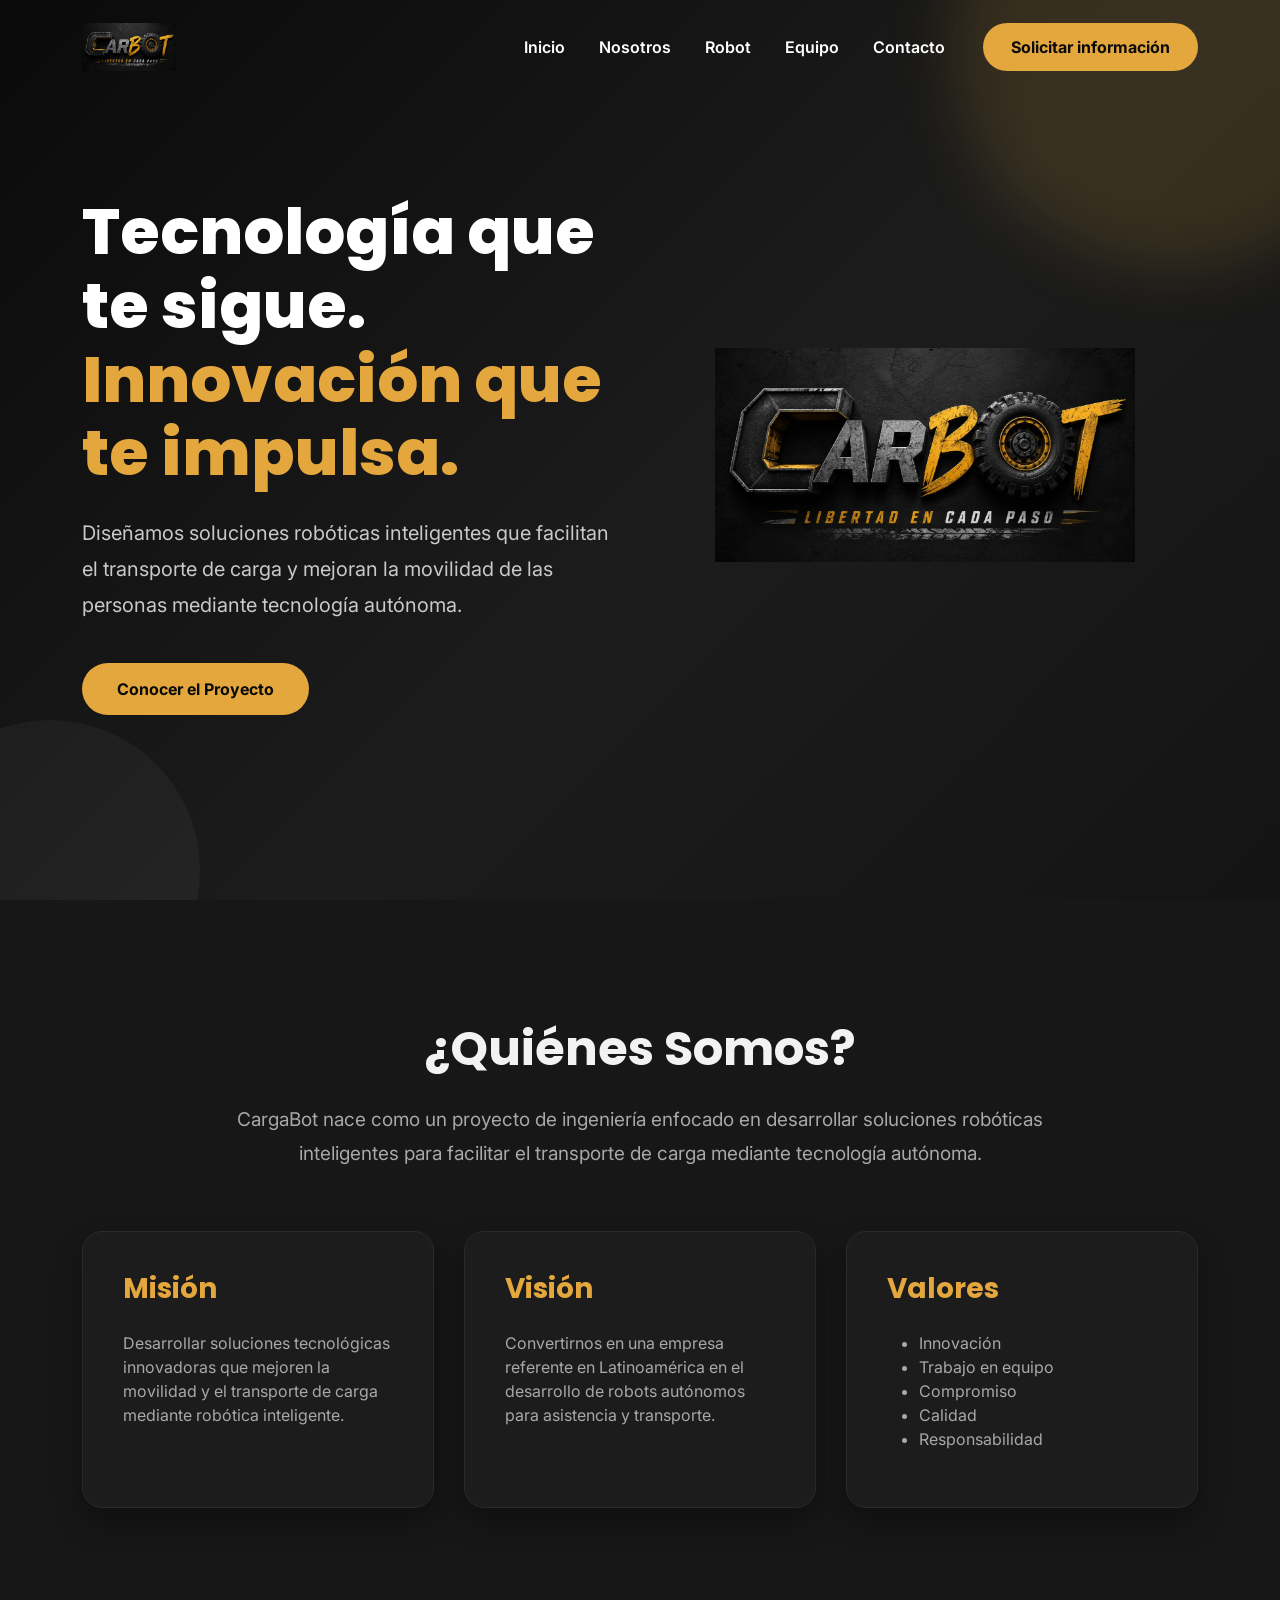
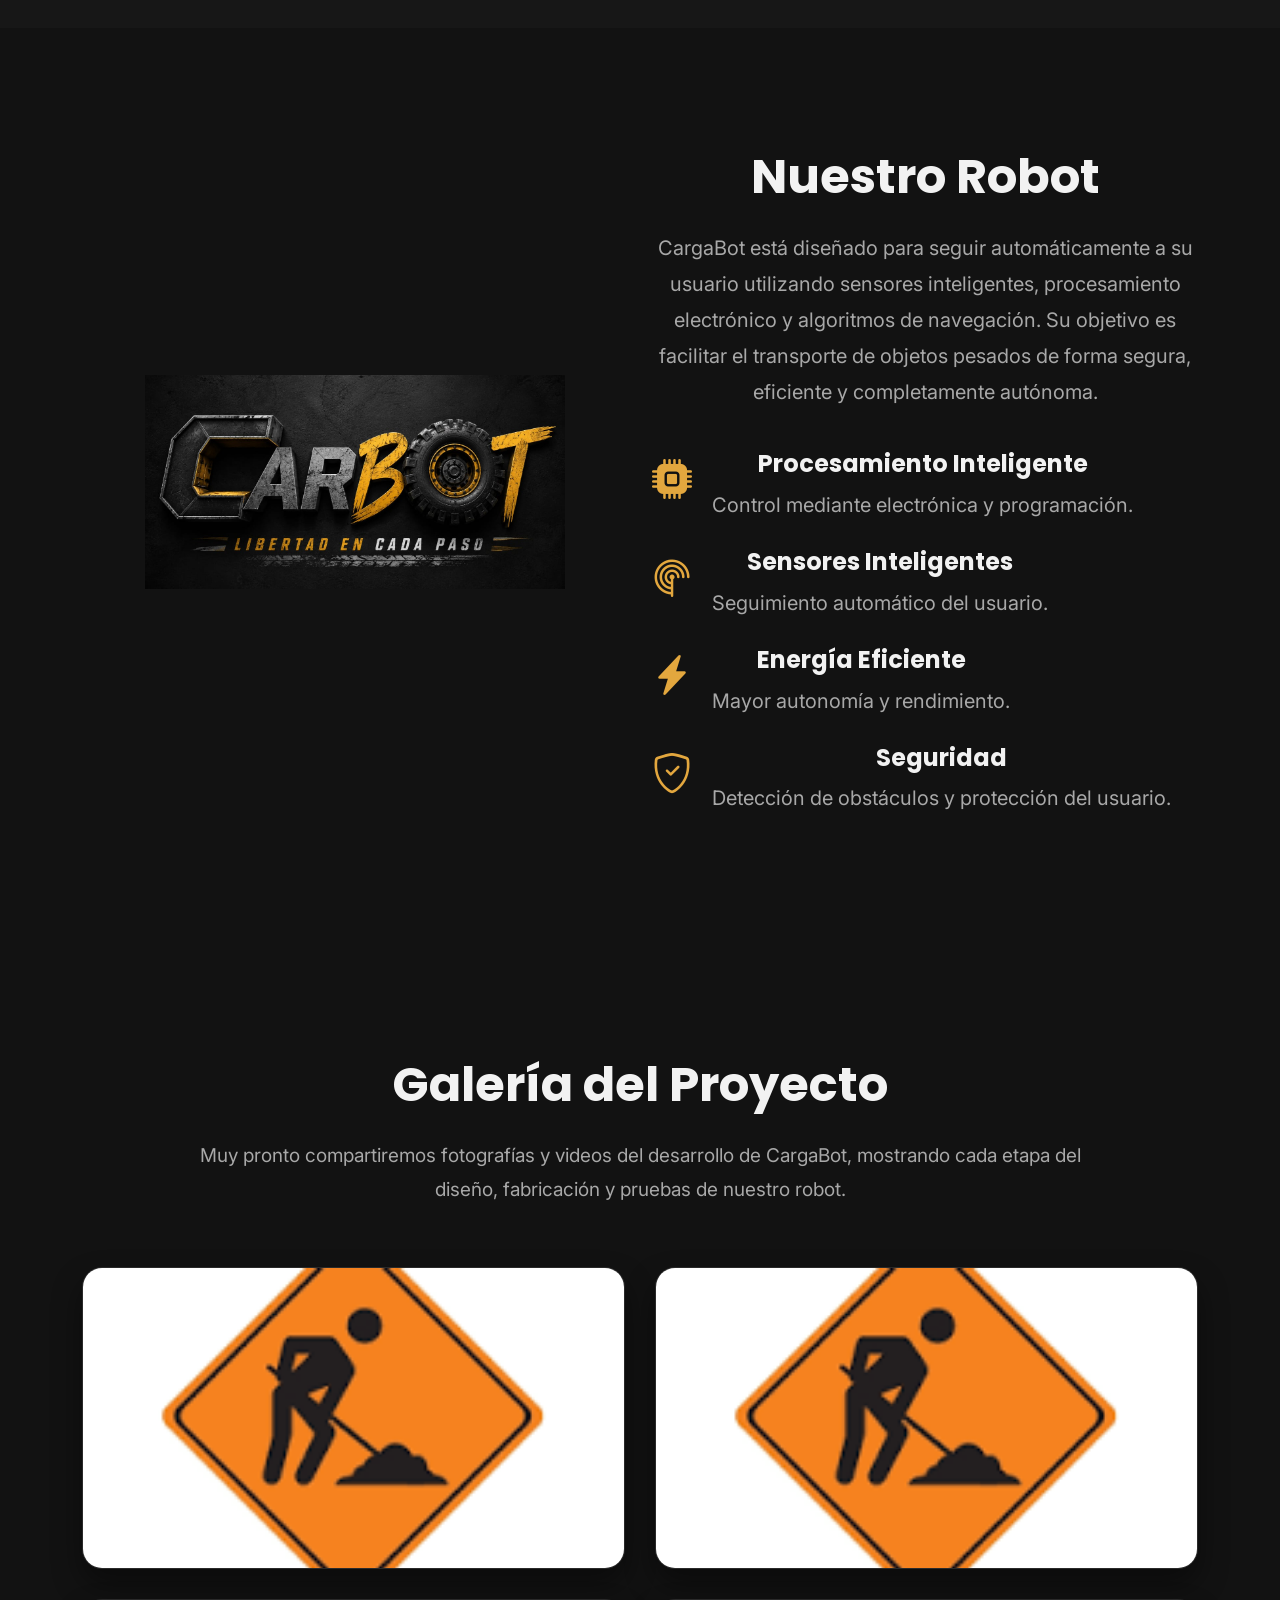
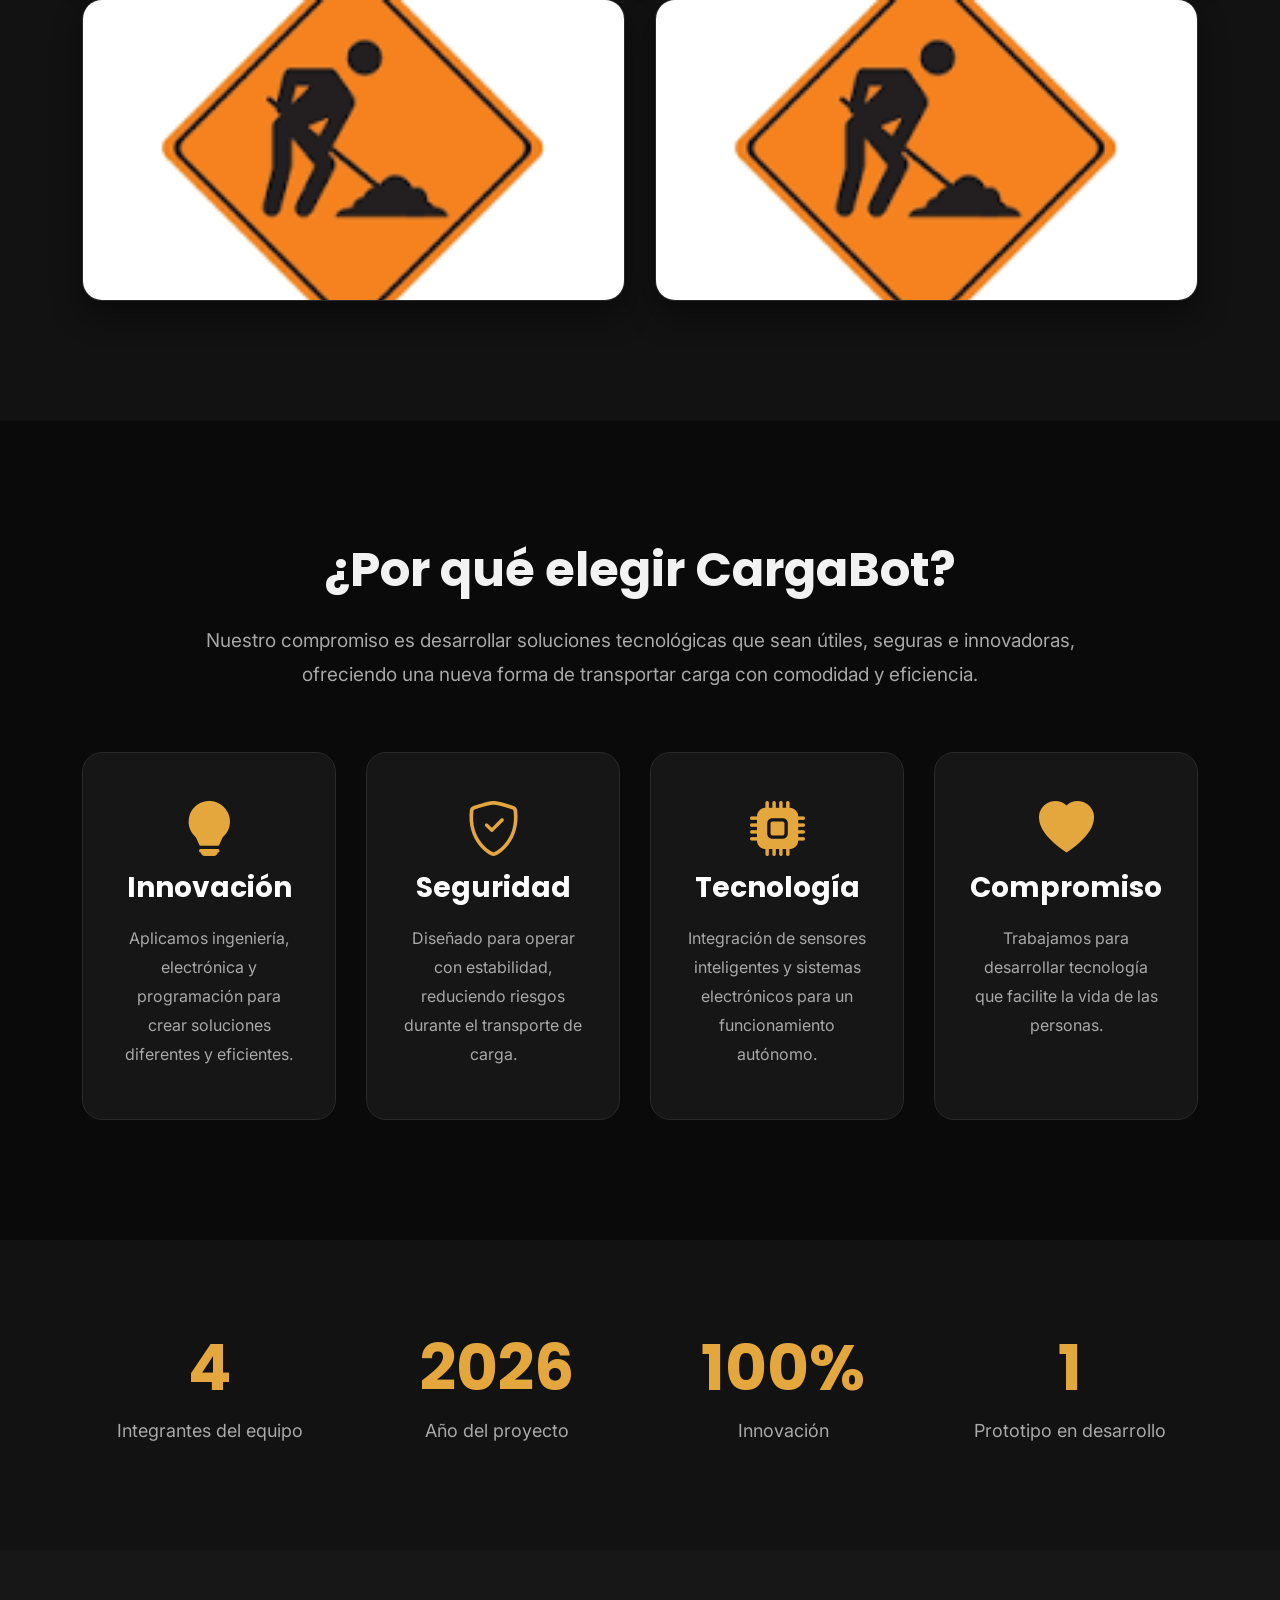
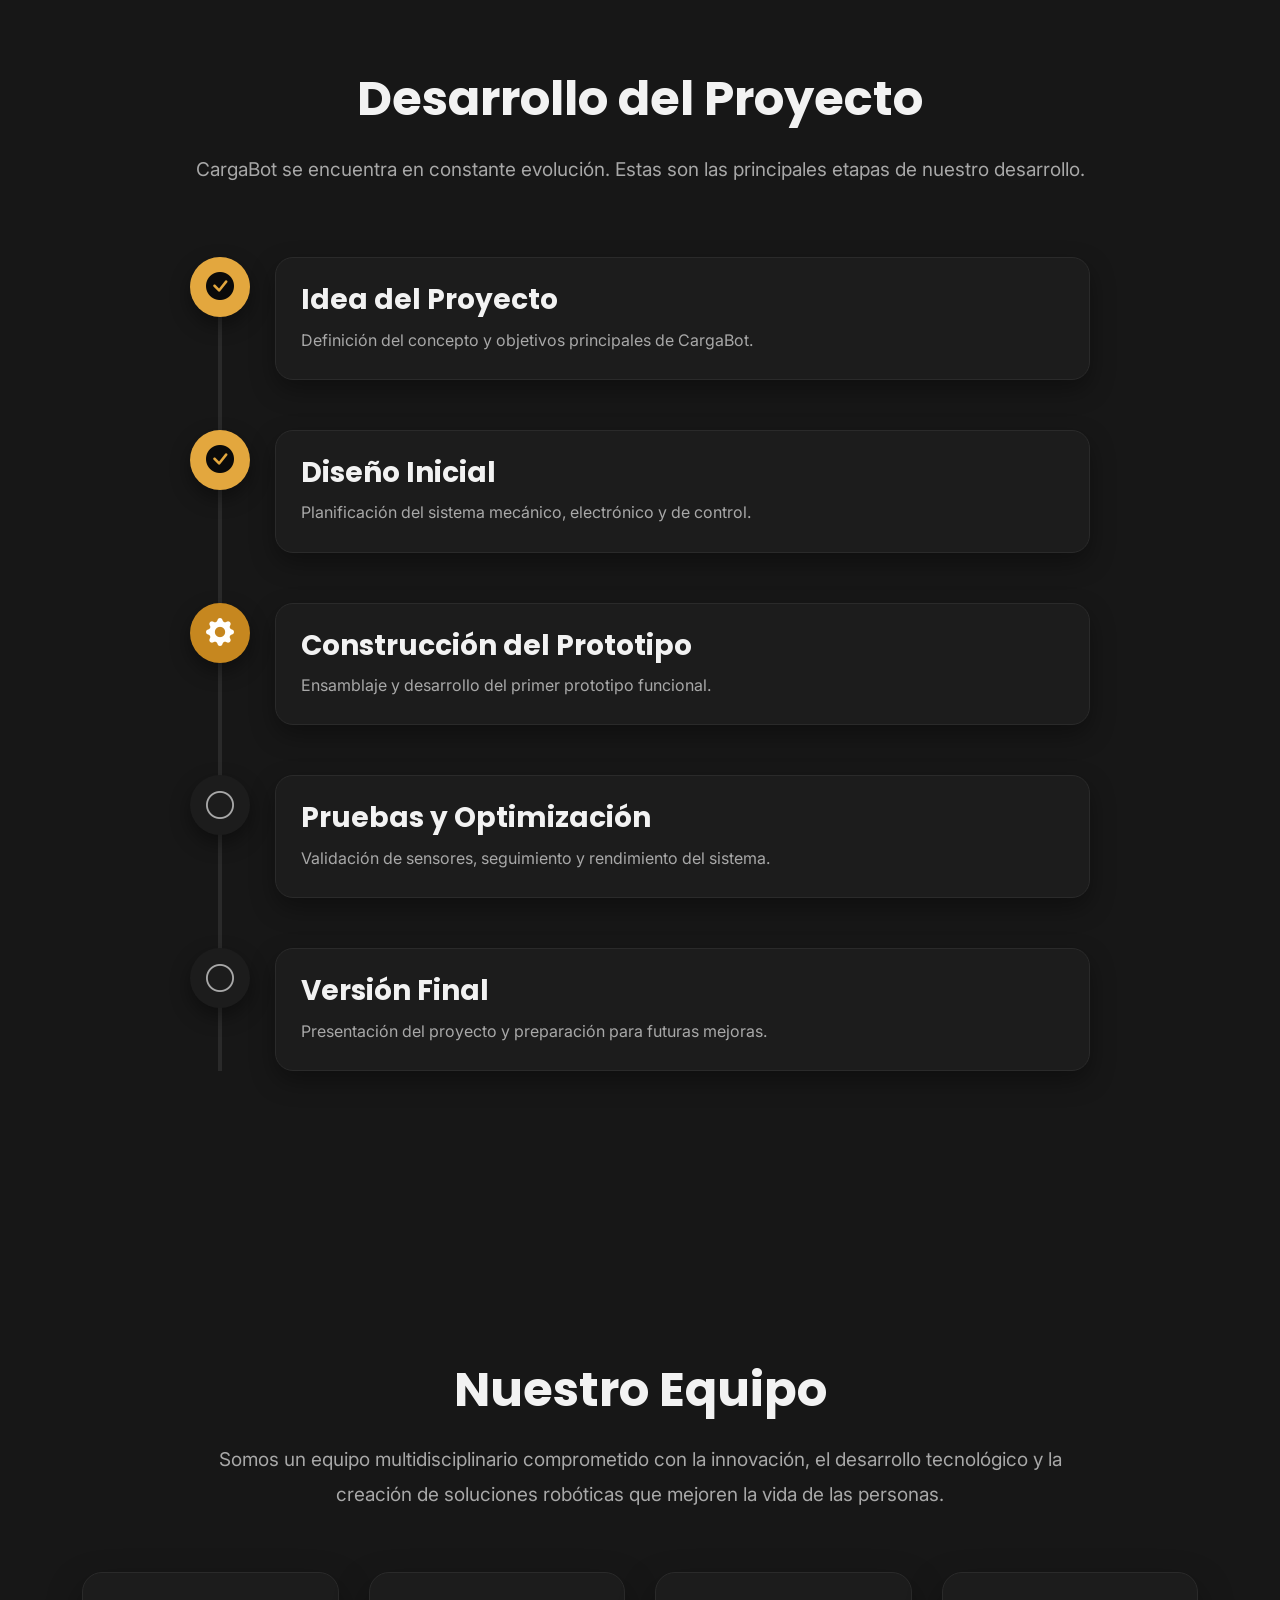
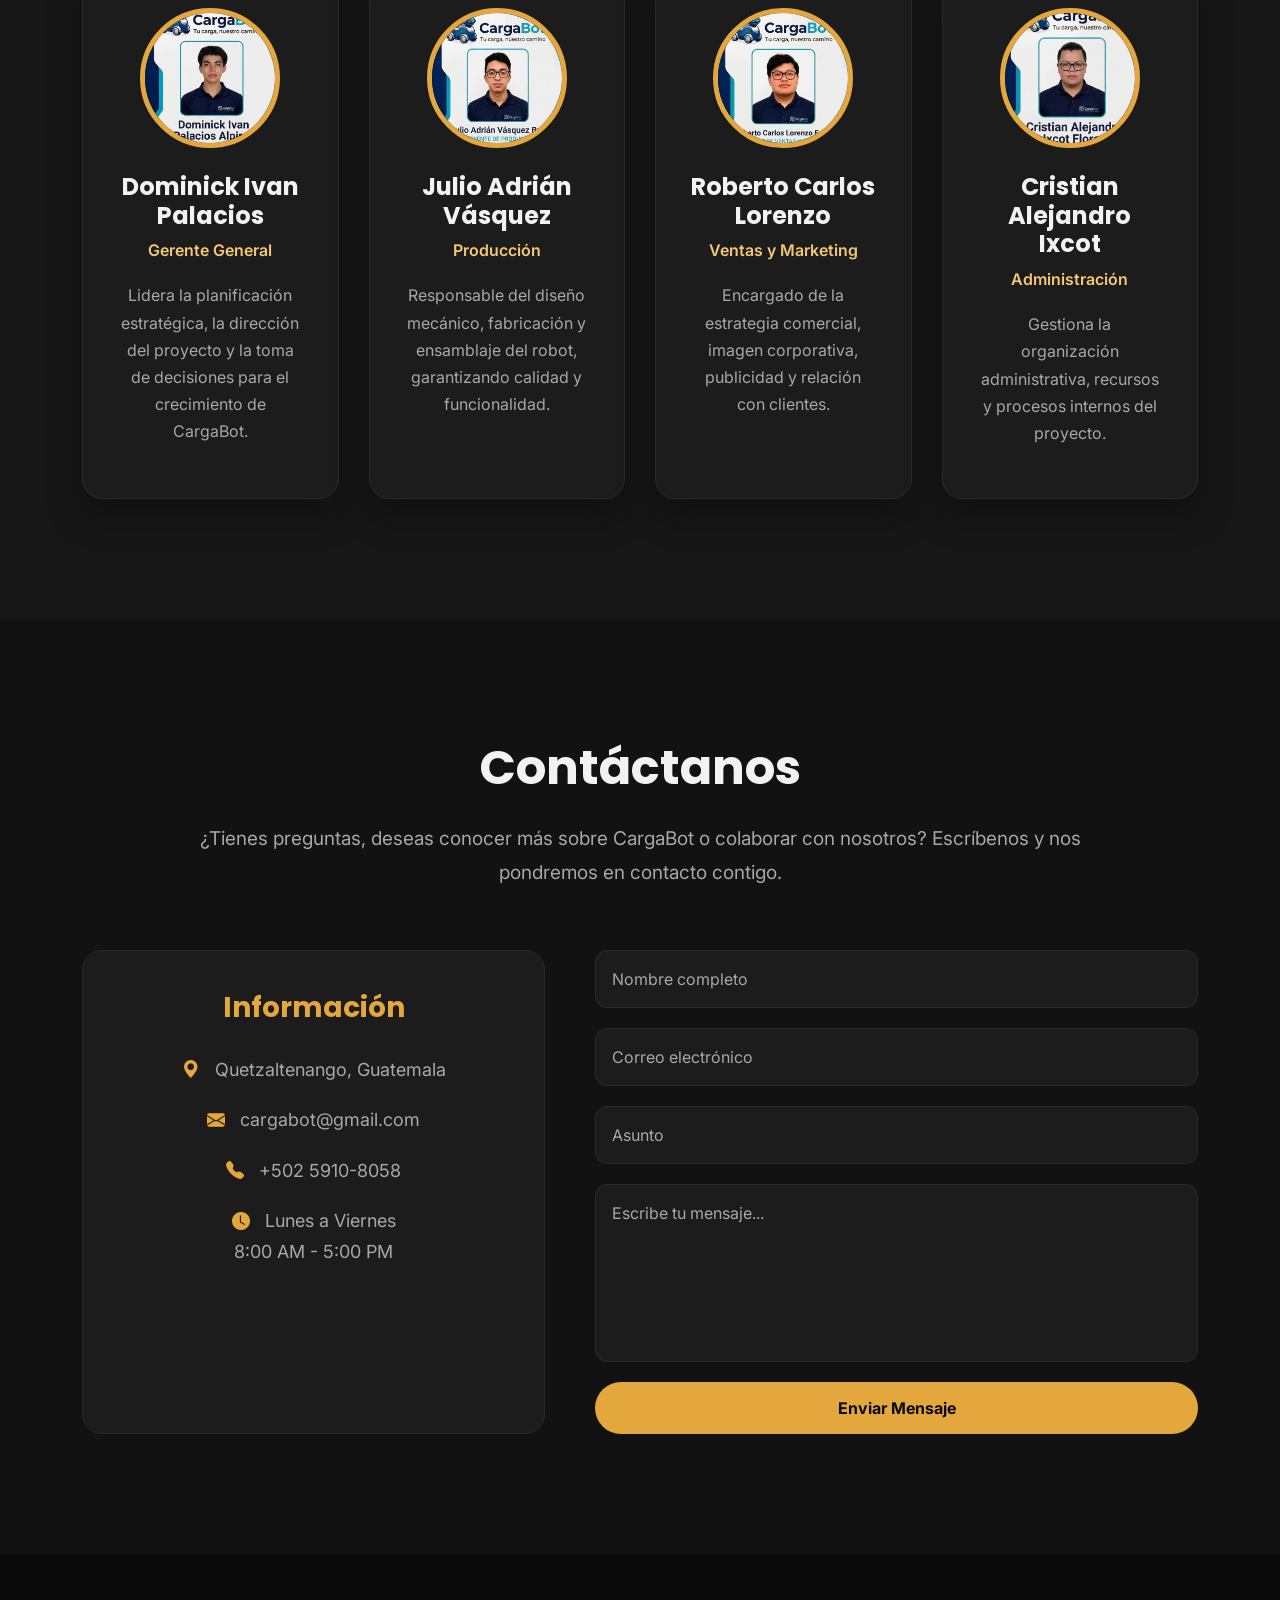
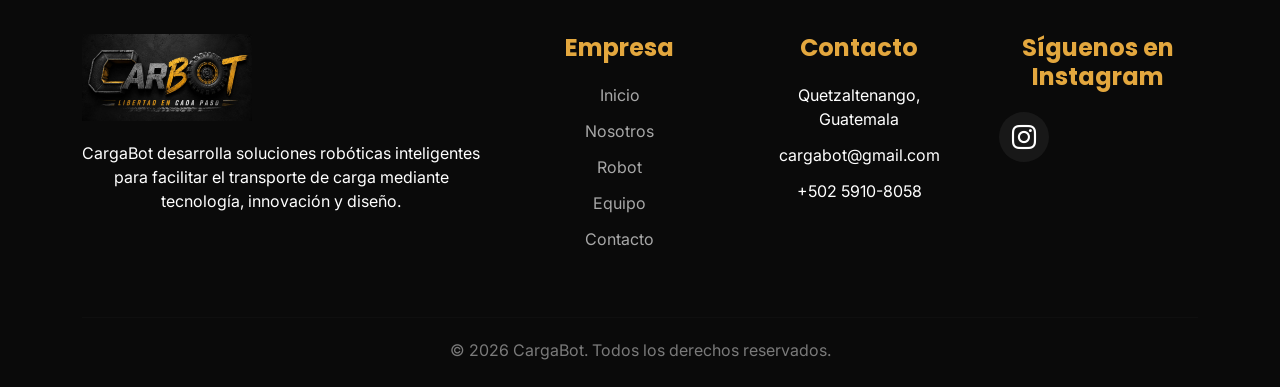
==== index.html @ 03e2e7c3 "Update index.html" ====
<!DOCTYPE html>
<html lang="es">

<head>

    <meta charset="UTF-8">
    <meta name="viewport" content="width=device-width, initial-scale=1.0">

    <title>CargaBot | Tecnología que te sigue</title>
    <link rel="icon" type="image/png" href="img/favicon.png">

    <!-- Bootstrap -->
    <link href="https://cdn.jsdelivr.net/npm/bootstrap@5.3.7/dist/css/bootstrap.min.css" rel="stylesheet">

    <!-- Bootstrap Icons -->
    <link rel="stylesheet"
        href="https://cdn.jsdelivr.net/npm/bootstrap-icons@1.13.1/font/bootstrap-icons.min.css">

    <!-- Google Fonts -->
    <link rel="preconnect" href="https://fonts.googleapis.com">
    <link rel="preconnect" href="https://fonts.gstatic.com" crossorigin>

    <link
        href="https://fonts.googleapis.com/css2?family=Inter:wght@300;400;500;600;700&family=Poppins:wght@500;600;700;800&display=swap"
        rel="stylesheet">

    <!-- CSS -->
    <link rel="stylesheet" href="css/style.css">
    <link rel="stylesheet" href="css/navbar.css">
    <link rel="stylesheet" href="css/hero.css">
    <link rel="stylesheet" href="css/sections.css">
    <link rel="stylesheet" href="css/responsive.css">

</head>

<body>

    <!-- =========================
            NAVBAR
    ========================== -->

    <nav class="navbar navbar-expand-lg navbar-dark">

        <div class="container">

            <a class="navbar-brand" href="#inicio">
                <img src="img/logo.png" alt="CargaBot Logo">
            </a>

            <button class="navbar-toggler" type="button" data-bs-toggle="collapse" data-bs-target="#menu">
                <span class="navbar-toggler-icon"></span>
            </button>

            <div class="collapse navbar-collapse justify-content-end" id="menu">

                <ul class="navbar-nav align-items-lg-center">

                    <li class="nav-item">
                        <a class="nav-link active" href="#inicio">Inicio</a>
                    </li>

                    <li class="nav-item">
                        <a class="nav-link" href="#nosotros">Nosotros</a>
                    </li>

                    <li class="nav-item">
                        <a class="nav-link" href="#robot">Robot</a>
                    </li>

                    <li class="nav-item">
                        <a class="nav-link" href="#equipo">Equipo</a>
                    </li>

                    <li class="nav-item">
                        <a class="nav-link" href="#contacto">Contacto</a>
                    </li>

                </ul>

                <a href="#contacto" class="btn-navbar">
                    Solicitar información
                </a>

            </div>

        </div>

    </nav>

    <!-- =========================
            HERO
    ========================== -->

    <section id="inicio" class="hero">

        <div class="container">

            <div class="row align-items-center">

                <div class="col-lg-6 hero-text">

                    <h1>

                        Tecnología que te sigue.

                        <span>Innovación que te impulsa.</span>

                    </h1>

                    <p>

                        Diseñamos soluciones robóticas inteligentes que facilitan el transporte de carga y mejoran la movilidad de las personas mediante tecnología autónoma.

                    </p>

                    <a href="#nosotros" class="btn btn-cargabot">

                        Conocer el Proyecto

                    </a>

                </div>

<div class="col-lg-6 text-center">

    <img src="img/logo.png"
         class="hero-logo"
         alt="CargaBot">

</div>

            </div>

        </div>

    </section>

    <!-- =========================
            NOSOTROS
    ========================== -->

    <section id="nosotros" class="about">

        <div class="container">

            <h2>¿Quiénes Somos?</h2>

            <p class="section-text">

                CargaBot nace como un proyecto de ingeniería enfocado en desarrollar soluciones robóticas inteligentes para facilitar el transporte de carga mediante tecnología autónoma.

            </p>

            <div class="cards">

                <div class="card-item">

                    <h3>Misión</h3>

                    <p>

                        Desarrollar soluciones tecnológicas innovadoras que mejoren la movilidad y el transporte de carga mediante robótica inteligente.

                    </p>

                </div>

                <div class="card-item">

                    <h3>Visión</h3>

                    <p>

                        Convertirnos en una empresa referente en Latinoamérica en el desarrollo de robots autónomos para asistencia y transporte.

                    </p>

                </div>

                <div class="card-item">

                    <h3>Valores</h3>
                    <ul class="values-list">

                        <li>Innovación</li>
                        <li>Trabajo en equipo</li>
                        <li>Compromiso</li>
                        <li>Calidad</li>
                        <li>Responsabilidad</li>

                    </ul>


                </div>

            </div>

        </div>

    </section>

<!--========================
        NUESTRO ROBOT
=========================-->

<section id="robot" class="robot-section">

    <div class="container">

        <div class="row align-items-center">

            <div class="col-lg-6 text-center">

                <img src="img/logo.png" class="robot-img" alt="Robot CargaBot">

            </div>

            <div class="col-lg-6">

                <h2>Nuestro Robot</h2>

                <p class="robot-text">

                    CargaBot está diseñado para seguir automáticamente a su usuario utilizando sensores inteligentes, procesamiento electrónico y algoritmos de navegación.

                    Su objetivo es facilitar el transporte de objetos pesados de forma segura, eficiente y completamente autónoma.

                </p>

                <div class="features">

                    <div class="feature">

                        <i class="bi bi-cpu-fill"></i>

                        <div>

                            <h4>Procesamiento Inteligente</h4>

                            <p>Control mediante electrónica y programación.</p>

                        </div>

                    </div>

                    <div class="feature">

                        <i class="bi bi-radar"></i>

                        <div>

                            <h4>Sensores Inteligentes</h4>

                            <p>Seguimiento automático del usuario.</p>

                        </div>

                    </div>

                    <div class="feature">

                        <i class="bi bi-lightning-charge-fill"></i>

                        <div>

                            <h4>Energía Eficiente</h4>

                            <p>Mayor autonomía y rendimiento.</p>

                        </div>

                    </div>

                    <div class="feature">

                        <i class="bi bi-shield-check"></i>

                        <div>

                            <h4>Seguridad</h4>

                            <p>Detección de obstáculos y protección del usuario.</p>

                        </div>

                    </div>

                </div>

            </div>

        </div>

    </div>

</section>

<!--========================
        GALERÍA
=========================-->

<section id="galeria" class="gallery-section">

    <div class="container">

        <h2>Galería del Proyecto</h2>

        <p class="section-text">

            Muy pronto compartiremos fotografías y videos del desarrollo de CargaBot, mostrando cada etapa del diseño, fabricación y pruebas de nuestro robot.

        </p>

        <div class="gallery-grid">

            <div class="gallery-item">

                <img src="img/galeria/proximamente.png" alt="Próximamente">

                <div class="gallery-overlay">

                    Próximamente

                </div>

            </div>

            <div class="gallery-item">


              <img src="img/galeria/proximamente.png" alt="Próximamente">

                <div class="gallery-overlay">

                    Próximamente

                </div>

            </div>

            <div class="gallery-item">

                <img src="img/galeria/proximamente.png" alt="Próximamente">

                <div class="gallery-overlay">

                    Próximamente

                </div>

            </div>

            <div class="gallery-item">

                <img src="img/galeria/proximamente.png" alt="Próximamente">

                <div class="gallery-overlay">

                    Próximamente

                </div>

            </div>

        </div>

    </div>

</section>


<!--========================
        ¿POR QUÉ CARGABOT?
=========================-->

<section class="advantages">

    <div class="container">

        <h2>¿Por qué elegir CargaBot?</h2>

        <p class="section-text">

            Nuestro compromiso es desarrollar soluciones tecnológicas que sean útiles, seguras e innovadoras, ofreciendo una nueva forma de transportar carga con comodidad y eficiencia.

        </p>

        <div class="advantages-grid">

            <div class="adv-card">

                <i class="bi bi-lightbulb-fill"></i>

                <h3>Innovación</h3>

                <p>

                    Aplicamos ingeniería, electrónica y programación para crear soluciones diferentes y eficientes.

                </p>

            </div>

            <div class="adv-card">

                <i class="bi bi-shield-check"></i>

                <h3>Seguridad</h3>

                <p>

                    Diseñado para operar con estabilidad, reduciendo riesgos durante el transporte de carga.

                </p>

            </div>

            <div class="adv-card">

                <i class="bi bi-cpu-fill"></i>

                <h3>Tecnología</h3>

                <p>

                    Integración de sensores inteligentes y sistemas electrónicos para un funcionamiento autónomo.

                </p>

            </div>

            <div class="adv-card">

                <i class="bi bi-heart-fill"></i>

                <h3>Compromiso</h3>

                <p>

                    Trabajamos para desarrollar tecnología que facilite la vida de las personas.

                </p>

            </div>

        </div>

    </div>

</section>

<!--========================
        ESTADÍSTICAS
=========================-->

<section class="stats-section">

    <div class="container">

        <div class="stats-grid">

            <div class="stat-item">

                <h3>4</h3>
                <p>Integrantes del equipo</p>

            </div>

            <div class="stat-item">

                <h3>2026</h3>
                <p>Año del proyecto</p>

            </div>

            <div class="stat-item">

                <h3>100%</h3>
                <p>Innovación</p>

            </div>

            <div class="stat-item">

                <h3>1</h3>
                <p>Prototipo en desarrollo</p>

            </div>

        </div>

    </div>

</section>

<!--========================
        LÍNEA DE TIEMPO
=========================-->

<section class="timeline-section">

    <div class="container">

        <h2>Desarrollo del Proyecto</h2>

        <p class="section-text">

            CargaBot se encuentra en constante evolución. Estas son las principales etapas de nuestro desarrollo.

        </p>

        <div class="timeline">

            <div class="timeline-item completed">

                <div class="timeline-icon"><i class="bi bi-check-circle-fill"></i></div>
                <div class="timeline-content">
                    <h3>Idea del Proyecto</h3>
                    <p>Definición del concepto y objetivos principales de CargaBot.</p>
                </div>
            </div>

            <div class="timeline-item completed">

                <div class="timeline-icon"><i class="bi bi-check-circle-fill"></i></div>
                <div class="timeline-content">
                    <h3>Diseño Inicial</h3>
                    <p>Planificación del sistema mecánico, electrónico y de control.</p>
                </div>
            </div>

            <div class="timeline-item active">

                <div class="timeline-icon"><i class="bi bi-gear-fill"></i></div>
                <div class="timeline-content">
                    <h3>Construcción del Prototipo</h3>
                    <p>Ensamblaje y desarrollo del primer prototipo funcional.</p>
                </div>
            </div>

            <div class="timeline-item">

                <div class="timeline-icon"><i class="bi bi-circle"></i></div>
                <div class="timeline-content">
                    <h3>Pruebas y Optimización</h3>
                    <p>Validación de sensores, seguimiento y rendimiento del sistema.</p>
                </div>
            </div>

            <div class="timeline-item">

                <div class="timeline-icon"><i class="bi bi-circle"></i></div>
                <div class="timeline-content">
                    <h3>Versión Final</h3>
                    <p>Presentación del proyecto y preparación para futuras mejoras.</p>
                </div>
            </div>

        </div>

    </div>

</section>

<!--========================
        EQUIPO
=========================-->

<section id="equipo" class="team-section">

    <div class="container">

        <h2>Nuestro Equipo</h2>

        <p class="section-text">

            Somos un equipo multidisciplinario comprometido con la innovación, el desarrollo tecnológico y la creación de soluciones robóticas que mejoren la vida de las personas.

        </p>

        <div class="team-grid">

            <div class="member-card">

                <img src="img/equipo/dominick.jpeg" alt="Dominick Ivan Palacios">

                <h3>Dominick Ivan Palacios</h3>

                <span>Gerente General</span>

                <p>
                    Lidera la planificación estratégica, la dirección del proyecto y la toma de decisiones para el crecimiento de CargaBot.
                </p>

            </div>

            <div class="member-card">

                <img src="img/equipo/julio.jpeg" alt="Julio Adrián Vásquez">

                <h3>Julio Adrián Vásquez</h3>

                <span>Producción</span>

                <p>
                    Responsable del diseño mecánico, fabricación y ensamblaje del robot, garantizando calidad y funcionalidad.
                </p>

            </div>

            <div class="member-card">

                <img src="img/equipo/roberto.jpeg" alt="Roberto Carlos Lorenzo">

                <h3>Roberto Carlos Lorenzo</h3>

                <span>Ventas y Marketing</span>

                <p>
                    Encargado de la estrategia comercial, imagen corporativa, publicidad y relación con clientes.
                </p>

            </div>

            <div class="member-card">

                <img src="img/equipo/cristian.jpeg" alt="Cristian Alejandro Ixcot">

                <h3>Cristian Alejandro Ixcot</h3>

                <span>Administración</span>

                <p>
                    Gestiona la organización administrativa, recursos y procesos internos del proyecto.
                </p>

            </div>

        </div>

    </div>

</section>

 <!--========================
        CONTACTO
=========================-->

<section id="contacto" class="contact-section">

    <div class="container">

        <h2>Contáctanos</h2>

        <p class="section-text">

            ¿Tienes preguntas, deseas conocer más sobre CargaBot o colaborar con nosotros? Escríbenos y nos pondremos en contacto contigo.

        </p>

        <div class="contact-container">

            <div class="contact-info">

                <h3>Información</h3>

                <p><i class="bi bi-geo-alt-fill"></i> Quetzaltenango, Guatemala</p>

                <p><i class="bi bi-envelope-fill"></i> cargabot@gmail.com</p>

                <p><i class="bi bi-telephone-fill"></i> +502 5910-8058</p>

                <p><i class="bi bi-clock-fill"></i> Lunes a Viernes<br>8:00 AM - 5:00 PM</p>

            </div>

            <form class="contact-form"
      action="https://formsubmit.co/cargabot@gmail.com"
      method="POST">

    <!-- Asunto del correo -->
    <input type="hidden"
           name="_subject"
           value="Nuevo mensaje desde CargaBot">

    <!-- Formato del correo -->
    <input type="hidden"
           name="_template"
           value="table">

    <!-- Protección contra spam -->
    <input type="hidden"
           name="_captcha"
           value="true">

    <!-- Nombre -->
    <input type="text"
           name="name"
           placeholder="Nombre completo"
           required>

    <!-- Correo -->
    <input type="email"
           name="email"
           placeholder="Correo electrónico"
           required>

    <!-- Asunto -->
    <input type="text"
           name="subject"
           placeholder="Asunto"
           required>

    <!-- Mensaje -->
    <textarea name="message"
              rows="6"
              placeholder="Escribe tu mensaje..."
              required></textarea>

    <button type="submit" class="btn-cargabot">

        Enviar Mensaje

    </button>

</form>

        </div>

    </div>

</section>


<!--========================
        FOOTER
=========================-->

<footer class="footer">

    <div class="container">

        <div class="footer-grid">

            <div>

                <img src="img/logo.png" class="footer-logo" alt="CargaBot">

                <p>

                    CargaBot desarrolla soluciones robóticas inteligentes para facilitar el transporte de carga mediante tecnología, innovación y diseño.

                </p>

            </div>

            <div>

                <h4>Empresa</h4>

                <ul>

                    <li><a href="#inicio">Inicio</a></li>

                    <li><a href="#nosotros">Nosotros</a></li>

                    <li><a href="#robot">Robot</a></li>

                    <li><a href="#equipo">Equipo</a></li>

                    <li><a href="#contacto">Contacto</a></li>

                </ul>

            </div>

            <div>

                <h4>Contacto</h4>

                <ul>

                    <li>Quetzaltenango, Guatemala</li>

                    <li>cargabot@gmail.com</li>

                    <li>+502 5910-8058</li>

                </ul>

            </div>

            <div>

                <h4>Síguenos en Instagram</h4>

                  <div class="socials">

                  <a href="https://www.instagram.com/carga_bot?igsh=ZjIycTZmMjVieHpn"
                     target="_blank"
                     rel="noopener noreferrer"
                     aria-label="Instagram de CargaBot">

                 <i class="bi bi-instagram"></i>

                    </a>

                </div> 

            </div>

        </div>

        <hr>

        <div class="footer-copy">

            © 2026 CargaBot. Todos los derechos reservados.

        </div>

    </div>

</footer>

    <!-- Bootstrap -->
    <script src="https://cdn.jsdelivr.net/npm/bootstrap@5.3.7/dist/js/bootstrap.bundle.min.js"></script>

    <!-- JavaScript -->
    <script src="js/script.js"></script>

</body>

</html>
---- css/style.css ----
/*==========================================
            CARGABOT
            style.css
==========================================*/

/* PALETA DE COLORES - acorde al logo CarBot */

:root{

    --cb-black-deep:#0a0a0a;   /* fondos más oscuros (footer, stats) */
    --cb-black:#121212;        /* fondo base */
    --cb-surface:#1c1c1c;      /* tarjetas / cajas */
    --cb-surface-alt:#171717;  /* secciones alternas */

    --cb-gold:#e3a73e;         /* acento principal (dorado del logo) */
    --cb-gold-dark:#c6871f;    /* hover / estado activo */
    --cb-gold-light:#f2c874;   /* detalles suaves */

    --cb-silver:#c9c9c9;       /* plata (letras "CAR" del logo) */
    --cb-border:#2a2a2a;

    --cb-text:#f2f2f2;         /* texto principal sobre fondo oscuro */
    --cb-text-muted:#a8a8a8;   /* texto secundario */

}

/* RESET */

*{
    margin:0;
    padding:0;
    box-sizing:border-box;
}

html{
    scroll-behavior:smooth;
}

body{

    font-family:'Inter',sans-serif;

    background:var(--cb-black);

    color:var(--cb-text);

    overflow-x:hidden;

}

/* TITULOS */

h1,h2,h3,h4,h5{

    font-family:'Poppins',sans-serif;

    font-weight:700;

}

/* ENLACES */

a{

    text-decoration:none;

}

/* IMAGENES */

img{

    max-width:100%;

    display:block;

}

/* BOTON PRINCIPAL */

.btn-cargabot{

    background:var(--cb-gold);

    color:var(--cb-black-deep);

    padding:14px 35px;

    border-radius:50px;

    font-weight:700;

    transition:.35s;

    border:none;

}

.btn-cargabot:hover{

    background:var(--cb-gold-dark);

    color:white;

    transform:translateY(-4px);

}

/* TITULOS DE SECCIONES */

section h2{

    font-size:48px;

    text-align:center;

    color:var(--cb-text);

    margin-bottom:25px;

}

/* PARRAFOS PRINCIPALES */

.section-text{

    max-width:900px;

    margin:auto;

    text-align:center;

    line-height:1.8;

    font-size:19px;

    color:var(--cb-text-muted);

    margin-bottom:60px;

}

/* FOOTER */

.footer{

    background:var(--cb-black-deep);

    color:var(--cb-text);

    padding:30px 0;

    text-align:center;

}
---- css/navbar.css ----
.navbar{

    position: fixed;

    top: 0;
    left: 0;

    width: 100%;

    z-index: 1000;

    padding: 18px 0;

    transition: all .35s ease;

}

/* Cuando se hace scroll */

.navbar.scrolled{

    background: rgba(10,10,10,.95);

    backdrop-filter: blur(12px);

    box-shadow: 0 10px 25px rgba(0,0,0,.45);

}

/* Logo */

.navbar-brand img{

    height:48px;

    transition:.3s;

}

.navbar-brand img:hover{

    transform:scale(1.05);

}

/* Links */

.nav-link{

    color:white !important;

    margin-left:18px;

    font-weight:600;

    position:relative;

    transition:.3s;

}

.nav-link::after{

    content:"";

    position:absolute;

    left:0;

    bottom:-6px;

    width:0;

    height:2px;

    background:var(--cb-gold);

    transition:.3s;

}

.nav-link:hover::after{

    width:100%;

}

.nav-link:hover{

    color:var(--cb-gold) !important;

}

/* Botón */

.btn-navbar{

    margin-left:30px;

    background:var(--cb-gold);

    color:var(--cb-black-deep);

    padding:12px 28px;

    border-radius:50px;

    font-weight:700;

    transition:.35s;

}

.btn-navbar:hover{

    background:white;

    color:var(--cb-black-deep);

    transform:translateY(-3px);

}

/* Botón hamburguesa */

.navbar-toggler{

    border:none;

    box-shadow:none !important;

}
---- css/hero.css ----
/*==========================================
                HERO
==========================================*/

.hero{

    min-height:100vh;
    padding-top:90px;
    padding-bottom:80px;

    display:flex;
    align-items:center;

    background:linear-gradient(135deg,#0a0a0a 0%,#1c1c1c 55%,#141414 100%);

    color:white;

    position:relative;
    overflow:hidden;

}

/*==========================================
        CÍRCULOS DECORATIVOS
==========================================*/

.hero::before{

    content:"";

    position:absolute;

    width:450px;
    height:450px;

    background:rgba(227,167,62,.14);

    border-radius:50%;

    top:-180px;
    right:-120px;

    filter:blur(30px);

}

.hero::after{

    content:"";

    position:absolute;

    width:300px;
    height:300px;

    background:rgba(255,255,255,.04);

    border-radius:50%;

    bottom:-120px;
    left:-100px;

}

/*==========================================
                TEXTO
==========================================*/

.hero-text{

    position:relative;
    z-index:2;

}

.hero-text h1{

    font-size:64px;
    font-weight:800;
    line-height:1.15;
    margin-bottom:25px;

}

.hero-text h1 span{

    display:block;
    color:#e3a73e;

}

.hero-text p{

    font-size:20px;
    line-height:1.8;
    margin-bottom:40px;
    max-width:600px;
    color:#c9c9c9;

}

/*==========================================
                LOGO
==========================================*/

.hero-logo{

    width:420px;
    margin:auto;

    position:relative;
    z-index:2;

    animation:flotar 4s ease-in-out infinite;

}

/*==========================================
            ANIMACIÓN
==========================================*/

@keyframes flotar{

    0%{
        transform:translateY(0);
    }

    50%{
        transform:translateY(-15px);
    }

    100%{
        transform:translateY(0);
    }

}
---- css/sections.css ----
/*==========================================
            NOSOTROS
==========================================*/

.about{

    padding:120px 0;

    background:var(--cb-surface-alt);

}

.cards{

    display:grid;

    grid-template-columns:repeat(3,1fr);

    gap:30px;

}

.card-item{

    background:var(--cb-surface);

    padding:40px;

    border-radius:20px;

    box-shadow:0 15px 30px rgba(0,0,0,.35);

    border:1px solid var(--cb-border);

    transition:.3s;

}

.card-item:hover{

    transform:translateY(-10px);

    border-color:var(--cb-gold);

}

.card-item h3{

    color:var(--cb-gold);

    margin-bottom:25px;

}

.card-item p,
.values-list li{

    color:var(--cb-text-muted);

}

/*==========================================
            ROBOT
==========================================*/

.robot-section{

    padding:120px 0;

    background:var(--cb-black);

    text-align:center;

}

.robot-section p{

    max-width:800px;

    margin:auto;

    font-size:20px;

    line-height:1.8;

}

.robot-img{

    width:420px;

    margin:auto;

    transition:.4s;

}

.robot-img:hover{

    transform:scale(1.05);

}

.robot-text{

    font-size:20px;

    line-height:1.8;

    margin:30px 0;

    color:var(--cb-text-muted);

}

.features{

    display:flex;

    flex-direction:column;

    gap:25px;

    margin-top:40px;

}

.feature{

    display:flex;

    align-items:flex-start;

    gap:20px;

}

.feature i{

    font-size:40px;

    color:var(--cb-gold);

}

.feature h4{

    color:var(--cb-text);

    margin-bottom:8px;

}

.feature p{

    margin:0;

    color:var(--cb-text-muted);

}

/*==========================================
                EQUIPO
==========================================*/

.team-section{

    padding:120px 0;

    background:var(--cb-surface-alt);

    text-align:center;

}

.team-grid{

    display:grid;

    grid-template-columns:repeat(4,1fr);

    gap:30px;

    margin-top:60px;

}

.member-card{

    background:var(--cb-surface);

    border-radius:20px;

    padding:35px;

    text-align:center;

    box-shadow:0 15px 35px rgba(0,0,0,.35);

    border:1px solid var(--cb-border);

    transition:.35s;

}

.member-card:hover{

    transform:translateY(-10px);

    border-color:var(--cb-gold);

}

.member-card img{

    width:140px;

    height:140px;

    border-radius:50%;

    object-fit:cover;

    margin:auto;

    margin-bottom:25px;

    border:5px solid var(--cb-gold);

}

.member-card h3{

    font-size:24px;

    color:var(--cb-text);

    margin-bottom:8px;

}

.member-card span{

    display:block;

    color:var(--cb-gold-light);

    font-weight:600;

    margin-bottom:20px;

}

.member-card p{

    color:var(--cb-text-muted);

    line-height:1.7;

}

/*==========================================
            CONTACTO
==========================================*/

.contact-section{

    padding:120px 0;

    background:var(--cb-black);

    text-align:center;

}

.contact-container{

    display:grid;

    grid-template-columns:1fr 1.3fr;

    gap:50px;

    margin-top:60px;

}

.contact-info{

    background:var(--cb-surface);

    color:var(--cb-text);

    padding:40px;

    border-radius:20px;

    border:1px solid var(--cb-border);

}

.contact-info h3{

    margin-bottom:30px;

    color:var(--cb-gold);

}

.contact-info p{

    margin-bottom:20px;

    font-size:18px;

    line-height:1.7;

    color:var(--cb-text-muted);

}

.contact-info i{

    color:var(--cb-gold);

    margin-right:10px;

}

.contact-form{

    display:flex;

    flex-direction:column;

    gap:20px;

}

.contact-form input,

.contact-form textarea{

    padding:16px;

    background:var(--cb-surface);

    border:1px solid var(--cb-border);

    border-radius:12px;

    font-size:16px;

    font-family:'Inter',sans-serif;

    color:var(--cb-text);

    outline:none;

    transition:.3s;

}

.contact-form input::placeholder,

.contact-form textarea::placeholder{

    color:var(--cb-text-muted);

}

.contact-form input:focus,

.contact-form textarea:focus{

    border-color:var(--cb-gold);

    box-shadow:0 0 10px rgba(227,167,62,.25);

}

.contact-form textarea{

    resize:none;

}

/*==========================================
        VENTAJAS
==========================================*/

.advantages{

    padding:120px 0;

    background:var(--cb-black-deep);

    color:white;

}

.advantages h2{

    color:var(--cb-text);

}

.advantages-grid{

    display:grid;

    grid-template-columns:repeat(4,1fr);

    gap:30px;

    margin-top:60px;

}

.adv-card{

    background:rgba(255,255,255,.05);

    padding:35px;

    border-radius:20px;

    text-align:center;

    border:1px solid var(--cb-border);

    transition:.35s;

}

.adv-card:hover{

    transform:translateY(-10px);

    background:rgba(227,167,62,.08);

    border-color:var(--cb-gold);

}

.adv-card i{

    font-size:55px;

    color:var(--cb-gold);

    margin-bottom:20px;

}

.adv-card h3{

    color:white;

    margin-bottom:20px;

}

.adv-card p{

    color:var(--cb-text-muted);

    line-height:1.8;

}

/*==========================================
            ESTADÍSTICAS
==========================================*/

.stats-section{

    padding:90px 0;

    background:var(--cb-black);

}

.stats-grid{

    display:grid;

    grid-template-columns:repeat(4,1fr);

    gap:30px;

    text-align:center;

}

.stat-item h3{

    font-size:64px;

    color:var(--cb-gold);

    margin-bottom:10px;

}

.stat-item p{

    color:var(--cb-text-muted);

    font-size:18px;

}

/*==========================================
            TIMELINE
==========================================*/

.timeline-section{

    padding:120px 0;

    background:var(--cb-surface-alt);

}

.timeline{

    position:relative;

    max-width:900px;

    margin:70px auto 0;

}

.timeline::before{

    content:"";

    position:absolute;

    left:28px;

    top:0;

    width:4px;

    height:100%;

    background:var(--cb-border);

}

.timeline-item{

    position:relative;

    display:flex;

    gap:25px;

    margin-bottom:50px;

}

.timeline-icon{

    width:60px;

    height:60px;

    border-radius:50%;

    background:var(--cb-surface);

    display:flex;

    align-items:center;

    justify-content:center;

    box-shadow:0 8px 20px rgba(0,0,0,.4);

    z-index:2;

    flex-shrink:0;

    color:var(--cb-text-muted);

}

.timeline-icon i{

    font-size:28px;

}

.timeline-item.completed .timeline-icon{

    background:var(--cb-gold);

    color:var(--cb-black-deep);

}

.timeline-item.active .timeline-icon{

    background:var(--cb-gold-dark);

    color:white;

}

.timeline-content{

    background:var(--cb-surface);

    padding:25px;

    border-radius:18px;

    box-shadow:0 10px 25px rgba(0,0,0,.35);

    border:1px solid var(--cb-border);

    flex:1;

}

.timeline-content h3{

    color:var(--cb-text);

    margin-bottom:10px;

}

.timeline-content p{

    color:var(--cb-text-muted);

    margin:0;

    line-height:1.7;

}

/*==========================================
                FOOTER
==========================================*/

.footer{

    background:var(--cb-black-deep);

    color:white;

    padding:80px 0 25px;

}

.footer-grid{

    display:grid;

    grid-template-columns:2fr 1fr 1fr 1fr;

    gap:40px;

}

.footer-logo{

    width:170px;

    margin-bottom:20px;

}

.footer h4{

    margin-bottom:20px;

    color:var(--cb-gold);

}

.footer ul{

    list-style:none;

    padding:0;

}

.footer li{

    margin-bottom:12px;

}

.footer a{

    color:var(--cb-text-muted);

    transition:.3s;

}

.footer a:hover{

    color:var(--cb-gold);

}

.socials{

    display:flex;

    gap:18px;

    margin-top:15px;

}

.socials a{

    width:50px;

    height:50px;

    border-radius:50%;

    background:rgba(255,255,255,.06);

    display:flex;

    align-items:center;

    justify-content:center;

    font-size:24px;

    color:white;

    transition:.3s;

}

.socials a i{

    display:flex;

    align-items:center;

    justify-content:center;

    width:100%;

    height:100%;

}

.socials a:hover{

    background:var(--cb-gold);

    color:var(--cb-black-deep);

    transform:translateY(-5px);

}

.footer hr{

    margin:50px 0 20px;

    border-color:rgba(255,255,255,.08);

}

.footer-copy{

    text-align:center;

    color:#7a7a7a;

}

/*==========================================
            GALERÍA
==========================================*/

.gallery-section{

    padding:120px 0;

    background:var(--cb-black);

}

.gallery-grid{

    display:grid;

    grid-template-columns:repeat(2,1fr);

    gap:30px;

    margin-top:60px;

}

.gallery-item{

    position:relative;

    overflow:hidden;

    border-radius:20px;

    box-shadow:0 15px 30px rgba(0,0,0,.4);

    border:1px solid var(--cb-border);

}

.gallery-item img{

    width:100%;

    height:300px;

    object-fit:cover;

    transition:.4s;

}

.gallery-item:hover img{

    transform:scale(1.08);

}

.gallery-overlay{

    position:absolute;

    inset:0;

    background:rgba(10,10,10,.85);

    display:flex;

    justify-content:center;

    align-items:center;

    color:var(--cb-gold);

    font-size:28px;

    font-weight:bold;

    opacity:0;

    transition:.3s;

}

.gallery-item:hover .gallery-overlay{

    opacity:1;

}
---- css/responsive.css ----
/*==========================================
            RESPONSIVE.CSS - CARGABOT
==========================================*/

/*==========================================
            TABLETS & MÓVILES (Menú & Layout)
==========================================*/

@media (max-width:992px){

/* Menú de Navegación Desplegable */

.navbar-collapse{

    background: rgba(10,10,10,.98);

    backdrop-filter: blur(12px);

    padding: 20px;

    border-radius: 12px;

    margin-top: 15px;

    box-shadow: 0 10px 25px rgba(0,0,0,.5);

    border: 1px solid var(--cb-border);

}

.nav-link{

    margin-left: 0;

    padding: 12px 0;

    border-bottom: 1px solid rgba(255,255,255,.05);

}

.btn-navbar{

    margin-left: 0;

    margin-top: 18px;

    display: block;

    text-align: center;

    width: 100%;

}

/* Botón Hamburguesa */

.navbar-toggler{

    border: 2px solid var(--cb-gold);

    padding: 6px 10px;

}

.navbar-toggler-icon{

    background-image: url("data:image/svg+xml;charset=utf8,%3Csvg viewBox='0 0 30 30' xmlns='http://www.w3.org/2000/svg'%3E%3Cpath stroke='rgba(227, 167, 62, 1)' stroke-width='2' stroke-linecap='round' stroke-miterlimit='10' d='M4 7h22M4 15h22M4 23h22'/%3E%3C/svg%3E") !important;

}

/* Hero */

.hero{

    text-align:center;

    padding-top:120px;

}

.hero-logo{

    width:280px;

    margin-top:50px;

}

/* Grillas */

.cards{

    grid-template-columns:1fr;

}

.advantages-grid{

    grid-template-columns:repeat(2,1fr);

}

.team-grid{

    grid-template-columns:repeat(2,1fr);

}

.gallery-grid{

    grid-template-columns:1fr;

}

.contact-container{

    grid-template-columns:1fr;

}

.footer-grid{

    grid-template-columns:1fr 1fr;

    gap:40px;

}

.robot-img{

    width:300px;

    margin-bottom:40px;

}

}


/*==========================================
            CELULARES (Smartphones)
==========================================*/

@media (max-width:768px){

.hero h1{

    font-size:42px;

}

.hero p{

    font-size:18px;

}

.section-text{

    width:100%;

}

.advantages-grid{

    grid-template-columns:1fr;

}

.team-grid{

    grid-template-columns:1fr;

}

.footer-grid{

    grid-template-columns:1fr;

    text-align:center;

}

.socials{

    justify-content:center;

}

.member-card{

    padding:25px;

}

.robot-img{

    width:220px;

}

.gallery-item img{

    height:220px;

}

.contact-info{

    text-align:center;

}

}
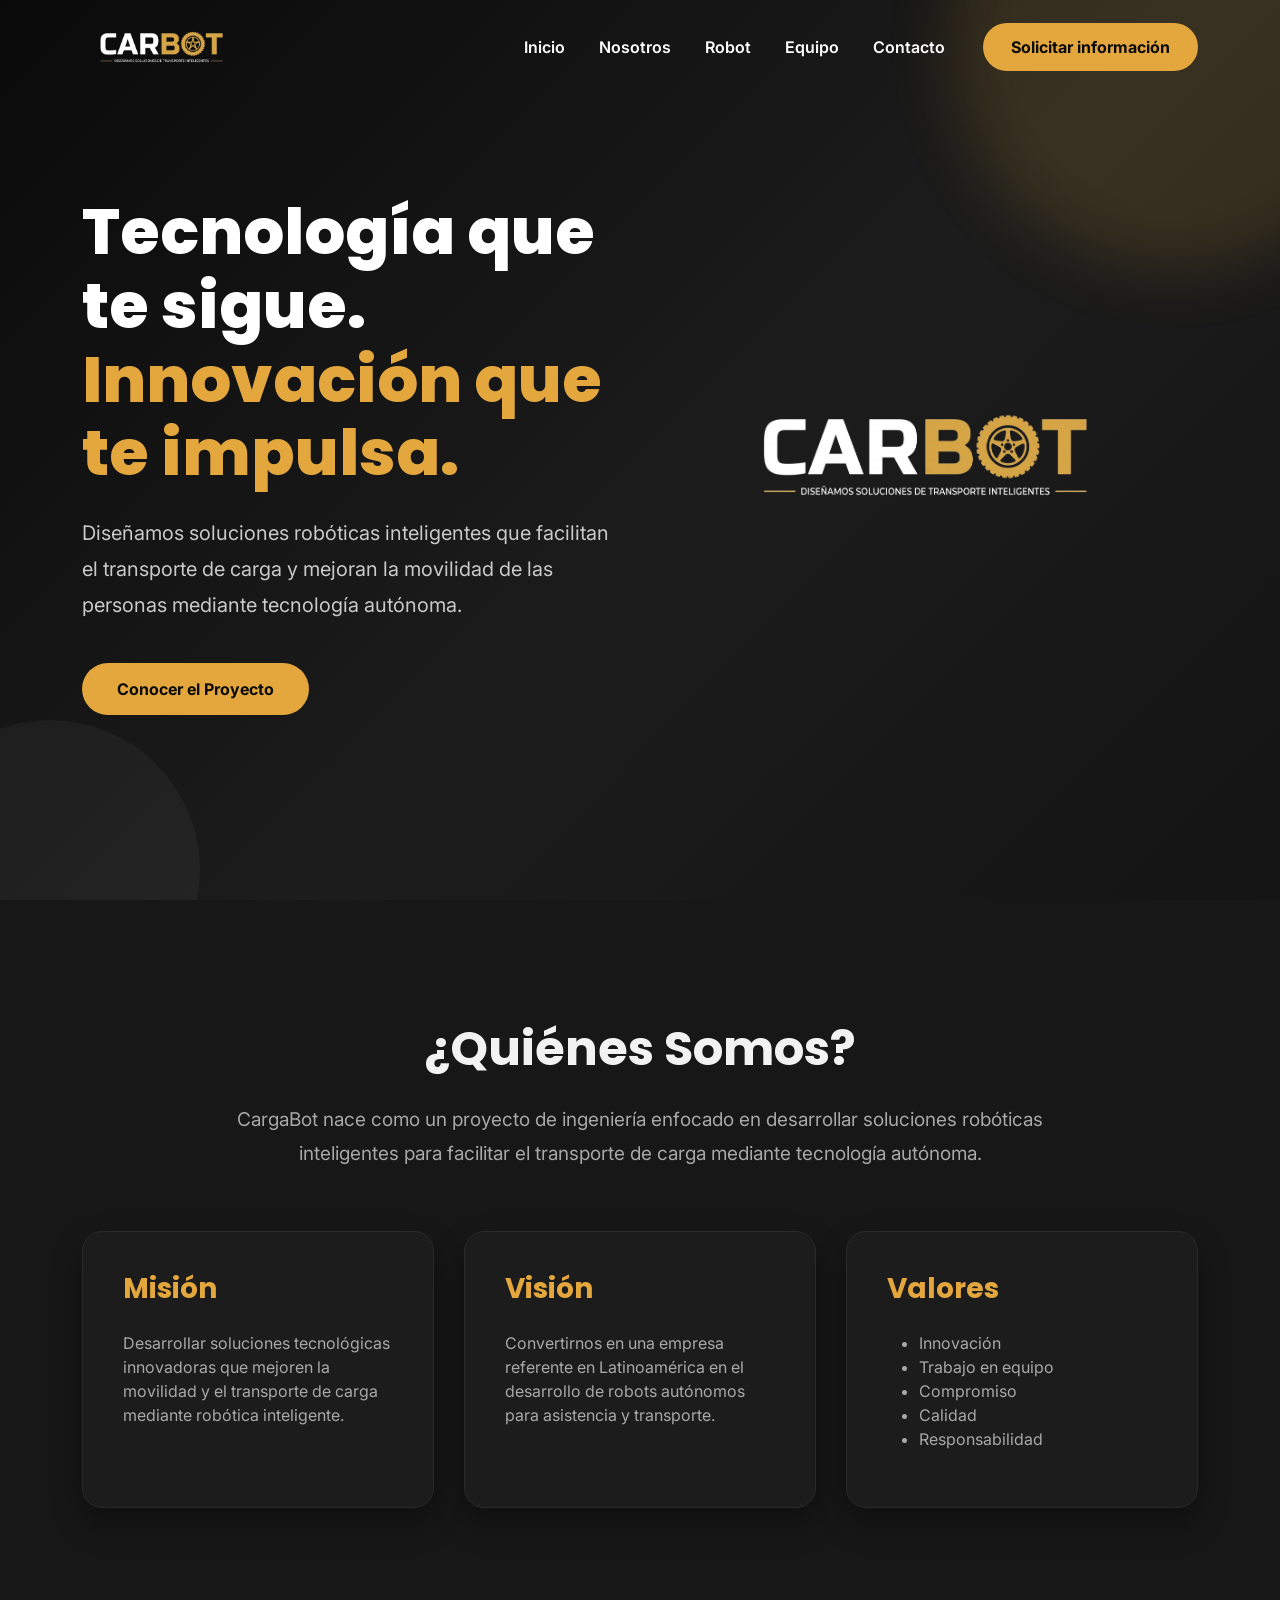
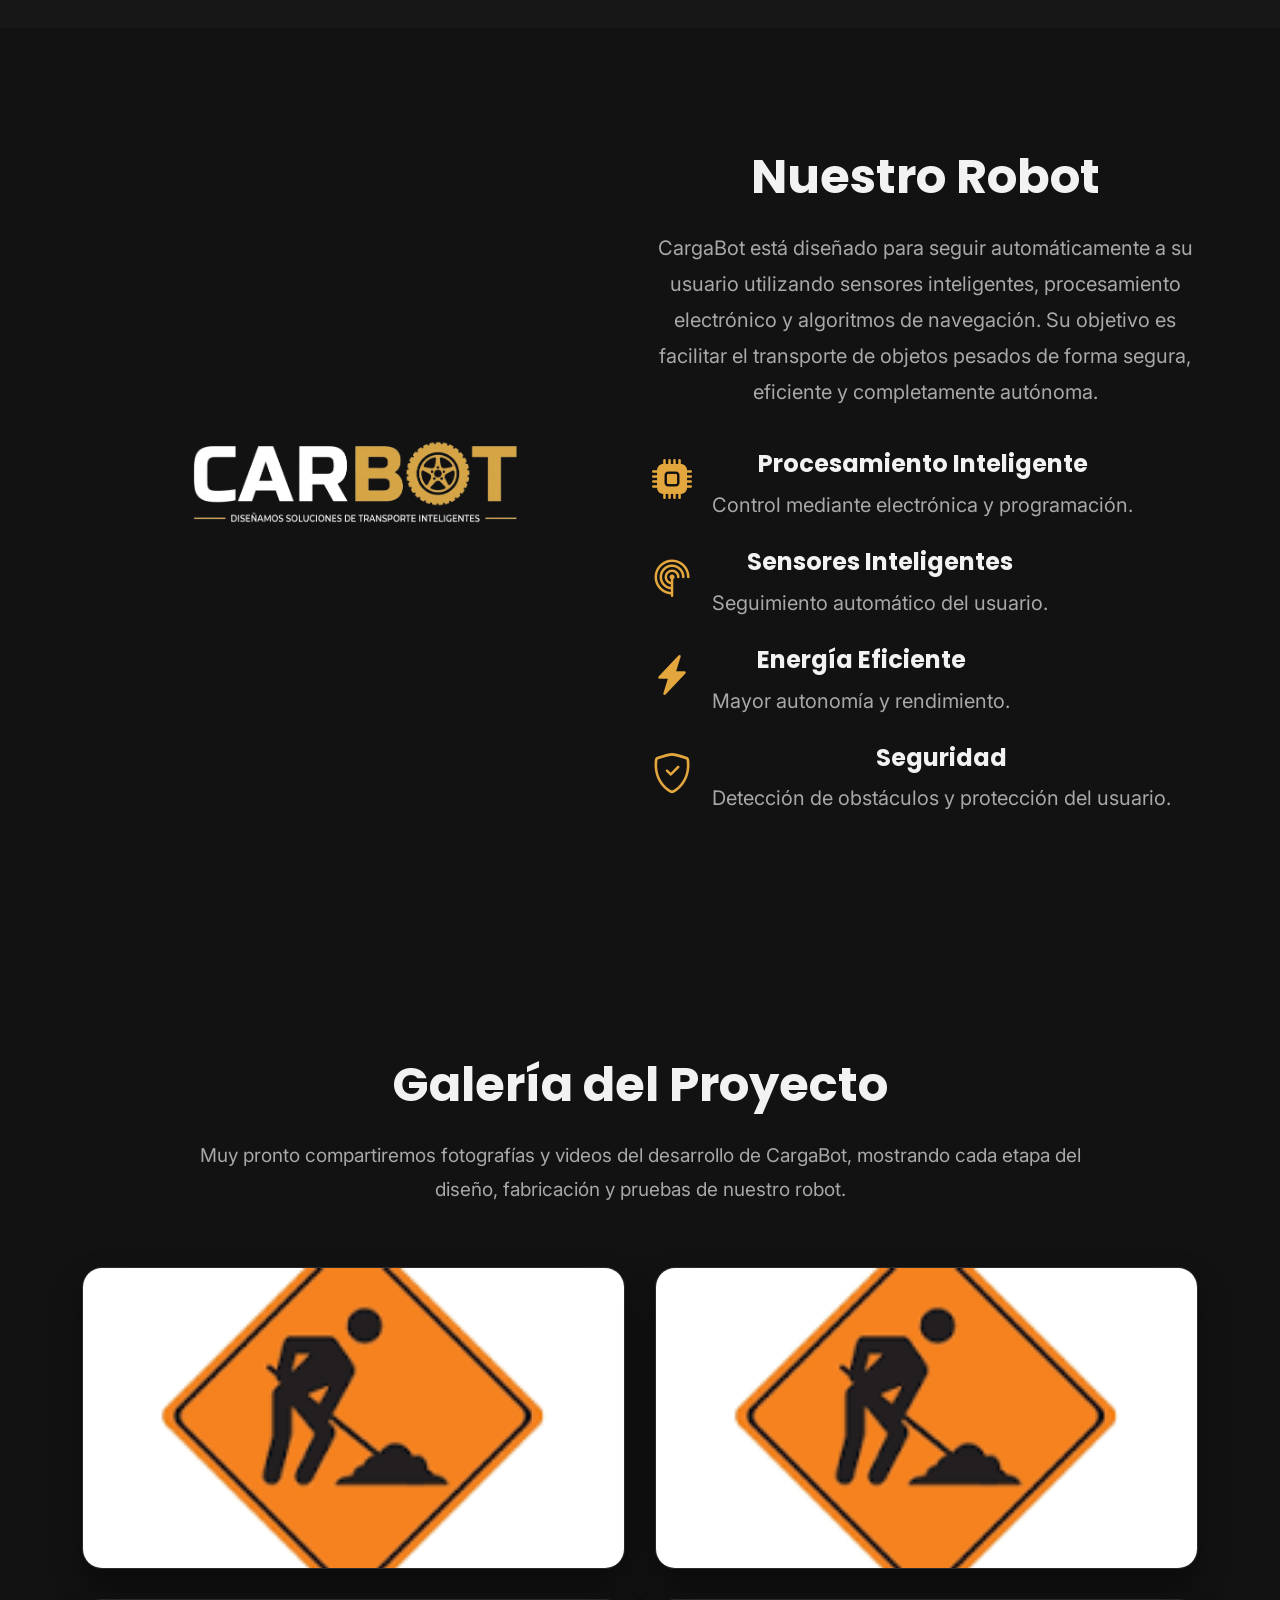
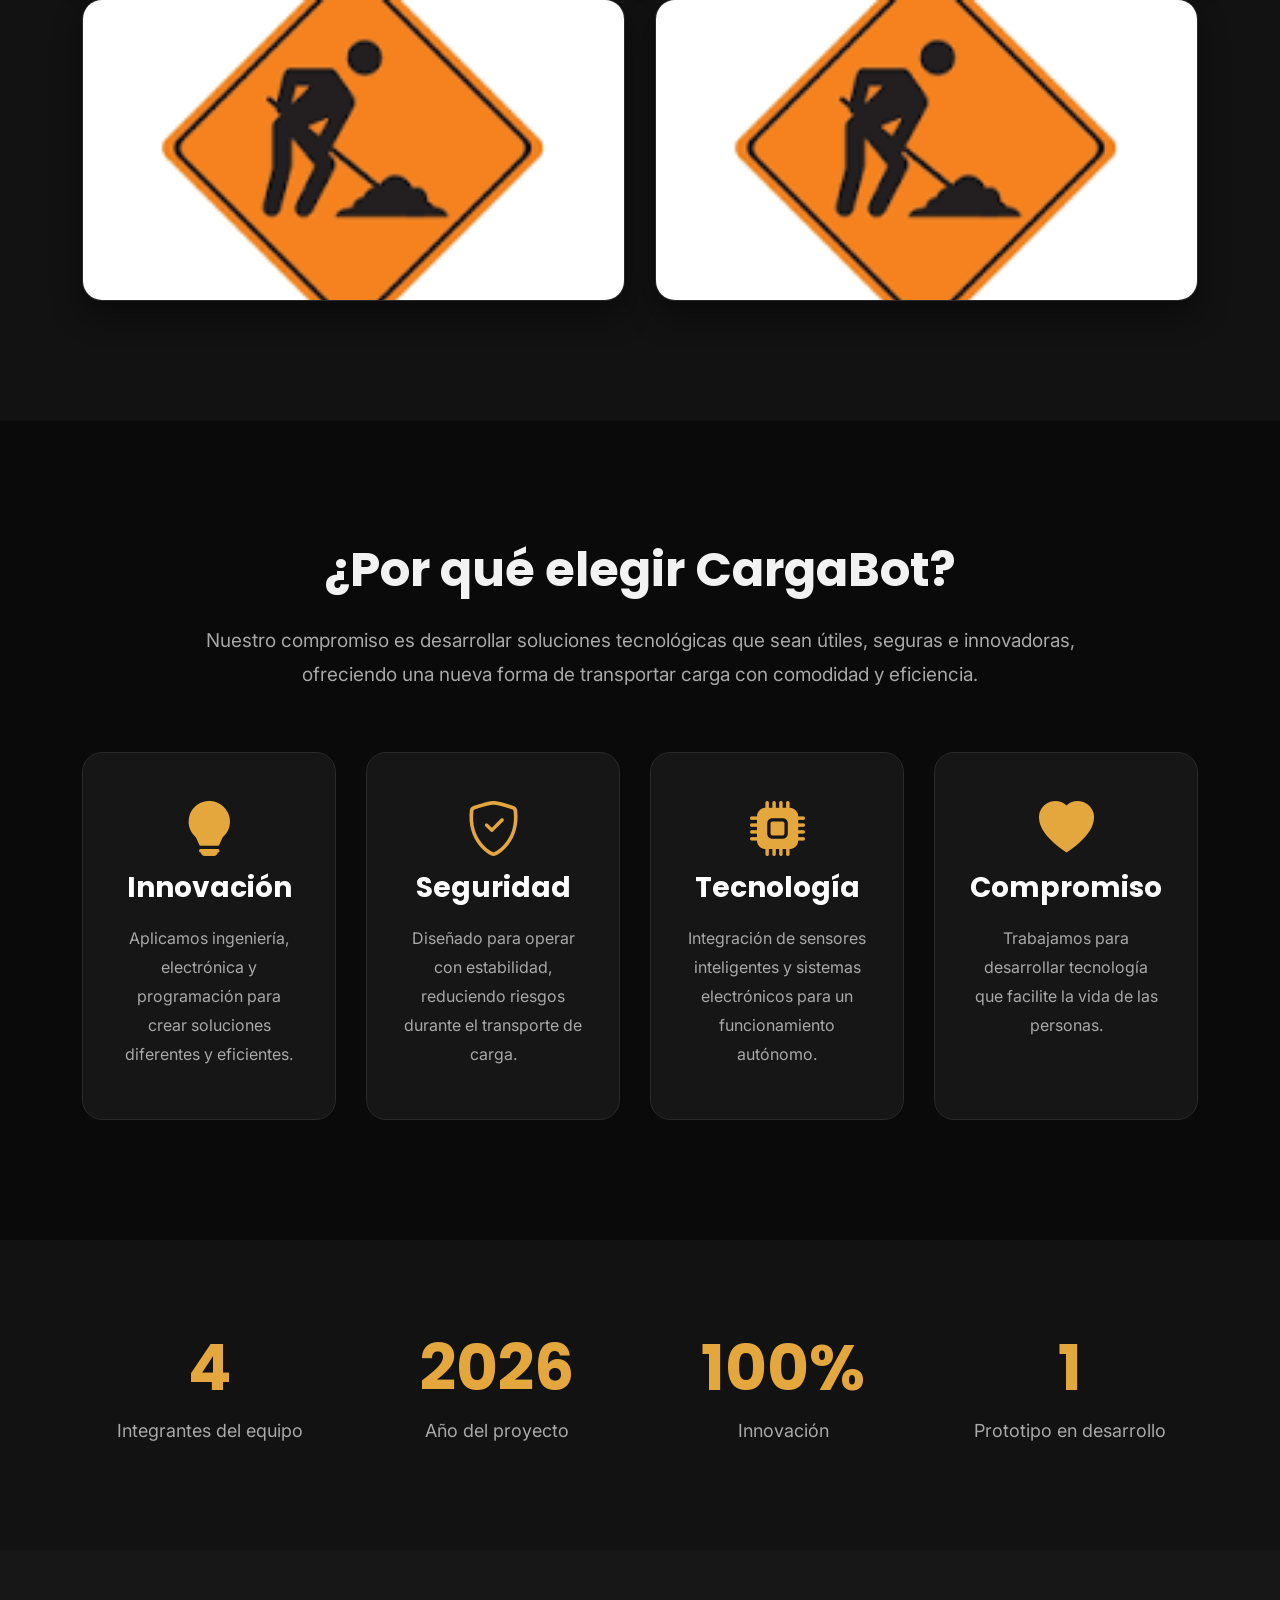
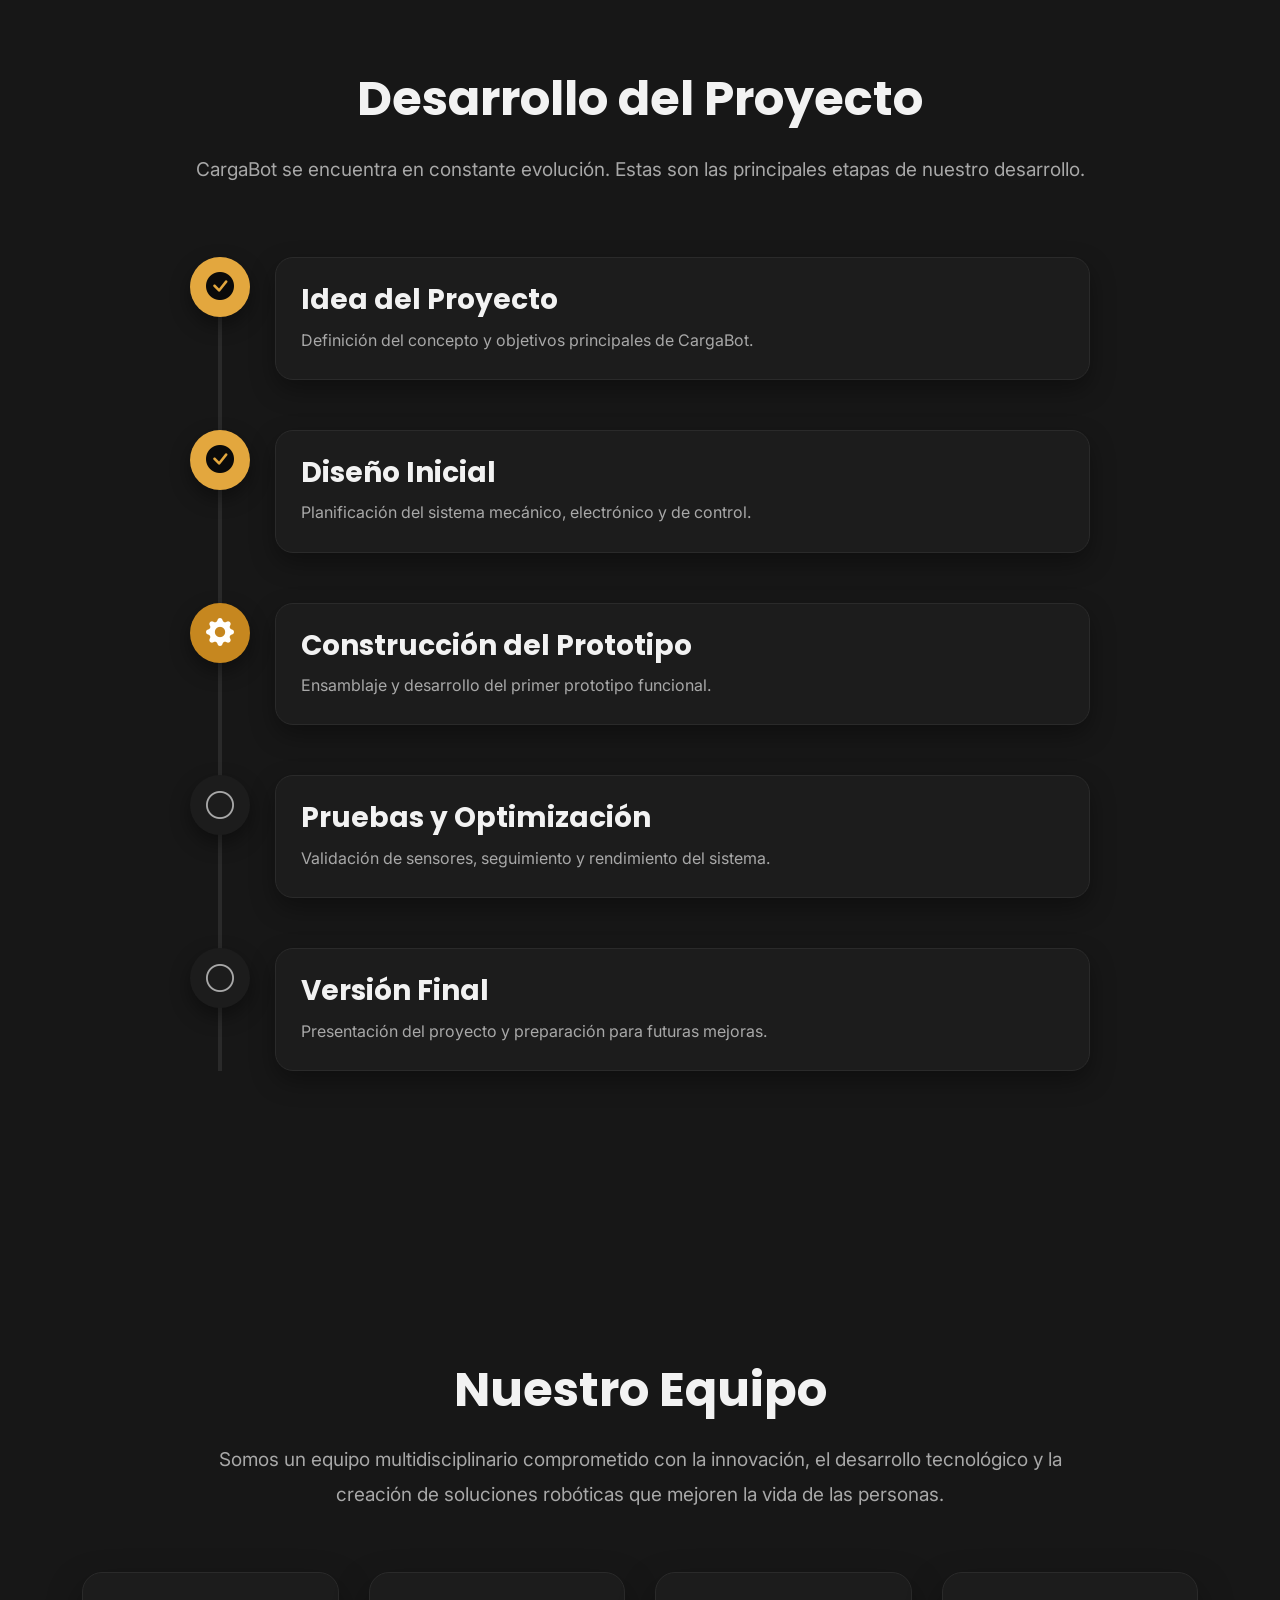
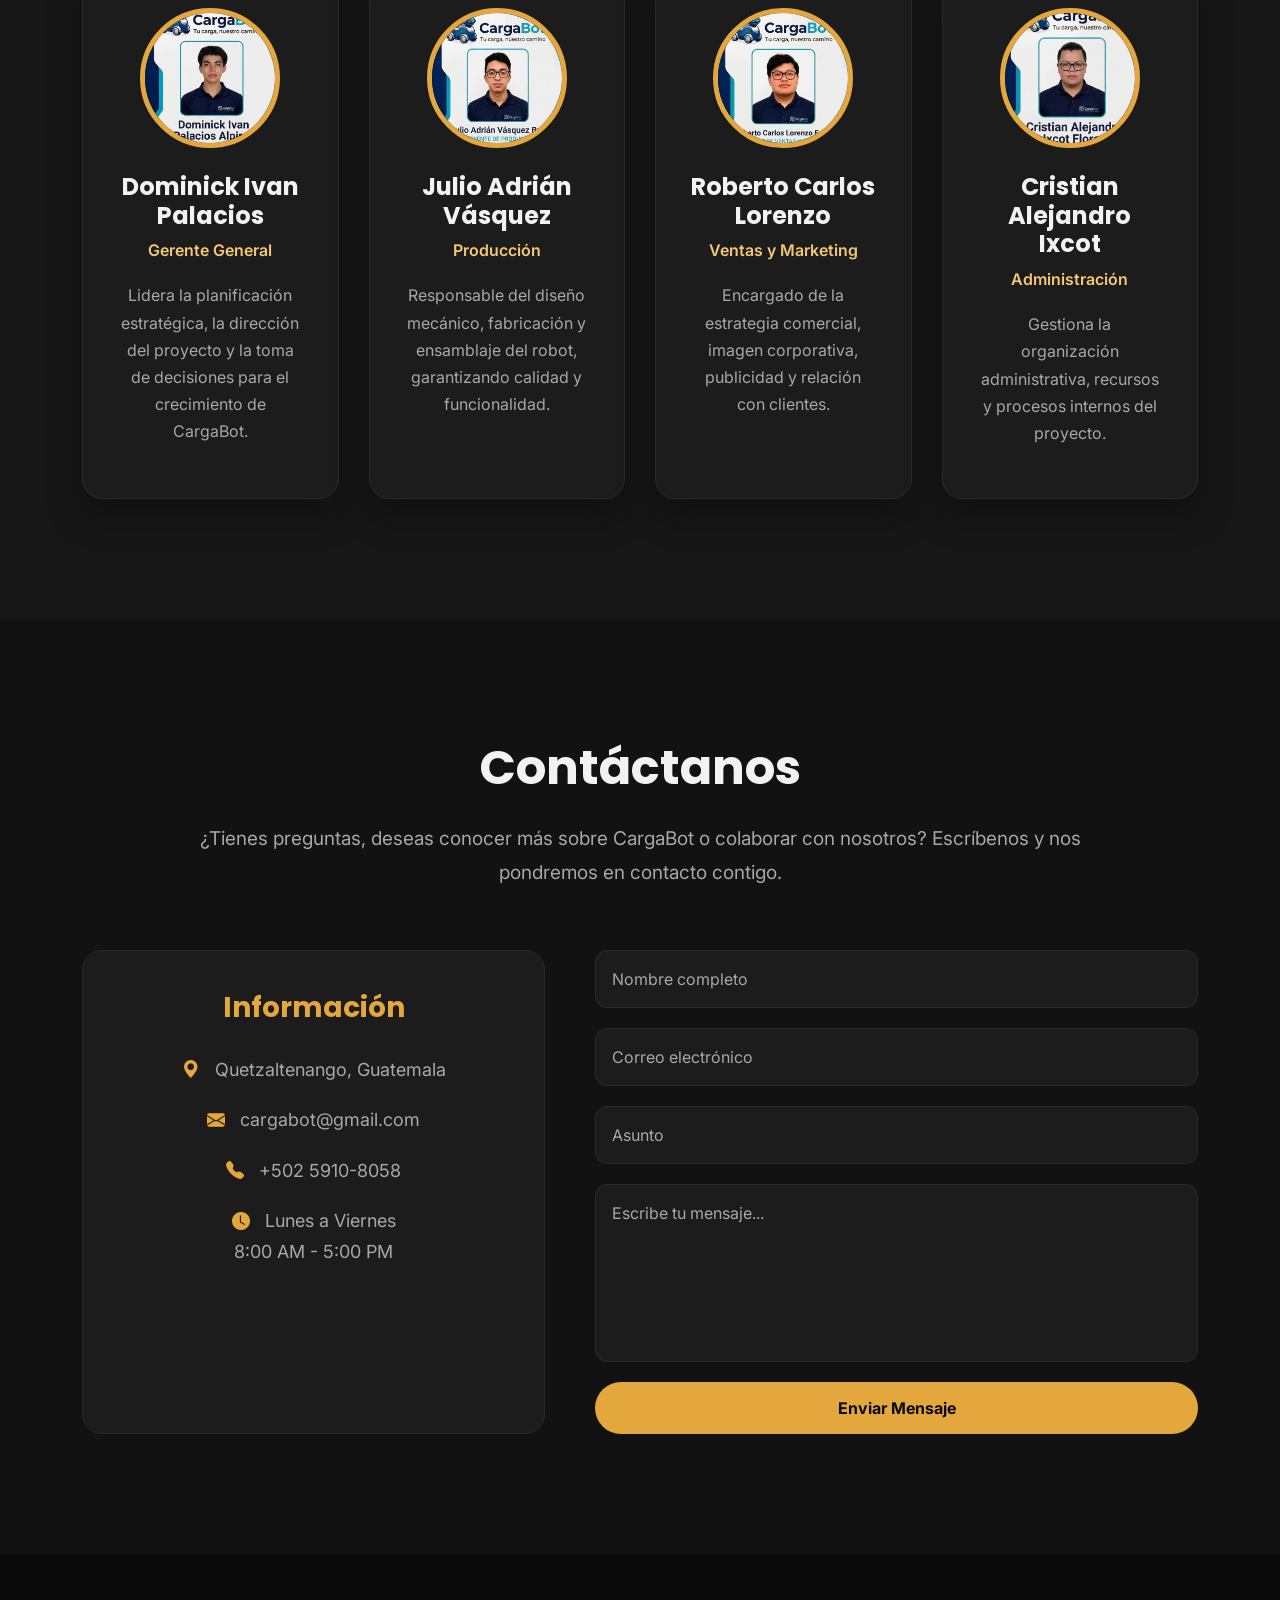
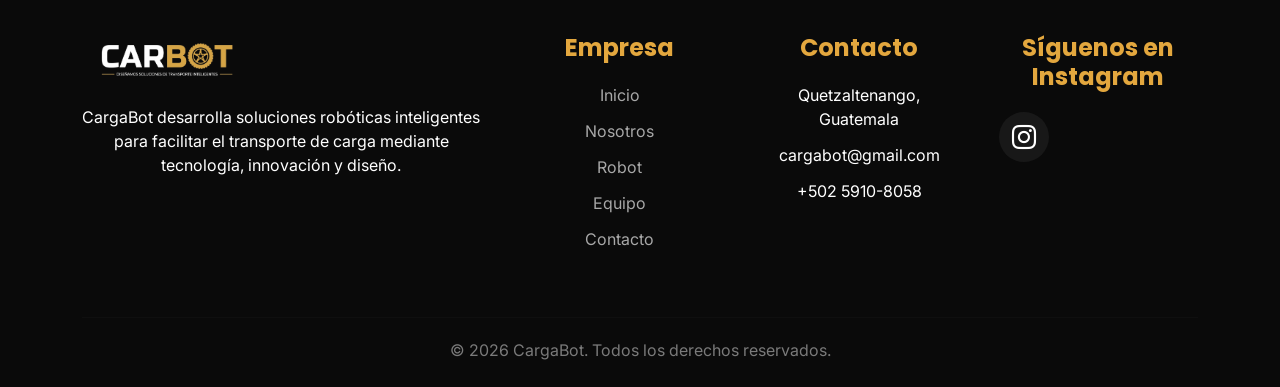
==== commit e79859c4: "Update print statement from 'Hello' to 'Goodbye'" ====
--- a/index.html
+++ b/index.html
@@ -6,7 +6,7 @@
     <meta charset="UTF-8">
     <meta name="viewport" content="width=device-width, initial-scale=1.0">
 
-    <title>CargaBot | Tecnología que te sigue</title>
+    <title>CarBot | Tecnología que te sigue</title>
     <link rel="icon" type="image/png" href="img/favicon.png">
 
     <!-- Bootstrap -->
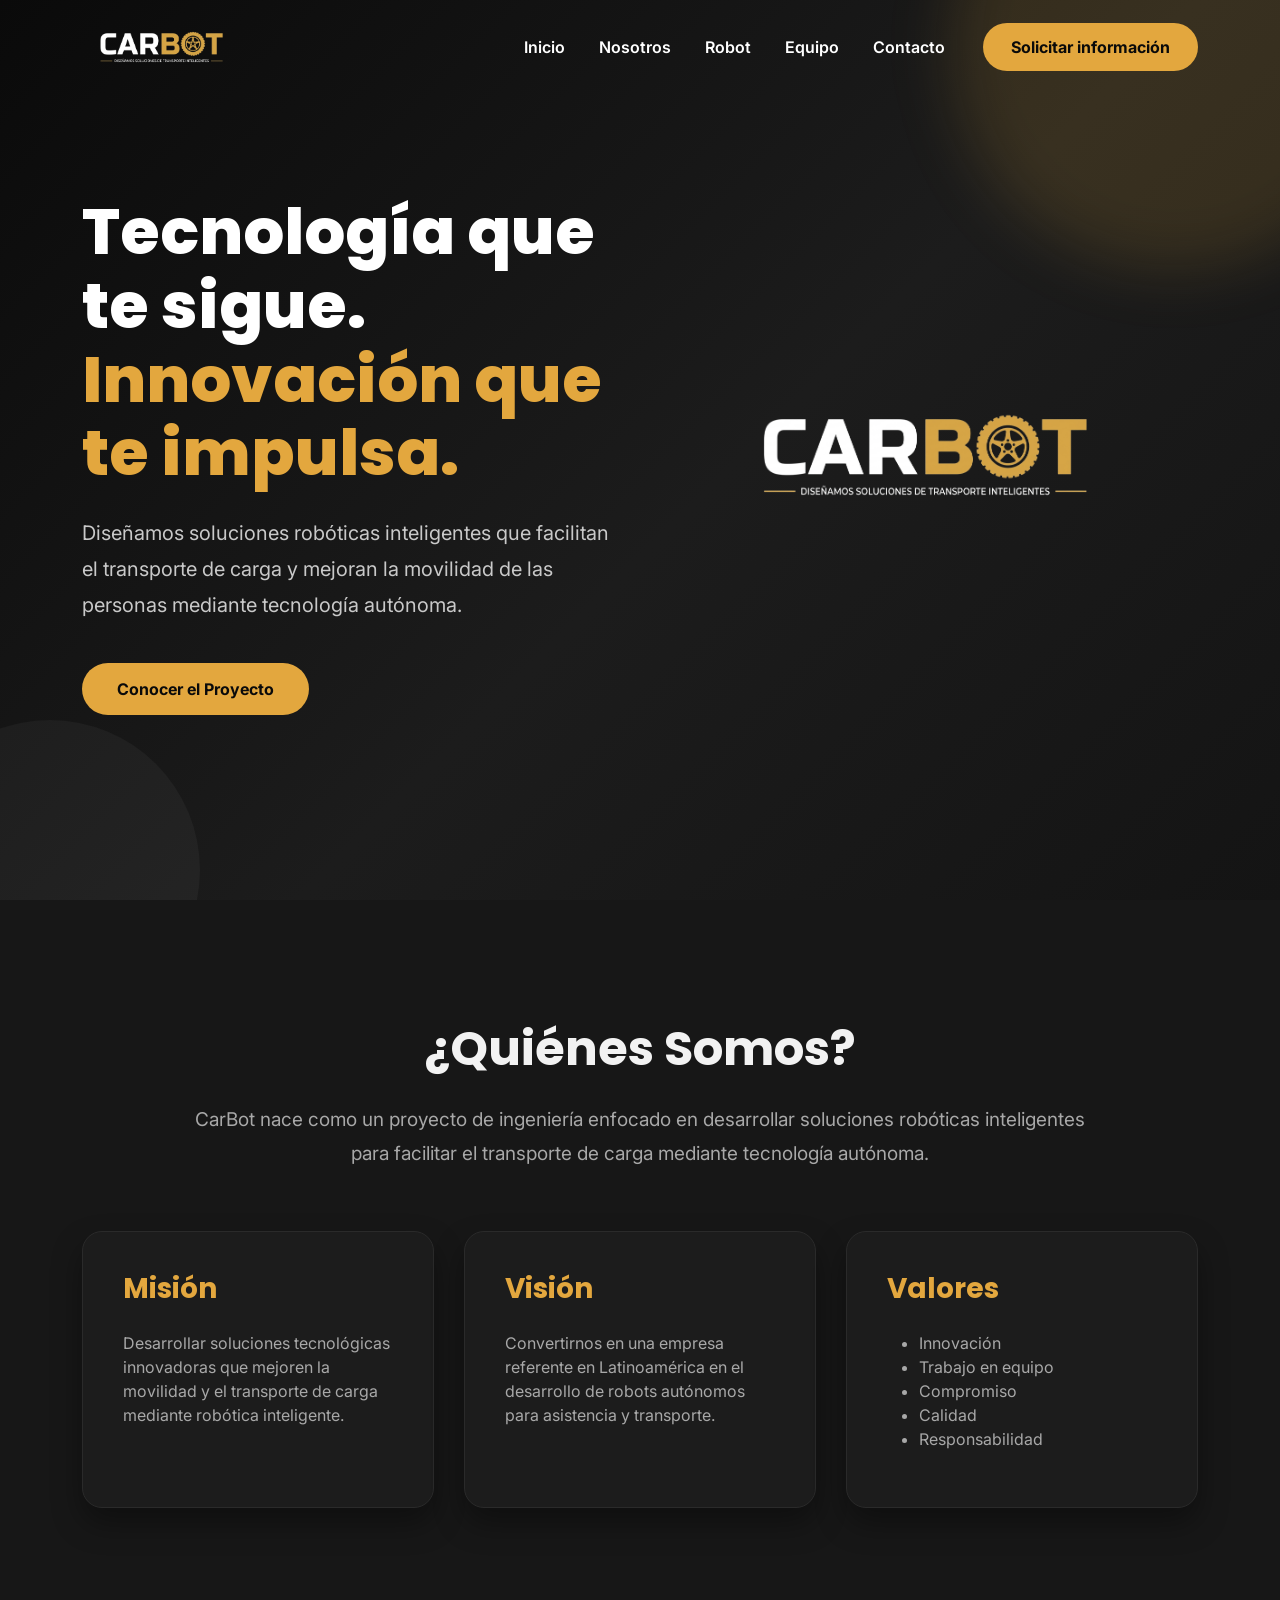
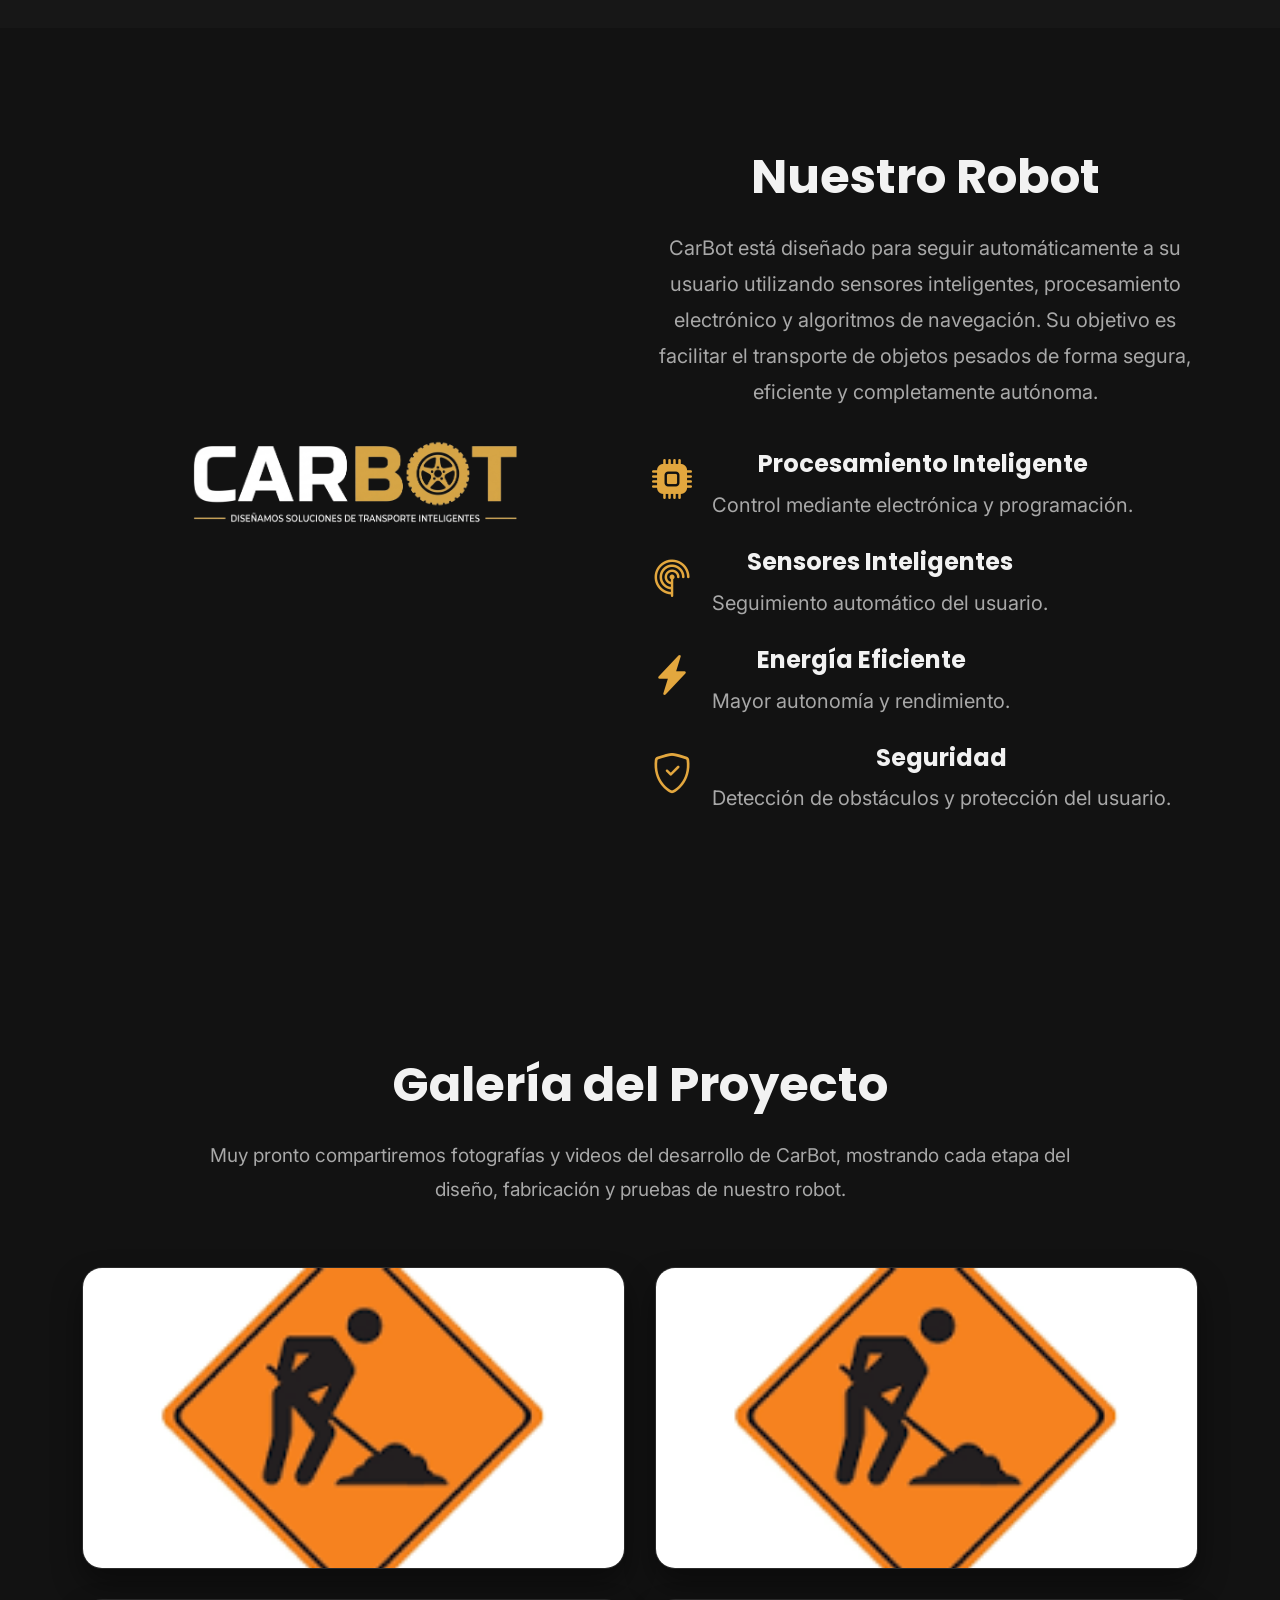
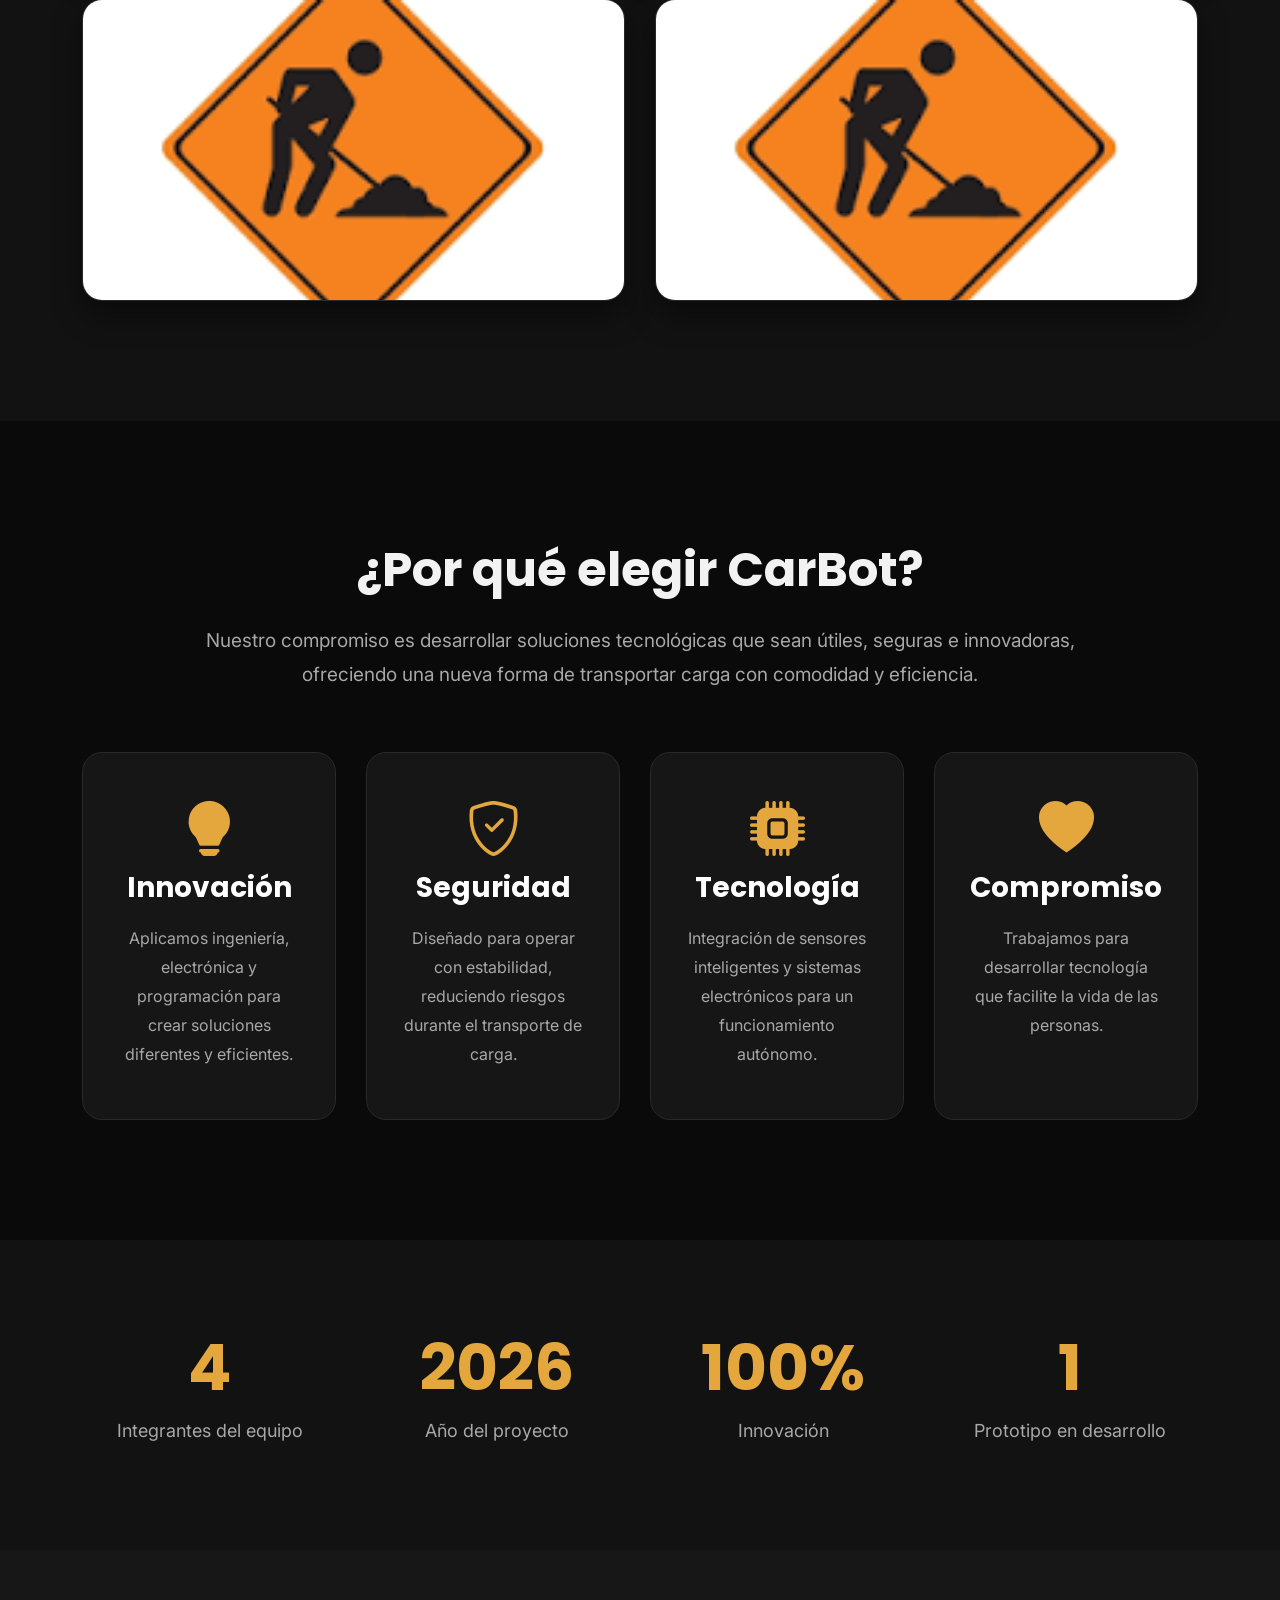
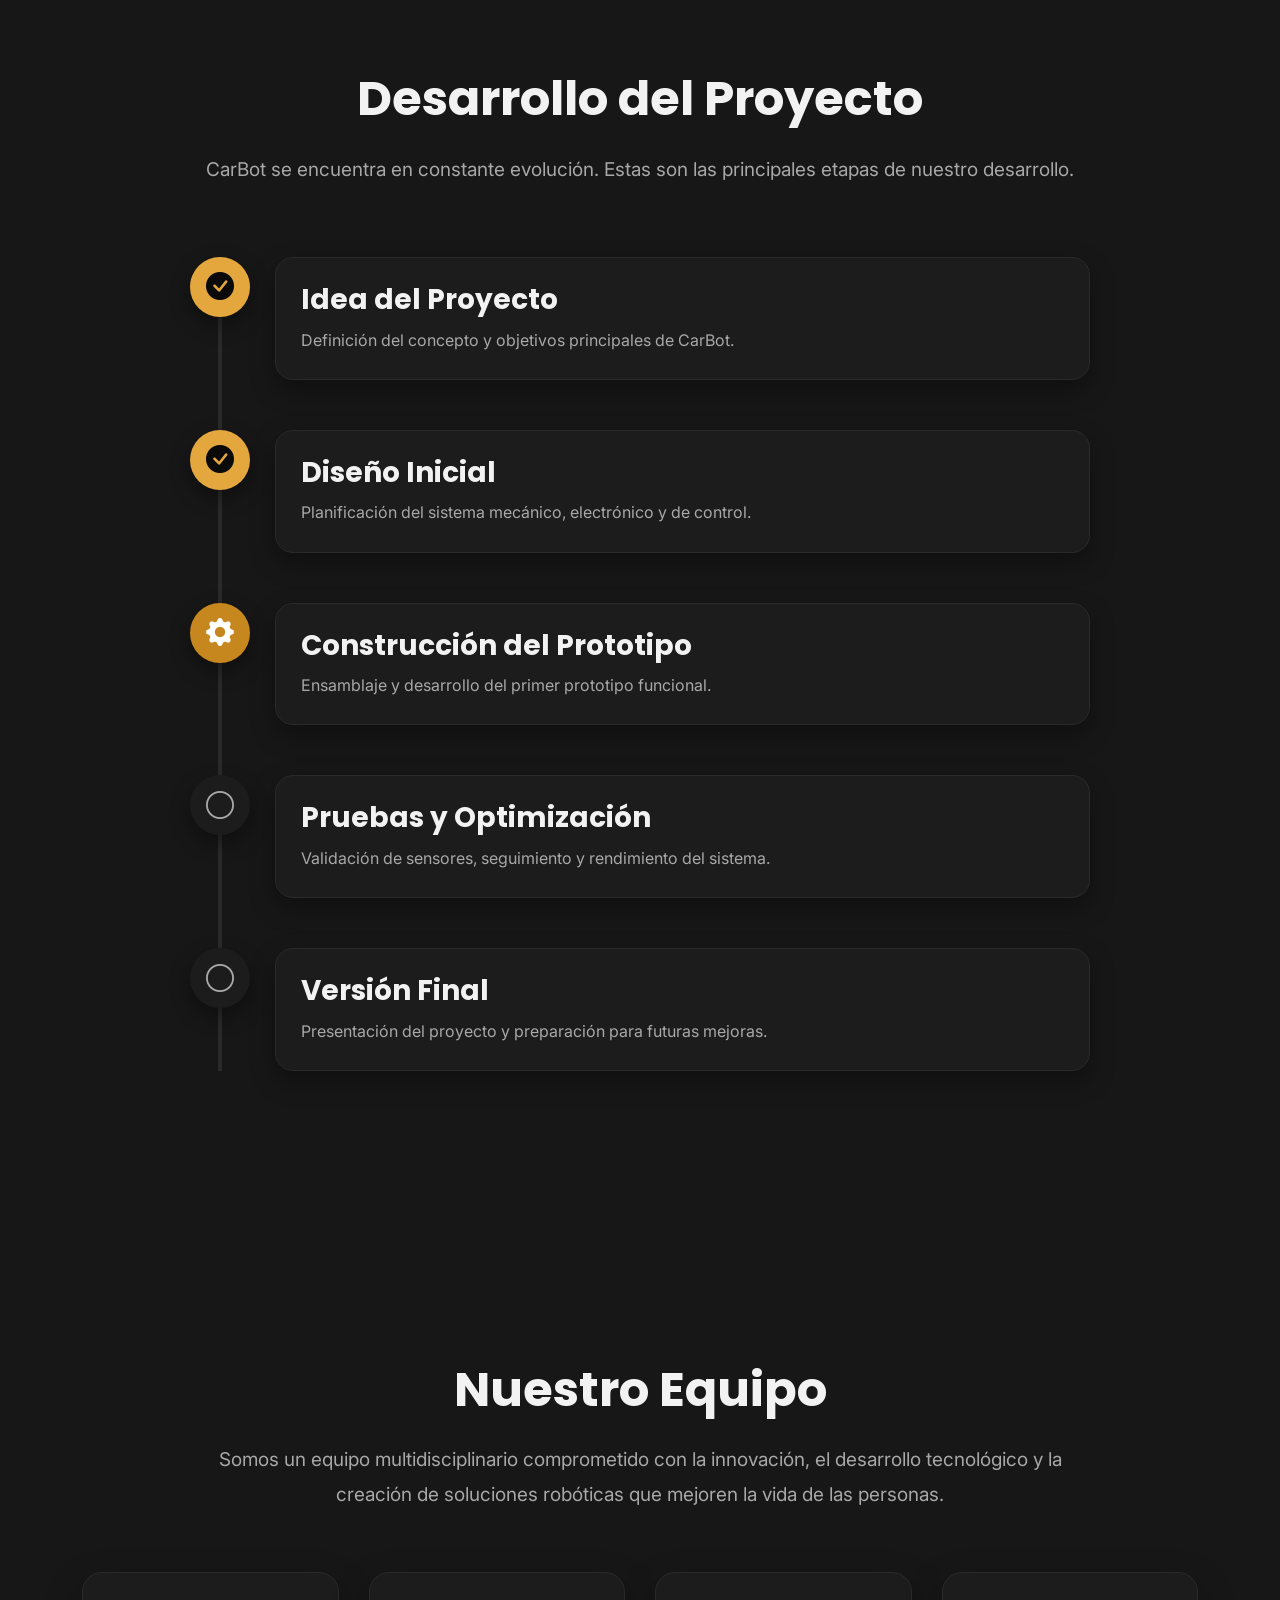
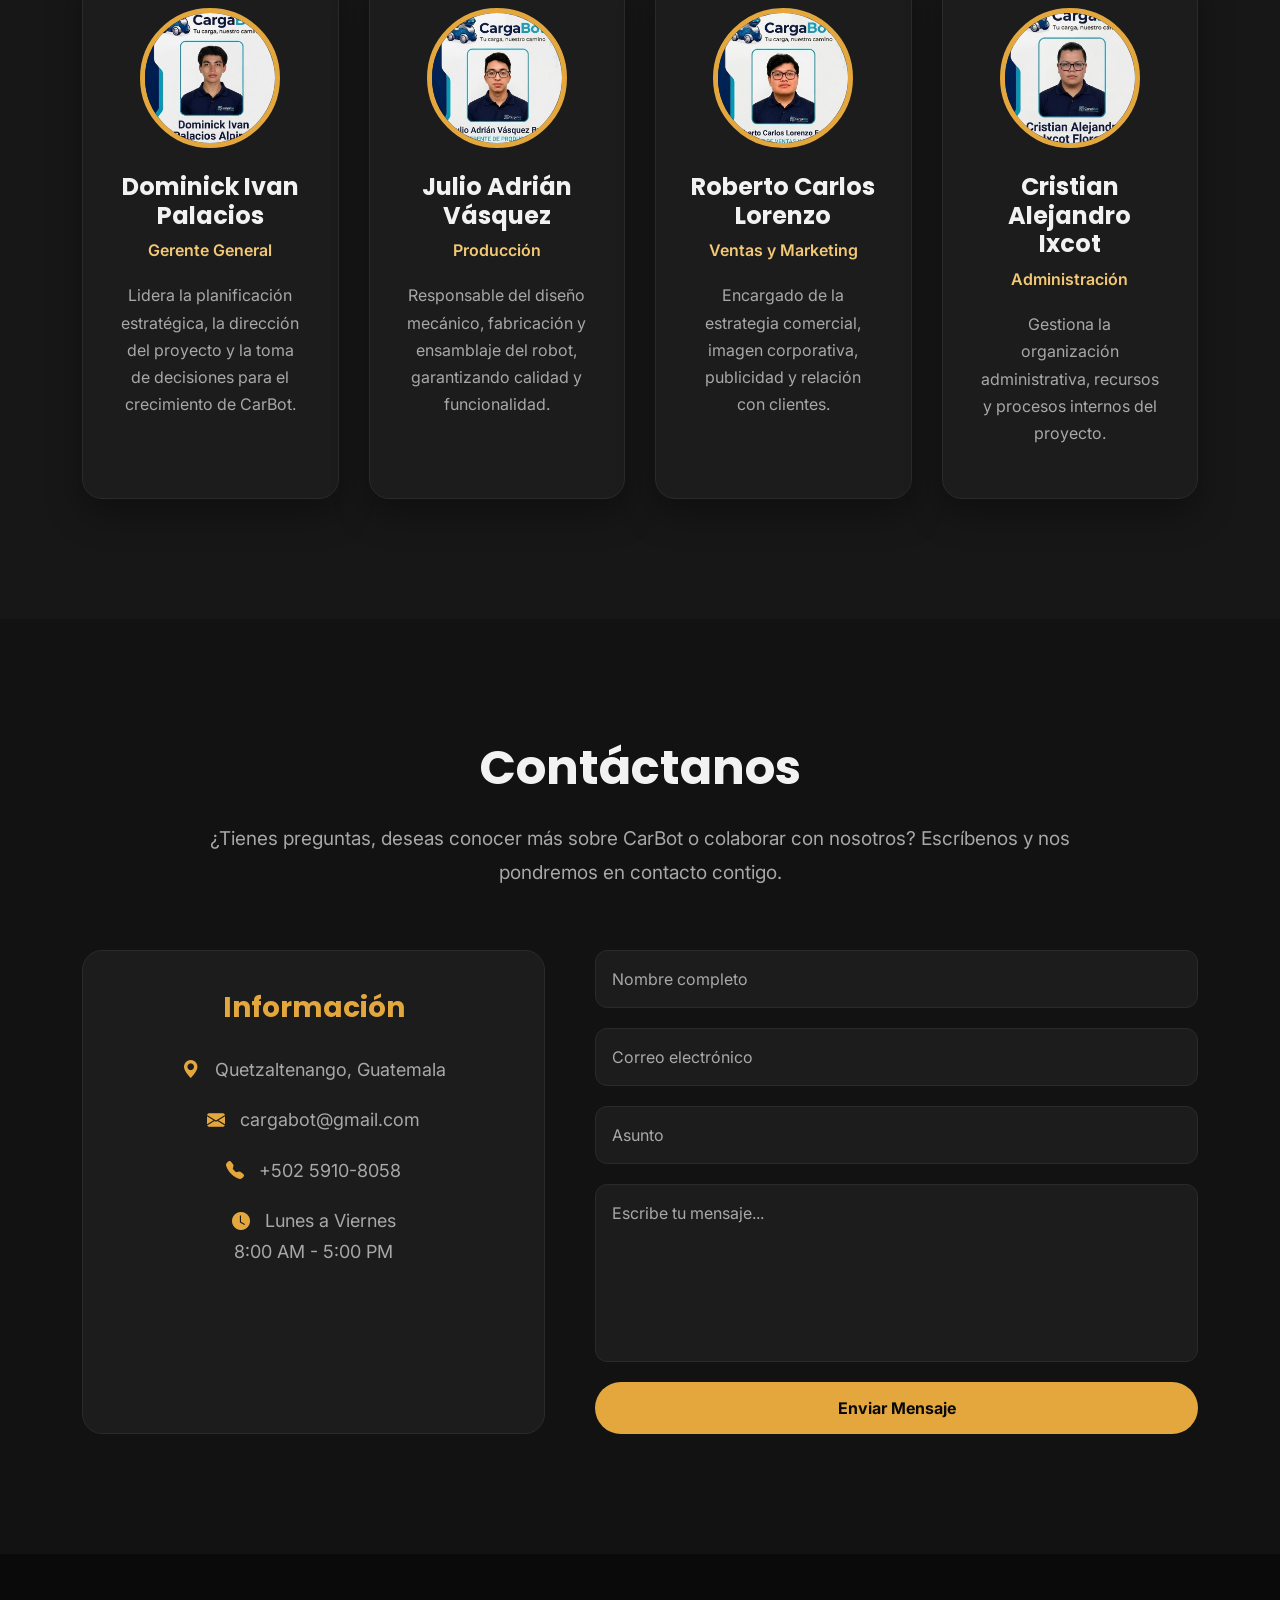
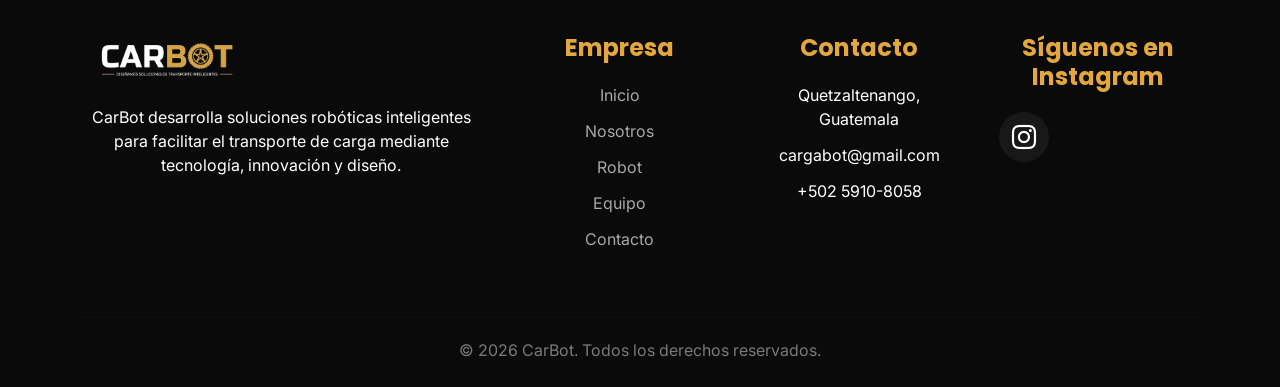
==== commit c2b96641: "Update print statement from 'Hello' to 'Goodbye'" ====
--- a/index.html
+++ b/index.html
@@ -44,7 +44,7 @@
         <div class="container">
 
             <a class="navbar-brand" href="#inicio">
-                <img src="img/logo.png" alt="CargaBot Logo">
+                <img src="img/logo.png" alt="CarBot Logo">
             </a>
 
             <button class="navbar-toggler" type="button" data-bs-toggle="collapse" data-bs-target="#menu">
@@ -89,7 +89,7 @@
 
     <!-- =========================
             HERO
-    ========================== -->
+    ========================= -->
 
     <section id="inicio" class="hero">
 
@@ -125,7 +125,7 @@
 
     <img src="img/logo.png"
          class="hero-logo"
-         alt="CargaBot">
+         alt="CarBot">
 
 </div>
 
@@ -137,7 +137,7 @@
 
     <!-- =========================
             NOSOTROS
-    ========================== -->
+    ========================= -->
 
     <section id="nosotros" class="about">
 
@@ -147,7 +147,7 @@
 
             <p class="section-text">
 
-                CargaBot nace como un proyecto de ingeniería enfocado en desarrollar soluciones robóticas inteligentes para facilitar el transporte de carga mediante tecnología autónoma.
+                CarBot nace como un proyecto de ingeniería enfocado en desarrollar soluciones robóticas inteligentes para facilitar el transporte de carga mediante tecnología autónoma.
 
             </p>
 
@@ -211,7 +211,7 @@
 
             <div class="col-lg-6 text-center">
 
-                <img src="img/logo.png" class="robot-img" alt="Robot CargaBot">
+                <img src="img/logo.png" class="robot-img" alt="Robot CarBot">
 
             </div>
 
@@ -221,7 +221,7 @@
 
                 <p class="robot-text">
 
-                    CargaBot está diseñado para seguir automáticamente a su usuario utilizando sensores inteligentes, procesamiento electrónico y algoritmos de navegación.
+                    CarBot está diseñado para seguir automáticamente a su usuario utilizando sensores inteligentes, procesamiento electrónico y algoritmos de navegación.
 
                     Su objetivo es facilitar el transporte de objetos pesados de forma segura, eficiente y completamente autónoma.
 
@@ -307,7 +307,7 @@
 
         <p class="section-text">
 
-            Muy pronto compartiremos fotografías y videos del desarrollo de CargaBot, mostrando cada etapa del diseño, fabricación y pruebas de nuestro robot.
+            Muy pronto compartiremos fotografías y videos del desarrollo de CarBot, mostrando cada etapa del diseño, fabricación y pruebas de nuestro robot.
 
         </p>
 
@@ -327,7 +327,6 @@
 
             <div class="gallery-item">
 
-
               <img src="img/galeria/proximamente.png" alt="Próximamente">
 
                 <div class="gallery-overlay">
@@ -370,14 +369,14 @@
 
 
 <!--========================
-        ¿POR QUÉ CARGABOT?
+        ¿POR QUÉ CARBOT?
 =========================-->
 
 <section class="advantages">
 
     <div class="container">
 
-        <h2>¿Por qué elegir CargaBot?</h2>
+        <h2>¿Por qué elegir CarBot?</h2>
 
         <p class="section-text">
 
@@ -505,7 +504,7 @@
 
         <p class="section-text">
 
-            CargaBot se encuentra en constante evolución. Estas son las principales etapas de nuestro desarrollo.
+            CarBot se encuentra en constante evolución. Estas son las principales etapas de nuestro desarrollo.
 
         </p>
 
@@ -516,7 +515,7 @@
                 <div class="timeline-icon"><i class="bi bi-check-circle-fill"></i></div>
                 <div class="timeline-content">
                     <h3>Idea del Proyecto</h3>
-                    <p>Definición del concepto y objetivos principales de CargaBot.</p>
+                    <p>Definición del concepto y objetivos principales de CarBot.</p>
                 </div>
             </div>
 
@@ -589,7 +588,7 @@
                 <span>Gerente General</span>
 
                 <p>
-                    Lidera la planificación estratégica, la dirección del proyecto y la toma de decisiones para el crecimiento de CargaBot.
+                    Lidera la planificación estratégica, la dirección del proyecto y la toma de decisiones para el crecimiento de CarBot.
                 </p>
 
             </div>
@@ -654,7 +653,7 @@
 
         <p class="section-text">
 
-            ¿Tienes preguntas, deseas conocer más sobre CargaBot o colaborar con nosotros? Escríbenos y nos pondremos en contacto contigo.
+            ¿Tienes preguntas, deseas conocer más sobre CarBot o colaborar con nosotros? Escríbenos y nos pondremos en contacto contigo.
 
         </p>
 
@@ -681,7 +680,7 @@
     <!-- Asunto del correo -->
     <input type="hidden"
            name="_subject"
-           value="Nuevo mensaje desde CargaBot">
+           value="Nuevo mensaje desde CarBot">
 
     <!-- Formato del correo -->
     <input type="hidden"
@@ -744,11 +743,11 @@
 
             <div>
 
-                <img src="img/logo.png" class="footer-logo" alt="CargaBot">
+                <img src="img/logo.png" class="footer-logo" alt="CarBot">
 
                 <p>
 
-                    CargaBot desarrolla soluciones robóticas inteligentes para facilitar el transporte de carga mediante tecnología, innovación y diseño.
+                    CarBot desarrolla soluciones robóticas inteligentes para facilitar el transporte de carga mediante tecnología, innovación y diseño.
 
                 </p>
 
@@ -799,9 +798,9 @@
                   <a href="https://www.instagram.com/carga_bot?igsh=ZjIycTZmMjVieHpn"
                      target="_blank"
                      rel="noopener noreferrer"
-                     aria-label="Instagram de CargaBot">
-
-                 <i class="bi bi-instagram"></i>
+                     aria-label="Instagram de CarBot">
+
+                   <i class="bi bi-instagram"></i>
 
                     </a>
 
@@ -815,7 +814,7 @@
 
         <div class="footer-copy">
 
-            © 2026 CargaBot. Todos los derechos reservados.
+            © 2026 CarBot. Todos los derechos reservados.
 
         </div>
 
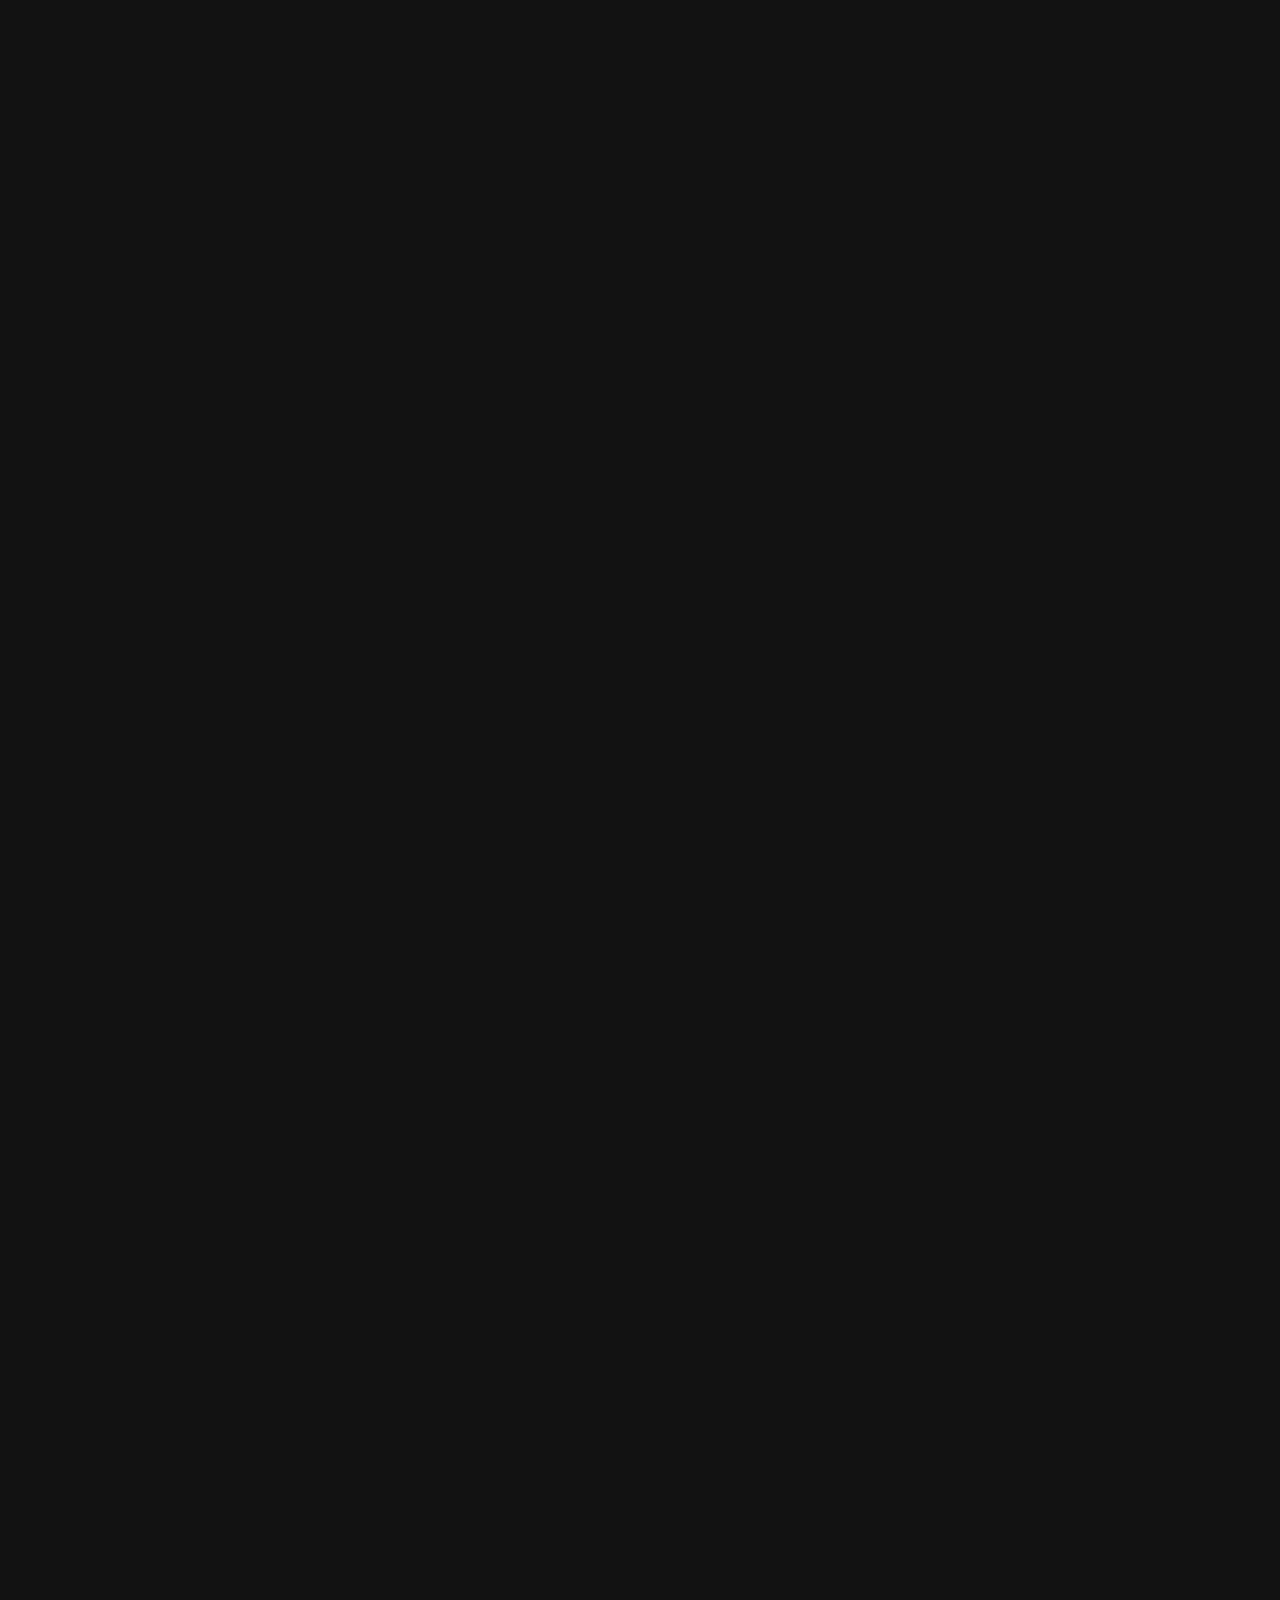
==== commit a8460d1c: "Update index.html" ====
--- a/index.html
+++ b/index.html
@@ -74,7 +74,7 @@
                     <li class="nav-item">
                         <a class="nav-link" href="#contacto">Contacto</a>
                     </li>
-
+                    <li class="nav-item"><a href="blog.html" class="nav-link">Blog</a></li>
                 </ul>
 
                 <a href="#contacto" class="btn-navbar">
@@ -89,7 +89,7 @@
 
     <!-- =========================
             HERO
-    ========================= -->
+    ========================== -->
 
     <section id="inicio" class="hero">
 
@@ -137,7 +137,7 @@
 
     <!-- =========================
             NOSOTROS
-    ========================= -->
+    ========================== -->
 
     <section id="nosotros" class="about">
 
@@ -327,6 +327,7 @@
 
             <div class="gallery-item">
 
+
               <img src="img/galeria/proximamente.png" alt="Próximamente">
 
                 <div class="gallery-overlay">
@@ -800,7 +801,7 @@
                      rel="noopener noreferrer"
                      aria-label="Instagram de CarBot">
 
-                   <i class="bi bi-instagram"></i>
+                 <i class="bi bi-instagram"></i>
 
                     </a>
 
--- a/css/style.css
+++ b/css/style.css
@@ -153,3 +153,21 @@
     text-align:center;
 
 }
+
+/* =========================================
+   TRANSICIONES ENTRE PÁGINAS
+========================================= */
+body {
+    opacity: 0;
+    transition: opacity 0.4s ease-in-out;
+}
+
+/* Clase que se aplica al cargar la página para mostrarla */
+body.page-loaded {
+    opacity: 1;
+}
+
+/* Clase que se aplica al hacer clic antes de irse */
+body.page-exit {
+    opacity: 0;
+}
--- a/css/navbar.css
+++ b/css/navbar.css
@@ -131,3 +131,13 @@
     box-shadow:none !important;
 
 }
+
+/* Mantiene el texto dorado en la página activa */
+.nav-link.active {
+    color: var(--cb-gold) !important;
+}
+
+/* Mantiene la barra dorada desplegada al 100% en la página activa */
+.nav-link.active::after {
+    width: 100%;
+}
--- a/css/sections.css
+++ b/css/sections.css
@@ -874,3 +874,120 @@
     opacity:1;
 
 }
+
+/* =========================================
+   ESTILOS PARA LA SECCIÓN BLOG
+========================================= */
+.blog-section {
+    padding: 80px 0;
+    background-color: #f9f9fb; /* Ajusta este color según el fondo de tu web */
+}
+
+.blog-grid {
+    display: grid;
+    grid-template-columns: repeat(auto-fit, minmax(300px, 1fr));
+    gap: 30px;
+    margin-top: 40px;
+}
+
+.blog-card {
+    background: #ffffff;
+    border-radius: 12px;
+    overflow: hidden;
+    box-shadow: 0 4px 15px rgba(0, 0, 0, 0.05);
+    transition: transform 0.3s ease, box-shadow 0.3s ease;
+    display: flex;
+    flex-direction: column;
+}
+
+.blog-card:hover {
+    transform: translateY(-5px);
+    box-shadow: 0 10px 25px rgba(0, 0, 0, 0.1);
+}
+
+.blog-image {
+    position: relative;
+    height: 200px;
+    overflow: hidden;
+}
+
+.blog-image img {
+    width: 100%;
+    height: 100%;
+    object-fit: cover;
+    transition: transform 0.5s ease;
+}
+
+.blog-card:hover .blog-image img {
+    transform: scale(1.05);
+}
+
+.blog-date {
+    position: absolute;
+    bottom: 15px;
+    left: 15px;
+    background: var(--color-primary, #0056b3); /* Usa tu variable de color principal */
+    color: #fff;
+    padding: 6px 12px;
+    border-radius: 4px;
+    font-size: 0.85rem;
+    font-weight: 600;
+}
+
+.blog-content {
+    padding: 25px;
+    display: flex;
+    flex-direction: column;
+    flex-grow: 1;
+}
+
+.blog-category {
+    color: var(--color-secondary, #ff6b00);
+    font-size: 0.85rem;
+    font-weight: 700;
+    text-transform: uppercase;
+    margin-bottom: 10px;
+    display: inline-block;
+}
+
+.blog-content h3 {
+    font-size: 1.25rem;
+    margin-bottom: 15px;
+    color: #333;
+    line-height: 1.4;
+}
+
+.blog-content p {
+    color: #666;
+    font-size: 0.95rem;
+    line-height: 1.6;
+    margin-bottom: 20px;
+    flex-grow: 1;
+}
+
+.read-more {
+    color: var(--color-primary, #0056b3);
+    font-weight: 600;
+    text-decoration: none;
+    display: inline-flex;
+    align-items: center;
+    transition: color 0.3s ease;
+}
+
+.read-more i {
+    margin-left: 8px;
+    transition: transform 0.3s ease;
+}
+
+.read-more:hover {
+    color: #111;
+}
+
+.read-more:hover i {
+    transform: translateX(5px);
+}
+
+.blog-cta {
+    text-align: center;
+    margin-top: 50px;
+}
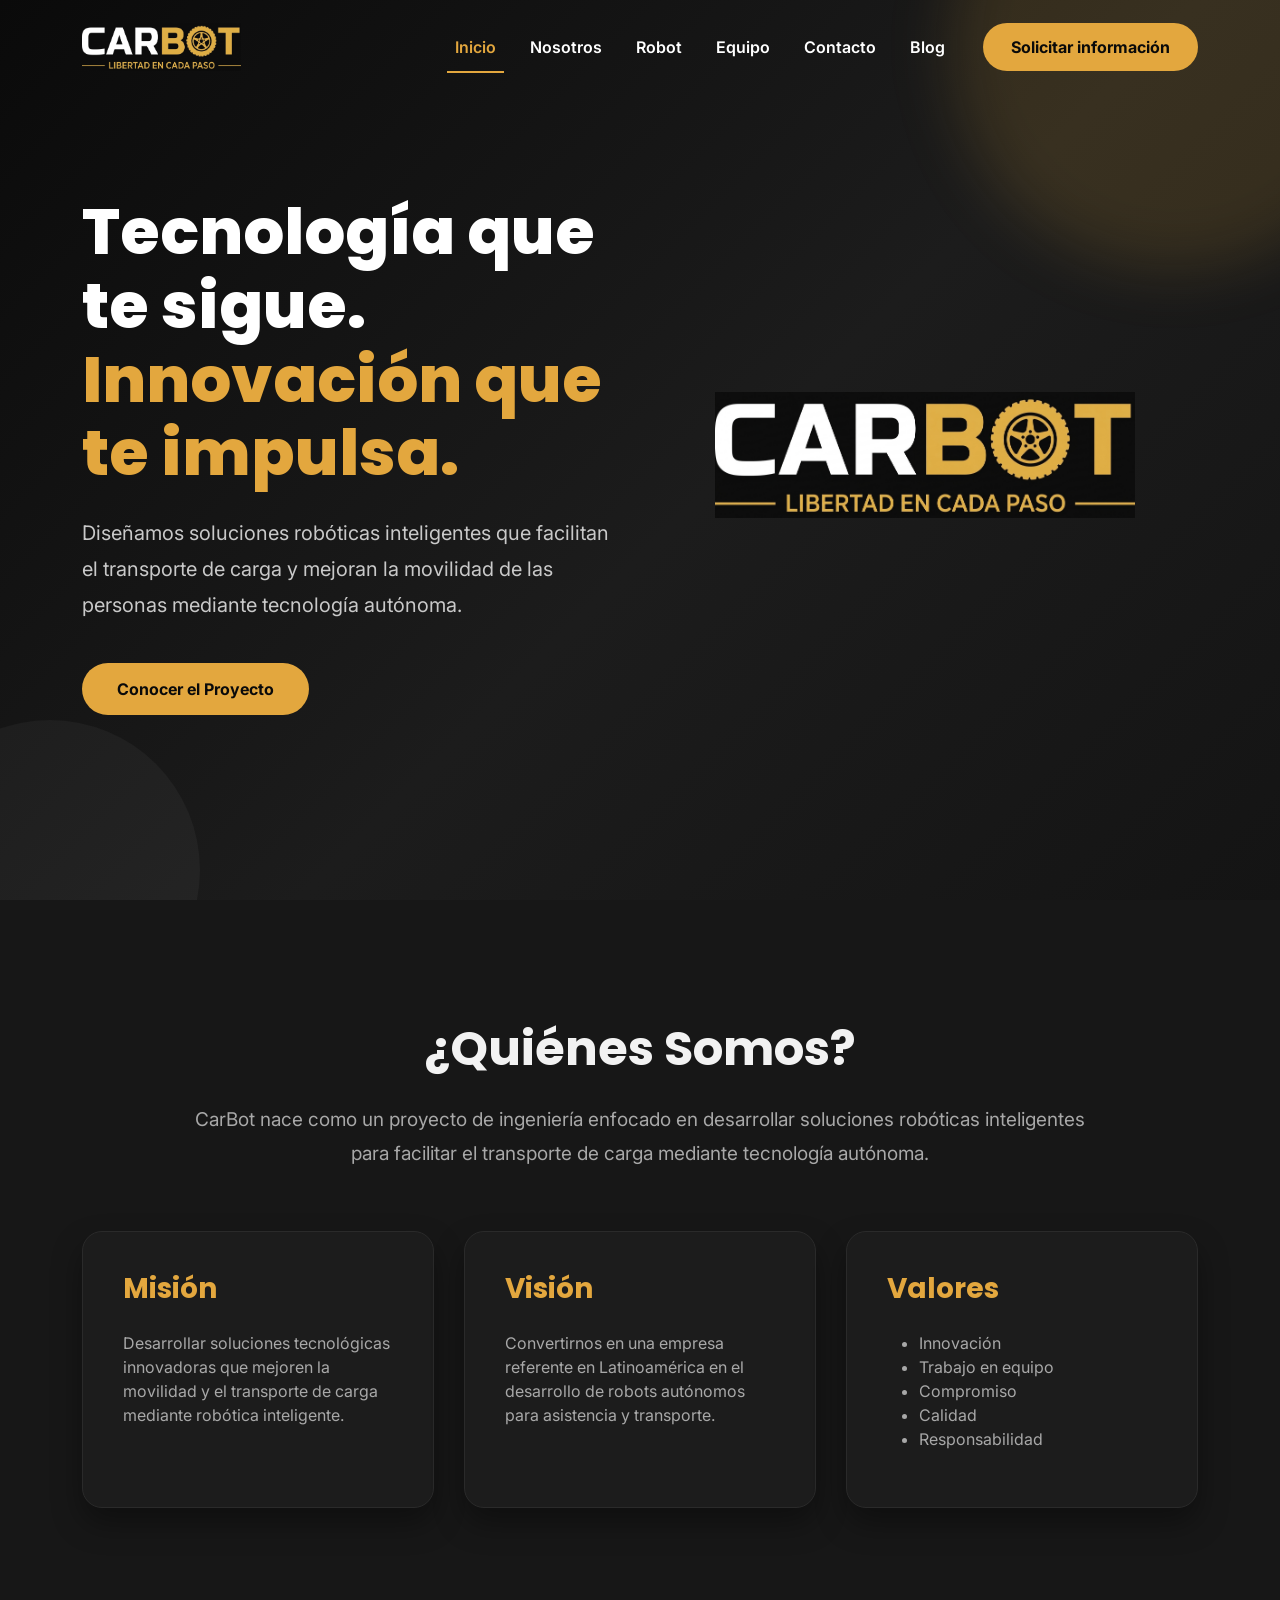
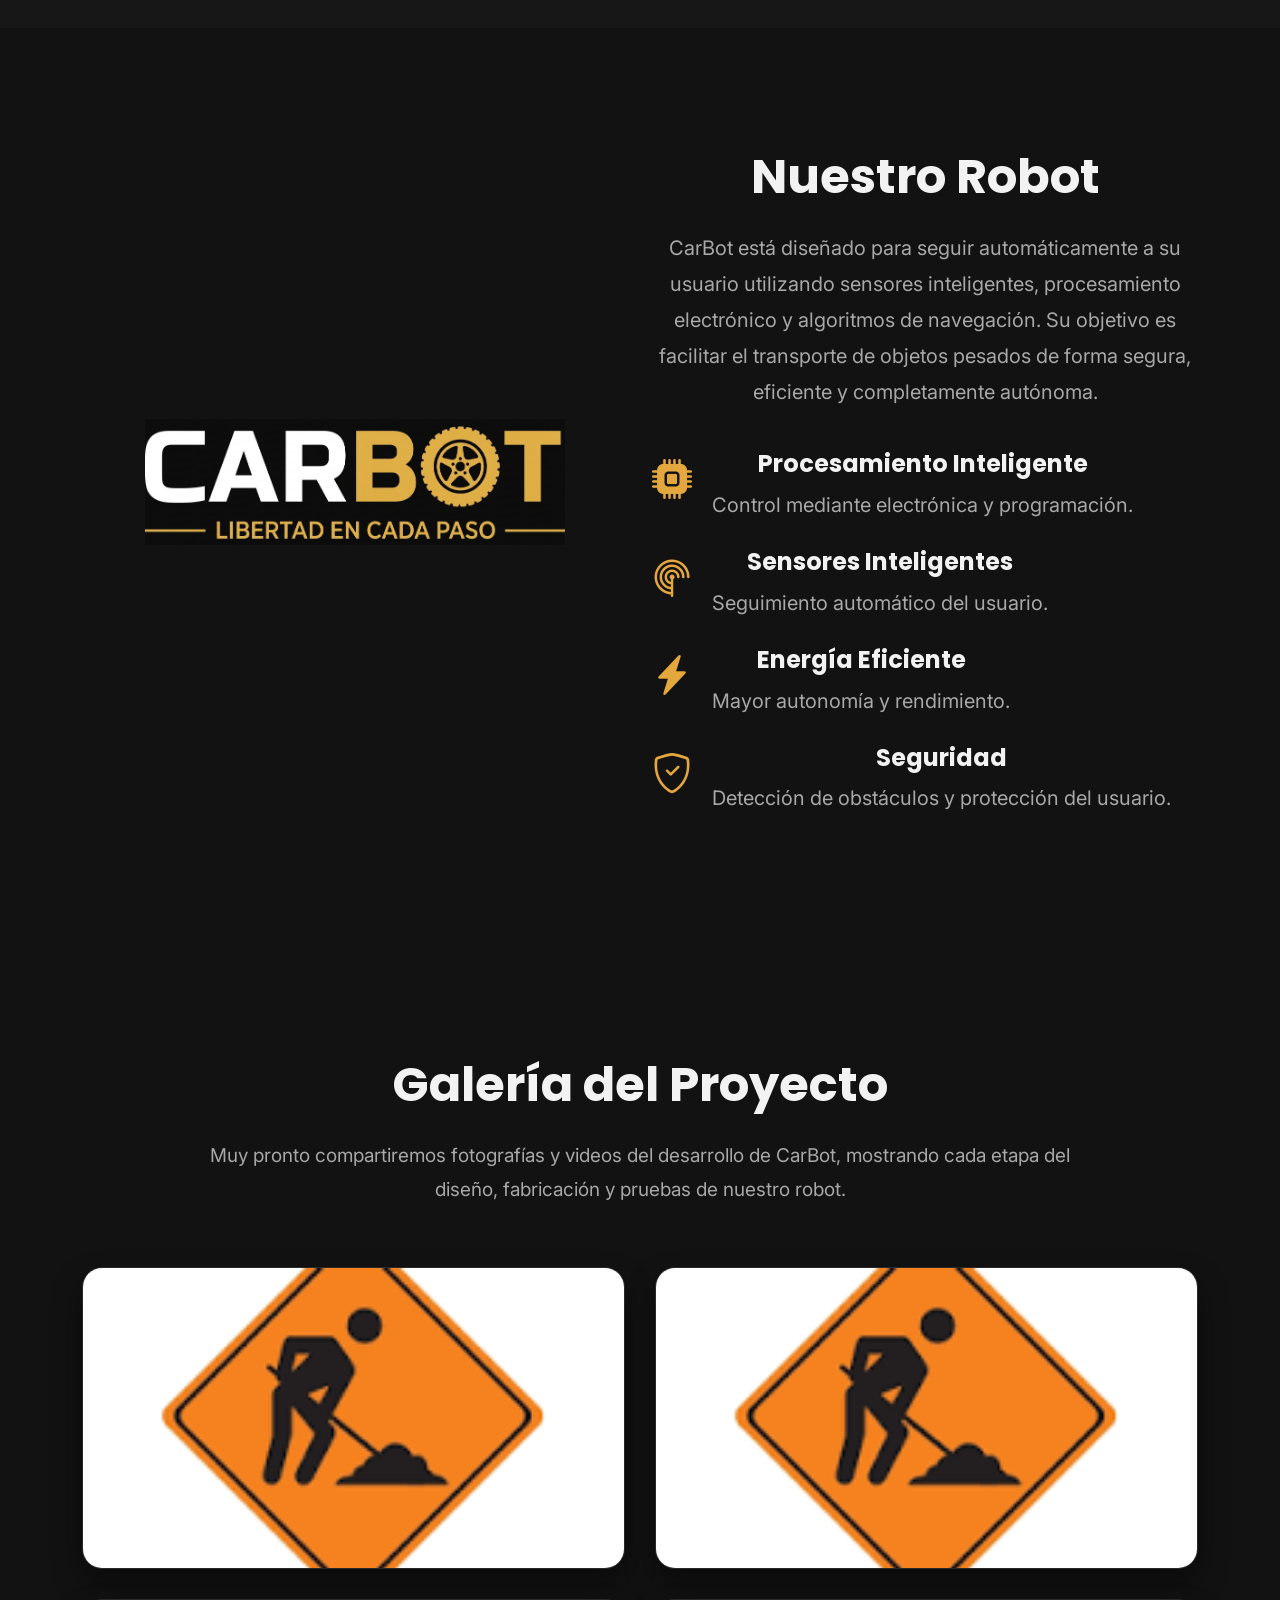
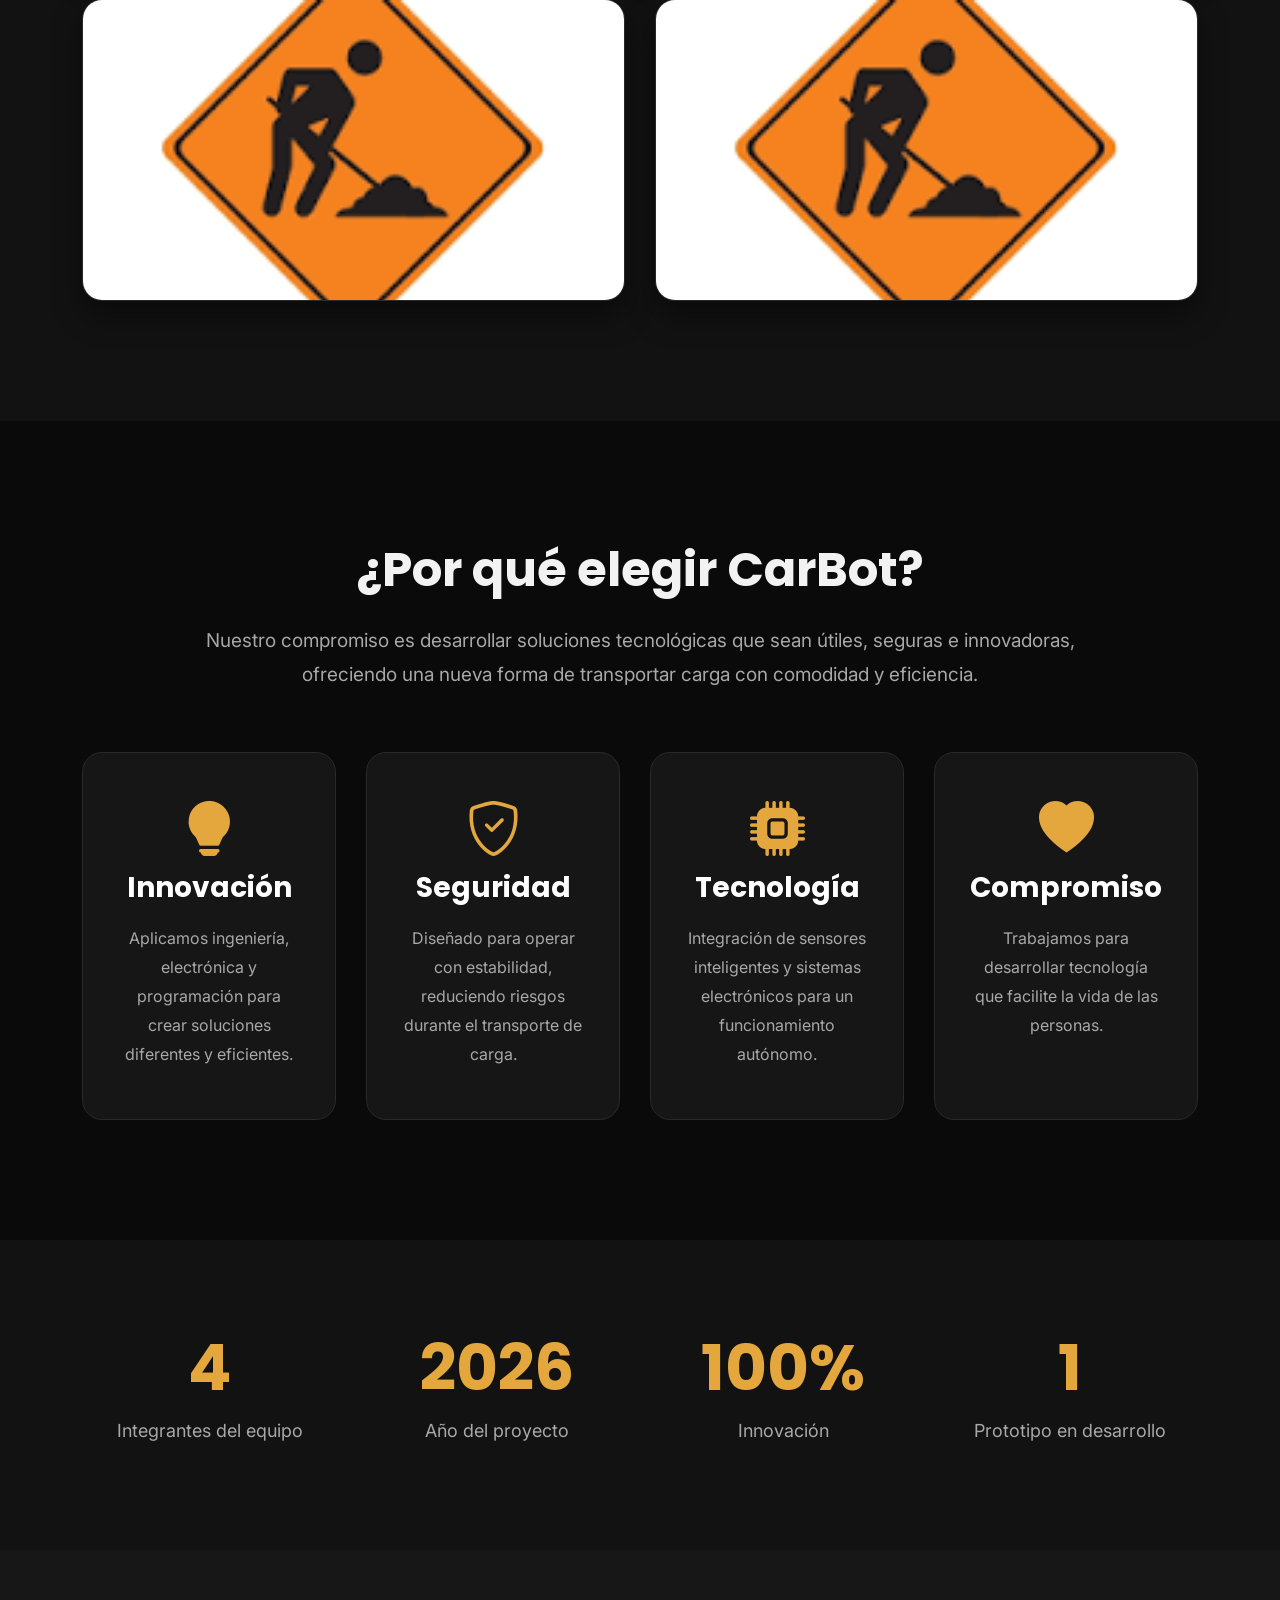
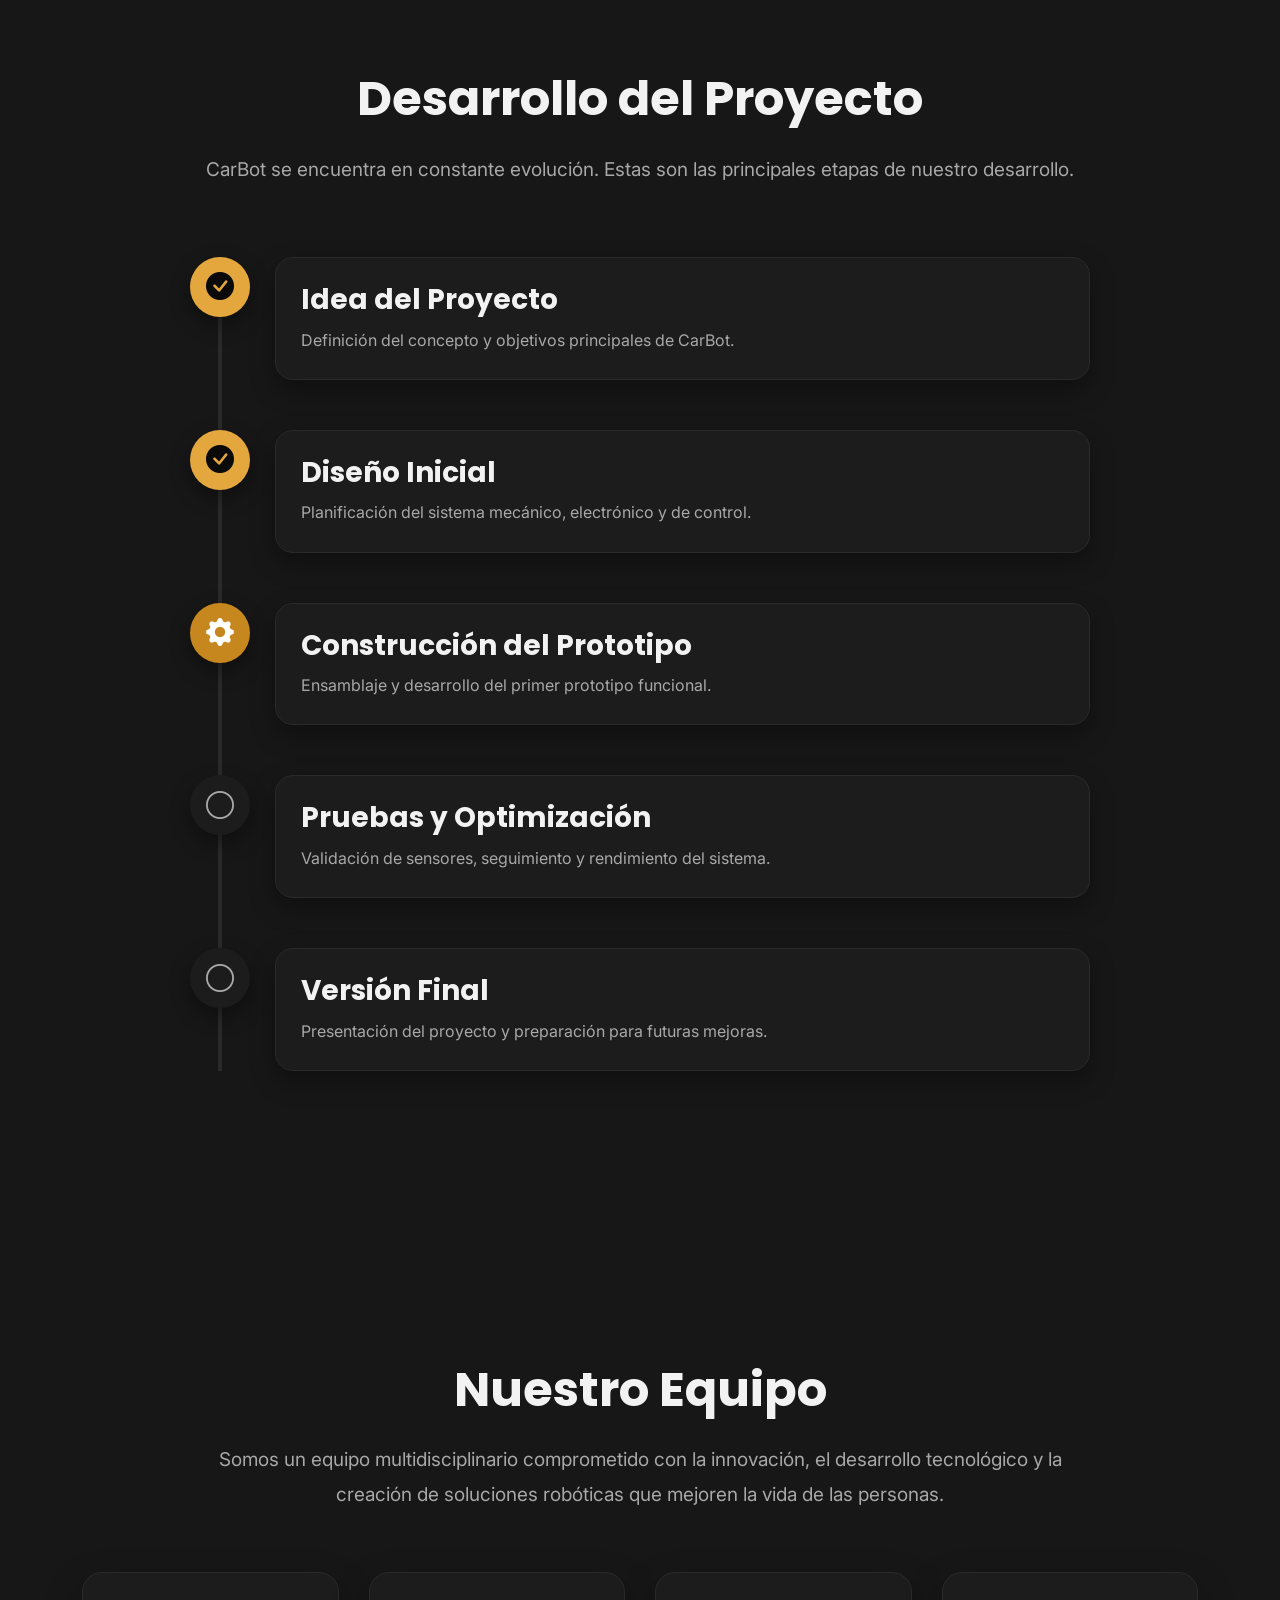
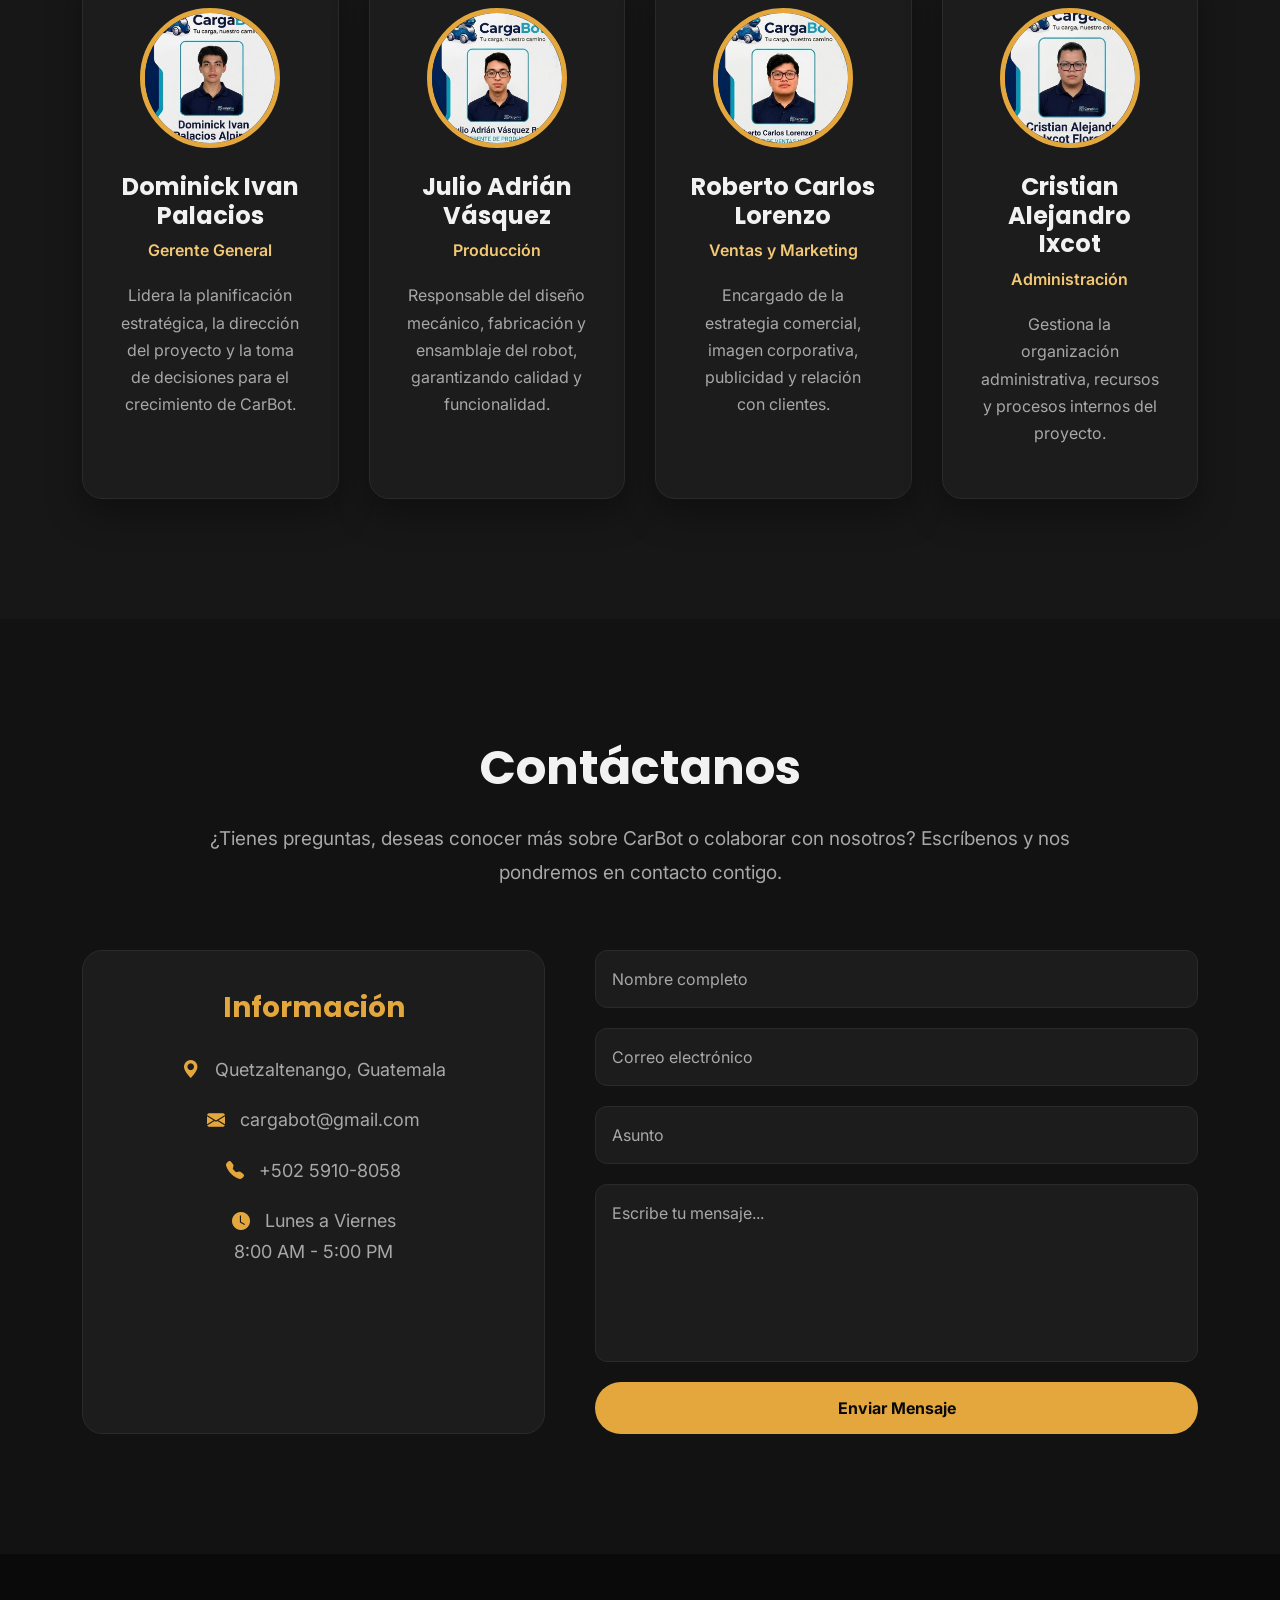
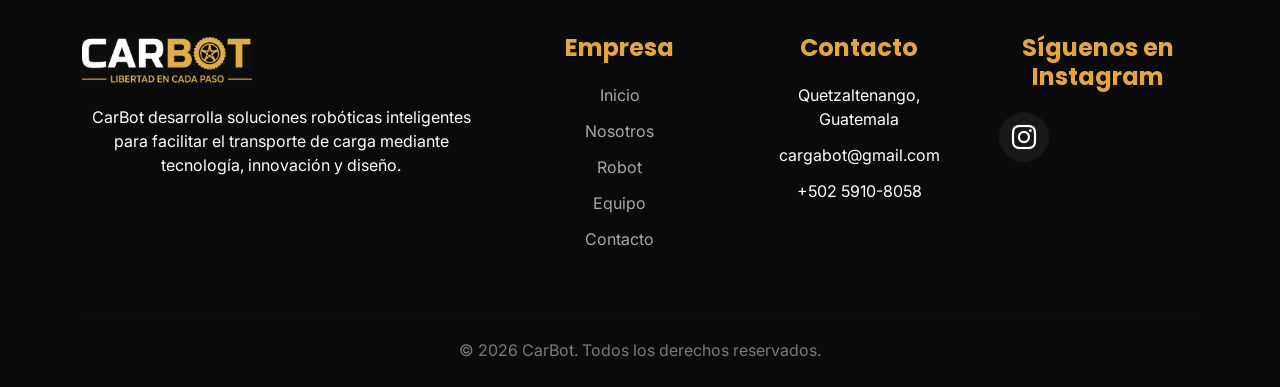
==== commit 8af56b67: "Update index.html" ====
--- a/index.html
+++ b/index.html
@@ -2,10 +2,8 @@
 <html lang="es">
 
 <head>
-
     <meta charset="UTF-8">
     <meta name="viewport" content="width=device-width, initial-scale=1.0">
-
     <title>CarBot | Tecnología que te sigue</title>
     <link rel="icon" type="image/png" href="img/favicon.png">
 
@@ -13,16 +11,12 @@
     <link href="https://cdn.jsdelivr.net/npm/bootstrap@5.3.7/dist/css/bootstrap.min.css" rel="stylesheet">
 
     <!-- Bootstrap Icons -->
-    <link rel="stylesheet"
-        href="https://cdn.jsdelivr.net/npm/bootstrap-icons@1.13.1/font/bootstrap-icons.min.css">
+    <link rel="stylesheet" href="https://cdn.jsdelivr.net/npm/bootstrap-icons@1.13.1/font/bootstrap-icons.min.css">
 
     <!-- Google Fonts -->
     <link rel="preconnect" href="https://fonts.googleapis.com">
     <link rel="preconnect" href="https://fonts.gstatic.com" crossorigin>
-
-    <link
-        href="https://fonts.googleapis.com/css2?family=Inter:wght@300;400;500;600;700&family=Poppins:wght@500;600;700;800&display=swap"
-        rel="stylesheet">
+    <link href="https://fonts.googleapis.com/css2?family=Inter:wght@300;400;500;600;700&family=Poppins:wght@500;600;700;800&display=swap" rel="stylesheet">
 
     <!-- CSS -->
     <link rel="stylesheet" href="css/style.css">
@@ -30,805 +24,389 @@
     <link rel="stylesheet" href="css/hero.css">
     <link rel="stylesheet" href="css/sections.css">
     <link rel="stylesheet" href="css/responsive.css">
-
 </head>
 
 <body>
 
-    <!-- =========================
-            NAVBAR
-    ========================== -->
-
+    <!-- NAVBAR -->
     <nav class="navbar navbar-expand-lg navbar-dark">
-
-        <div class="container">
-
+        <div class="container">
             <a class="navbar-brand" href="#inicio">
                 <img src="img/logo.png" alt="CarBot Logo">
             </a>
-
             <button class="navbar-toggler" type="button" data-bs-toggle="collapse" data-bs-target="#menu">
                 <span class="navbar-toggler-icon"></span>
             </button>
-
             <div class="collapse navbar-collapse justify-content-end" id="menu">
-
                 <ul class="navbar-nav align-items-lg-center">
-
                     <li class="nav-item">
                         <a class="nav-link active" href="#inicio">Inicio</a>
                     </li>
-
                     <li class="nav-item">
                         <a class="nav-link" href="#nosotros">Nosotros</a>
                     </li>
-
                     <li class="nav-item">
                         <a class="nav-link" href="#robot">Robot</a>
                     </li>
-
                     <li class="nav-item">
                         <a class="nav-link" href="#equipo">Equipo</a>
                     </li>
-
                     <li class="nav-item">
                         <a class="nav-link" href="#contacto">Contacto</a>
                     </li>
-                    <li class="nav-item"><a href="blog.html" class="nav-link">Blog</a></li>
+                    <li class="nav-item">
+                        <a href="blog.html" class="nav-link">Blog</a>
+                    </li>
                 </ul>
-
                 <a href="#contacto" class="btn-navbar">
                     Solicitar información
                 </a>
-
-            </div>
-
-        </div>
-
+            </div>
+        </div>
     </nav>
 
-    <!-- =========================
-            HERO
-    ========================== -->
-
+    <!-- HERO -->
     <section id="inicio" class="hero">
-
-        <div class="container">
-
+        <div class="container">
             <div class="row align-items-center">
-
                 <div class="col-lg-6 hero-text">
-
                     <h1>
-
                         Tecnología que te sigue.
-
                         <span>Innovación que te impulsa.</span>
-
                     </h1>
-
                     <p>
-
                         Diseñamos soluciones robóticas inteligentes que facilitan el transporte de carga y mejoran la movilidad de las personas mediante tecnología autónoma.
-
                     </p>
-
                     <a href="#nosotros" class="btn btn-cargabot">
-
                         Conocer el Proyecto
-
                     </a>
-
-                </div>
-
-<div class="col-lg-6 text-center">
-
-    <img src="img/logo.png"
-         class="hero-logo"
-         alt="CarBot">
-
-</div>
-
-            </div>
-
-        </div>
-
-    </section>
-
-    <!-- =========================
-            NOSOTROS
-    ========================== -->
-
+                </div>
+                <div class="col-lg-6 text-center">
+                    <img src="img/logo.png" class="hero-logo" alt="CarBot">
+                </div>
+            </div>
+        </div>
+    </section>
+
+    <!-- NOSOTROS -->
     <section id="nosotros" class="about">
-
-        <div class="container">
-
+        <div class="container">
             <h2>¿Quiénes Somos?</h2>
-
-            <p class="section-text">
-
+            <p class="section-text">
                 CarBot nace como un proyecto de ingeniería enfocado en desarrollar soluciones robóticas inteligentes para facilitar el transporte de carga mediante tecnología autónoma.
-
-            </p>
-
+            </p>
             <div class="cards">
-
                 <div class="card-item">
-
                     <h3>Misión</h3>
-
-                    <p>
-
-                        Desarrollar soluciones tecnológicas innovadoras que mejoren la movilidad y el transporte de carga mediante robótica inteligente.
-
-                    </p>
-
-                </div>
-
+                    <p>Desarrollar soluciones tecnológicas innovadoras que mejoren la movilidad y el transporte de carga mediante robótica inteligente.</p>
+                </div>
                 <div class="card-item">
-
                     <h3>Visión</h3>
-
-                    <p>
-
-                        Convertirnos en una empresa referente en Latinoamérica en el desarrollo de robots autónomos para asistencia y transporte.
-
-                    </p>
-
-                </div>
-
+                    <p>Convertirnos en una empresa referente en Latinoamérica en el desarrollo de robots autónomos para asistencia y transporte.</p>
+                </div>
                 <div class="card-item">
-
                     <h3>Valores</h3>
                     <ul class="values-list">
-
                         <li>Innovación</li>
                         <li>Trabajo en equipo</li>
                         <li>Compromiso</li>
                         <li>Calidad</li>
                         <li>Responsabilidad</li>
-
                     </ul>
-
-
-                </div>
-
-            </div>
-
-        </div>
-
-    </section>
-
-<!--========================
-        NUESTRO ROBOT
-=========================-->
-
-<section id="robot" class="robot-section">
-
-    <div class="container">
-
-        <div class="row align-items-center">
-
-            <div class="col-lg-6 text-center">
-
-                <img src="img/logo.png" class="robot-img" alt="Robot CarBot">
-
-            </div>
-
-            <div class="col-lg-6">
-
-                <h2>Nuestro Robot</h2>
-
-                <p class="robot-text">
-
-                    CarBot está diseñado para seguir automáticamente a su usuario utilizando sensores inteligentes, procesamiento electrónico y algoritmos de navegación.
-
-                    Su objetivo es facilitar el transporte de objetos pesados de forma segura, eficiente y completamente autónoma.
-
-                </p>
-
-                <div class="features">
-
-                    <div class="feature">
-
-                        <i class="bi bi-cpu-fill"></i>
-
-                        <div>
-
-                            <h4>Procesamiento Inteligente</h4>
-
-                            <p>Control mediante electrónica y programación.</p>
-
+                </div>
+            </div>
+        </div>
+    </section>
+
+    <!-- NUESTRO ROBOT -->
+    <section id="robot" class="robot-section">
+        <div class="container">
+            <div class="row align-items-center">
+                <div class="col-lg-6 text-center">
+                    <img src="img/logo.png" class="robot-img" alt="Robot CarBot">
+                </div>
+                <div class="col-lg-6">
+                    <h2>Nuestro Robot</h2>
+                    <p class="robot-text">
+                        CarBot está diseñado para seguir automáticamente a su usuario utilizando sensores inteligentes, procesamiento electrónico y algoritmos de navegación.
+                        Su objetivo es facilitar el transporte de objetos pesados de forma segura, eficiente y completamente autónoma.
+                    </p>
+                    <div class="features">
+                        <div class="feature">
+                            <i class="bi bi-cpu-fill"></i>
+                            <div>
+                                <h4>Procesamiento Inteligente</h4>
+                                <p>Control mediante electrónica y programación.</p>
+                            </div>
                         </div>
-
-                    </div>
-
-                    <div class="feature">
-
-                        <i class="bi bi-radar"></i>
-
-                        <div>
-
-                            <h4>Sensores Inteligentes</h4>
-
-                            <p>Seguimiento automático del usuario.</p>
-
+                        <div class="feature">
+                            <i class="bi bi-radar"></i>
+                            <div>
+                                <h4>Sensores Inteligentes</h4>
+                                <p>Seguimiento automático del usuario.</p>
+                            </div>
                         </div>
-
-                    </div>
-
-                    <div class="feature">
-
-                        <i class="bi bi-lightning-charge-fill"></i>
-
-                        <div>
-
-                            <h4>Energía Eficiente</h4>
-
-                            <p>Mayor autonomía y rendimiento.</p>
-
+                        <div class="feature">
+                            <i class="bi bi-lightning-charge-fill"></i>
+                            <div>
+                                <h4>Energía Eficiente</h4>
+                                <p>Mayor autonomía y rendimiento.</p>
+                            </div>
                         </div>
-
-                    </div>
-
-                    <div class="feature">
-
-                        <i class="bi bi-shield-check"></i>
-
-                        <div>
-
-                            <h4>Seguridad</h4>
-
-                            <p>Detección de obstáculos y protección del usuario.</p>
-
+                        <div class="feature">
+                            <i class="bi bi-shield-check"></i>
+                            <div>
+                                <h4>Seguridad</h4>
+                                <p>Detección de obstáculos y protección del usuario.</p>
+                            </div>
                         </div>
-
-                    </div>
-
-                </div>
-
-            </div>
-
-        </div>
-
-    </div>
-
-</section>
-
-<!--========================
-        GALERÍA
-=========================-->
-
-<section id="galeria" class="gallery-section">
-
-    <div class="container">
-
-        <h2>Galería del Proyecto</h2>
-
-        <p class="section-text">
-
-            Muy pronto compartiremos fotografías y videos del desarrollo de CarBot, mostrando cada etapa del diseño, fabricación y pruebas de nuestro robot.
-
-        </p>
-
-        <div class="gallery-grid">
-
-            <div class="gallery-item">
-
-                <img src="img/galeria/proximamente.png" alt="Próximamente">
-
-                <div class="gallery-overlay">
-
-                    Próximamente
-
-                </div>
-
-            </div>
-
-            <div class="gallery-item">
-
-
-              <img src="img/galeria/proximamente.png" alt="Próximamente">
-
-                <div class="gallery-overlay">
-
-                    Próximamente
-
-                </div>
-
-            </div>
-
-            <div class="gallery-item">
-
-                <img src="img/galeria/proximamente.png" alt="Próximamente">
-
-                <div class="gallery-overlay">
-
-                    Próximamente
-
-                </div>
-
-            </div>
-
-            <div class="gallery-item">
-
-                <img src="img/galeria/proximamente.png" alt="Próximamente">
-
-                <div class="gallery-overlay">
-
-                    Próximamente
-
-                </div>
-
-            </div>
-
-        </div>
-
-    </div>
-
-</section>
-
-
-<!--========================
-        ¿POR QUÉ CARBOT?
-=========================-->
-
-<section class="advantages">
-
-    <div class="container">
-
-        <h2>¿Por qué elegir CarBot?</h2>
-
-        <p class="section-text">
-
-            Nuestro compromiso es desarrollar soluciones tecnológicas que sean útiles, seguras e innovadoras, ofreciendo una nueva forma de transportar carga con comodidad y eficiencia.
-
-        </p>
-
-        <div class="advantages-grid">
-
-            <div class="adv-card">
-
-                <i class="bi bi-lightbulb-fill"></i>
-
-                <h3>Innovación</h3>
-
-                <p>
-
-                    Aplicamos ingeniería, electrónica y programación para crear soluciones diferentes y eficientes.
-
-                </p>
-
-            </div>
-
-            <div class="adv-card">
-
-                <i class="bi bi-shield-check"></i>
-
-                <h3>Seguridad</h3>
-
-                <p>
-
-                    Diseñado para operar con estabilidad, reduciendo riesgos durante el transporte de carga.
-
-                </p>
-
-            </div>
-
-            <div class="adv-card">
-
-                <i class="bi bi-cpu-fill"></i>
-
-                <h3>Tecnología</h3>
-
-                <p>
-
-                    Integración de sensores inteligentes y sistemas electrónicos para un funcionamiento autónomo.
-
-                </p>
-
-            </div>
-
-            <div class="adv-card">
-
-                <i class="bi bi-heart-fill"></i>
-
-                <h3>Compromiso</h3>
-
-                <p>
-
-                    Trabajamos para desarrollar tecnología que facilite la vida de las personas.
-
-                </p>
-
-            </div>
-
-        </div>
-
-    </div>
-
-</section>
-
-<!--========================
-        ESTADÍSTICAS
-=========================-->
-
-<section class="stats-section">
-
-    <div class="container">
-
-        <div class="stats-grid">
-
-            <div class="stat-item">
-
-                <h3>4</h3>
-                <p>Integrantes del equipo</p>
-
-            </div>
-
-            <div class="stat-item">
-
-                <h3>2026</h3>
-                <p>Año del proyecto</p>
-
-            </div>
-
-            <div class="stat-item">
-
-                <h3>100%</h3>
-                <p>Innovación</p>
-
-            </div>
-
-            <div class="stat-item">
-
-                <h3>1</h3>
-                <p>Prototipo en desarrollo</p>
-
-            </div>
-
-        </div>
-
-    </div>
-
-</section>
-
-<!--========================
-        LÍNEA DE TIEMPO
-=========================-->
-
-<section class="timeline-section">
-
-    <div class="container">
-
-        <h2>Desarrollo del Proyecto</h2>
-
-        <p class="section-text">
-
-            CarBot se encuentra en constante evolución. Estas son las principales etapas de nuestro desarrollo.
-
-        </p>
-
-        <div class="timeline">
-
-            <div class="timeline-item completed">
-
-                <div class="timeline-icon"><i class="bi bi-check-circle-fill"></i></div>
-                <div class="timeline-content">
-                    <h3>Idea del Proyecto</h3>
-                    <p>Definición del concepto y objetivos principales de CarBot.</p>
-                </div>
-            </div>
-
-            <div class="timeline-item completed">
-
-                <div class="timeline-icon"><i class="bi bi-check-circle-fill"></i></div>
-                <div class="timeline-content">
-                    <h3>Diseño Inicial</h3>
-                    <p>Planificación del sistema mecánico, electrónico y de control.</p>
-                </div>
-            </div>
-
-            <div class="timeline-item active">
-
-                <div class="timeline-icon"><i class="bi bi-gear-fill"></i></div>
-                <div class="timeline-content">
-                    <h3>Construcción del Prototipo</h3>
-                    <p>Ensamblaje y desarrollo del primer prototipo funcional.</p>
-                </div>
-            </div>
-
-            <div class="timeline-item">
-
-                <div class="timeline-icon"><i class="bi bi-circle"></i></div>
-                <div class="timeline-content">
-                    <h3>Pruebas y Optimización</h3>
-                    <p>Validación de sensores, seguimiento y rendimiento del sistema.</p>
-                </div>
-            </div>
-
-            <div class="timeline-item">
-
-                <div class="timeline-icon"><i class="bi bi-circle"></i></div>
-                <div class="timeline-content">
-                    <h3>Versión Final</h3>
-                    <p>Presentación del proyecto y preparación para futuras mejoras.</p>
-                </div>
-            </div>
-
-        </div>
-
-    </div>
-
-</section>
-
-<!--========================
-        EQUIPO
-=========================-->
-
-<section id="equipo" class="team-section">
-
-    <div class="container">
-
-        <h2>Nuestro Equipo</h2>
-
-        <p class="section-text">
-
-            Somos un equipo multidisciplinario comprometido con la innovación, el desarrollo tecnológico y la creación de soluciones robóticas que mejoren la vida de las personas.
-
-        </p>
-
-        <div class="team-grid">
-
-            <div class="member-card">
-
-                <img src="img/equipo/dominick.jpeg" alt="Dominick Ivan Palacios">
-
-                <h3>Dominick Ivan Palacios</h3>
-
-                <span>Gerente General</span>
-
-                <p>
-                    Lidera la planificación estratégica, la dirección del proyecto y la toma de decisiones para el crecimiento de CarBot.
-                </p>
-
-            </div>
-
-            <div class="member-card">
-
-                <img src="img/equipo/julio.jpeg" alt="Julio Adrián Vásquez">
-
-                <h3>Julio Adrián Vásquez</h3>
-
-                <span>Producción</span>
-
-                <p>
-                    Responsable del diseño mecánico, fabricación y ensamblaje del robot, garantizando calidad y funcionalidad.
-                </p>
-
-            </div>
-
-            <div class="member-card">
-
-                <img src="img/equipo/roberto.jpeg" alt="Roberto Carlos Lorenzo">
-
-                <h3>Roberto Carlos Lorenzo</h3>
-
-                <span>Ventas y Marketing</span>
-
-                <p>
-                    Encargado de la estrategia comercial, imagen corporativa, publicidad y relación con clientes.
-                </p>
-
-            </div>
-
-            <div class="member-card">
-
-                <img src="img/equipo/cristian.jpeg" alt="Cristian Alejandro Ixcot">
-
-                <h3>Cristian Alejandro Ixcot</h3>
-
-                <span>Administración</span>
-
-                <p>
-                    Gestiona la organización administrativa, recursos y procesos internos del proyecto.
-                </p>
-
-            </div>
-
-        </div>
-
-    </div>
-
-</section>
-
- <!--========================
-        CONTACTO
-=========================-->
-
-<section id="contacto" class="contact-section">
-
-    <div class="container">
-
-        <h2>Contáctanos</h2>
-
-        <p class="section-text">
-
-            ¿Tienes preguntas, deseas conocer más sobre CarBot o colaborar con nosotros? Escríbenos y nos pondremos en contacto contigo.
-
-        </p>
-
-        <div class="contact-container">
-
-            <div class="contact-info">
-
-                <h3>Información</h3>
-
-                <p><i class="bi bi-geo-alt-fill"></i> Quetzaltenango, Guatemala</p>
-
-                <p><i class="bi bi-envelope-fill"></i> cargabot@gmail.com</p>
-
-                <p><i class="bi bi-telephone-fill"></i> +502 5910-8058</p>
-
-                <p><i class="bi bi-clock-fill"></i> Lunes a Viernes<br>8:00 AM - 5:00 PM</p>
-
-            </div>
-
-            <form class="contact-form"
-      action="https://formsubmit.co/cargabot@gmail.com"
-      method="POST">
-
-    <!-- Asunto del correo -->
-    <input type="hidden"
-           name="_subject"
-           value="Nuevo mensaje desde CarBot">
-
-    <!-- Formato del correo -->
-    <input type="hidden"
-           name="_template"
-           value="table">
-
-    <!-- Protección contra spam -->
-    <input type="hidden"
-           name="_captcha"
-           value="true">
-
-    <!-- Nombre -->
-    <input type="text"
-           name="name"
-           placeholder="Nombre completo"
-           required>
-
-    <!-- Correo -->
-    <input type="email"
-           name="email"
-           placeholder="Correo electrónico"
-           required>
-
-    <!-- Asunto -->
-    <input type="text"
-           name="subject"
-           placeholder="Asunto"
-           required>
-
-    <!-- Mensaje -->
-    <textarea name="message"
-              rows="6"
-              placeholder="Escribe tu mensaje..."
-              required></textarea>
-
-    <button type="submit" class="btn-cargabot">
-
-        Enviar Mensaje
-
-    </button>
-
-</form>
-
-        </div>
-
-    </div>
-
-</section>
-
-
-<!--========================
-        FOOTER
-=========================-->
-
-<footer class="footer">
-
-    <div class="container">
-
-        <div class="footer-grid">
-
-            <div>
-
-                <img src="img/logo.png" class="footer-logo" alt="CarBot">
-
-                <p>
-
-                    CarBot desarrolla soluciones robóticas inteligentes para facilitar el transporte de carga mediante tecnología, innovación y diseño.
-
-                </p>
-
-            </div>
-
-            <div>
-
-                <h4>Empresa</h4>
-
-                <ul>
-
-                    <li><a href="#inicio">Inicio</a></li>
-
-                    <li><a href="#nosotros">Nosotros</a></li>
-
-                    <li><a href="#robot">Robot</a></li>
-
-                    <li><a href="#equipo">Equipo</a></li>
-
-                    <li><a href="#contacto">Contacto</a></li>
-
-                </ul>
-
-            </div>
-
-            <div>
-
-                <h4>Contacto</h4>
-
-                <ul>
-
-                    <li>Quetzaltenango, Guatemala</li>
-
-                    <li>cargabot@gmail.com</li>
-
-                    <li>+502 5910-8058</li>
-
-                </ul>
-
-            </div>
-
-            <div>
-
-                <h4>Síguenos en Instagram</h4>
-
-                  <div class="socials">
-
-                  <a href="https://www.instagram.com/carga_bot?igsh=ZjIycTZmMjVieHpn"
-                     target="_blank"
-                     rel="noopener noreferrer"
-                     aria-label="Instagram de CarBot">
-
-                 <i class="bi bi-instagram"></i>
-
-                    </a>
-
-                </div> 
-
-            </div>
-
-        </div>
-
-        <hr>
-
-        <div class="footer-copy">
-
-            © 2026 CarBot. Todos los derechos reservados.
-
-        </div>
-
-    </div>
-
-</footer>
+                    </div>
+                </div>
+            </div>
+        </div>
+    </section>
+
+    <!-- GALERÍA -->
+    <section id="galeria" class="gallery-section">
+        <div class="container">
+            <h2>Galería del Proyecto</h2>
+            <p class="section-text">
+                Muy pronto compartiremos fotografías y videos del desarrollo de CarBot, mostrando cada etapa del diseño, fabricación y pruebas de nuestro robot.
+            </p>
+            <div class="gallery-grid">
+                <div class="gallery-item">
+                    <img src="img/galeria/proximamente.png" alt="Próximamente">
+                    <div class="gallery-overlay">Próximamente</div>
+                </div>
+                <div class="gallery-item">
+                    <img src="img/galeria/proximamente.png" alt="Próximamente">
+                    <div class="gallery-overlay">Próximamente</div>
+                </div>
+                <div class="gallery-item">
+                    <img src="img/galeria/proximamente.png" alt="Próximamente">
+                    <div class="gallery-overlay">Próximamente</div>
+                </div>
+                <div class="gallery-item">
+                    <img src="img/galeria/proximamente.png" alt="Próximamente">
+                    <div class="gallery-overlay">Próximamente</div>
+                </div>
+            </div>
+        </div>
+    </section>
+
+    <!-- ¿POR QUÉ CARBOT? -->
+    <section class="advantages">
+        <div class="container">
+            <h2>¿Por qué elegir CarBot?</h2>
+            <p class="section-text">
+                Nuestro compromiso es desarrollar soluciones tecnológicas que sean útiles, seguras e innovadoras, ofreciendo una nueva forma de transportar carga con comodidad y eficiencia.
+            </p>
+            <div class="advantages-grid">
+                <div class="adv-card">
+                    <i class="bi bi-lightbulb-fill"></i>
+                    <h3>Innovación</h3>
+                    <p>Aplicamos ingeniería, electrónica y programación para crear soluciones diferentes y eficientes.</p>
+                </div>
+                <div class="adv-card">
+                    <i class="bi bi-shield-check"></i>
+                    <h3>Seguridad</h3>
+                    <p>Diseñado para operar con estabilidad, reduciendo riesgos durante el transporte de carga.</p>
+                </div>
+                <div class="adv-card">
+                    <i class="bi bi-cpu-fill"></i>
+                    <h3>Tecnología</h3>
+                    <p>Integración de sensores inteligentes y sistemas electrónicos para un funcionamiento autónomo.</p>
+                </div>
+                <div class="adv-card">
+                    <i class="bi bi-heart-fill"></i>
+                    <h3>Compromiso</h3>
+                    <p>Trabajamos para desarrollar tecnología que facilite la vida de las personas.</p>
+                </div>
+            </div>
+        </div>
+    </section>
+
+    <!-- ESTADÍSTICAS -->
+    <section class="stats-section">
+        <div class="container">
+            <div class="stats-grid">
+                <div class="stat-item">
+                    <h3>4</h3>
+                    <p>Integrantes del equipo</p>
+                </div>
+                <div class="stat-item">
+                    <h3>2026</h3>
+                    <p>Año del proyecto</p>
+                </div>
+                <div class="stat-item">
+                    <h3>100%</h3>
+                    <p>Innovación</p>
+                </div>
+                <div class="stat-item">
+                    <h3>1</h3>
+                    <p>Prototipo en desarrollo</p>
+                </div>
+            </div>
+        </div>
+    </section>
+
+    <!-- LÍNEA DE TIEMPO -->
+    <section class="timeline-section">
+        <div class="container">
+            <h2>Desarrollo del Proyecto</h2>
+            <p class="section-text">
+                CarBot se encuentra en constante evolución. Estas son las principales etapas de nuestro desarrollo.
+            </p>
+            <div class="timeline">
+                <div class="timeline-item completed">
+                    <div class="timeline-icon"><i class="bi bi-check-circle-fill"></i></div>
+                    <div class="timeline-content">
+                        <h3>Idea del Proyecto</h3>
+                        <p>Definición del concepto y objetivos principales de CarBot.</p>
+                    </div>
+                </div>
+                <div class="timeline-item completed">
+                    <div class="timeline-icon"><i class="bi bi-check-circle-fill"></i></div>
+                    <div class="timeline-content">
+                        <h3>Diseño Inicial</h3>
+                        <p>Planificación del sistema mecánico, electrónico y de control.</p>
+                    </div>
+                </div>
+                <div class="timeline-item active">
+                    <div class="timeline-icon"><i class="bi bi-gear-fill"></i></div>
+                    <div class="timeline-content">
+                        <h3>Construcción del Prototipo</h3>
+                        <p>Ensamblaje y desarrollo del primer prototipo funcional.</p>
+                    </div>
+                </div>
+                <div class="timeline-item">
+                    <div class="timeline-icon"><i class="bi bi-circle"></i></div>
+                    <div class="timeline-content">
+                        <h3>Pruebas y Optimización</h3>
+                        <p>Validación de sensores, seguimiento y rendimiento del sistema.</p>
+                    </div>
+                </div>
+                <div class="timeline-item">
+                    <div class="timeline-icon"><i class="bi bi-circle"></i></div>
+                    <div class="timeline-content">
+                        <h3>Versión Final</h3>
+                        <p>Presentación del proyecto y preparación para futuras mejoras.</p>
+                    </div>
+                </div>
+            </div>
+        </div>
+    </section>
+
+    <!-- EQUIPO -->
+    <section id="equipo" class="team-section">
+        <div class="container">
+            <h2>Nuestro Equipo</h2>
+            <p class="section-text">
+                Somos un equipo multidisciplinario comprometido con la innovación, el desarrollo tecnológico y la creación de soluciones robóticas que mejoren la vida de las personas.
+            </p>
+            <div class="team-grid">
+                <div class="member-card">
+                    <img src="img/equipo/dominick.jpeg" alt="Dominick Ivan Palacios">
+                    <h3>Dominick Ivan Palacios</h3>
+                    <span>Gerente General</span>
+                    <p>Lidera la planificación estratégica, la dirección del proyecto y la toma de decisiones para el crecimiento de CarBot.</p>
+                </div>
+                <div class="member-card">
+                    <img src="img/equipo/julio.jpeg" alt="Julio Adrián Vásquez">
+                    <h3>Julio Adrián Vásquez</h3>
+                    <span>Producción</span>
+                    <p>Responsable del diseño mecánico, fabricación y ensamblaje del robot, garantizando calidad y funcionalidad.</p>
+                </div>
+                <div class="member-card">
+                    <img src="img/equipo/roberto.jpeg" alt="Roberto Carlos Lorenzo">
+                    <h3>Roberto Carlos Lorenzo</h3>
+                    <span>Ventas y Marketing</span>
+                    <p>Encargado de la estrategia comercial, imagen corporativa, publicidad y relación con clientes.</p>
+                </div>
+                <div class="member-card">
+                    <img src="img/equipo/cristian.jpeg" alt="Cristian Alejandro Ixcot">
+                    <h3>Cristian Alejandro Ixcot</h3>
+                    <span>Administración</span>
+                    <p>Gestiona la organización administrativa, recursos y procesos internos del proyecto.</p>
+                </div>
+            </div>
+        </div>
+    </section>
+
+    <!-- CONTACTO -->
+    <section id="contacto" class="contact-section">
+        <div class="container">
+            <h2>Contáctanos</h2>
+            <p class="section-text">
+                ¿Tienes preguntas, deseas conocer más sobre CarBot o colaborar con nosotros? Escríbenos y nos pondremos en contacto contigo.
+            </p>
+            <div class="contact-container">
+                <div class="contact-info">
+                    <h3>Información</h3>
+                    <p><i class="bi bi-geo-alt-fill"></i> Quetzaltenango, Guatemala</p>
+                    <p><i class="bi bi-envelope-fill"></i> cargabot@gmail.com</p>
+                    <p><i class="bi bi-telephone-fill"></i> +502 5910-8058</p>
+                    <p><i class="bi bi-clock-fill"></i> Lunes a Viernes<br>8:00 AM - 5:00 PM</p>
+                </div>
+                <form class="contact-form" action="https://formsubmit.co/cargabot@gmail.com" method="POST">
+                    <input type="hidden" name="_subject" value="Nuevo mensaje desde CarBot">
+                    <input type="hidden" name="_template" value="table">
+                    <input type="hidden" name="_captcha" value="true">
+                    <input type="text" name="name" placeholder="Nombre completo" required>
+                    <input type="email" name="email" placeholder="Correo electrónico" required>
+                    <input type="text" name="subject" placeholder="Asunto" required>
+                    <textarea name="message" rows="6" placeholder="Escribe tu mensaje..." required></textarea>
+                    <button type="submit" class="btn-cargabot">Enviar Mensaje</button>
+                </form>
+            </div>
+        </div>
+    </section>
+
+    <!-- FOOTER -->
+    <footer class="footer">
+        <div class="container">
+            <div class="footer-grid">
+                <div>
+                    <img src="img/logo.png" class="footer-logo" alt="CarBot">
+                    <p>CarBot desarrolla soluciones robóticas inteligentes para facilitar el transporte de carga mediante tecnología, innovación y diseño.</p>
+                </div>
+                <div>
+                    <h4>Empresa</h4>
+                    <ul>
+                        <li><a href="#inicio">Inicio</a></li>
+                        <li><a href="#nosotros">Nosotros</a></li>
+                        <li><a href="#robot">Robot</a></li>
+                        <li><a href="#equipo">Equipo</a></li>
+                        <li><a href="#contacto">Contacto</a></li>
+                    </ul>
+                </div>
+                <div>
+                    <h4>Contacto</h4>
+                    <ul>
+                        <li>Quetzaltenango, Guatemala</li>
+                        <li>cargabot@gmail.com</li>
+                        <li>+502 5910-8058</li>
+                    </ul>
+                </div>
+                <div>
+                    <h4>Síguenos en Instagram</h4>
+                    <div class="socials">
+                        <a href="https://www.instagram.com/carga_bot?igsh=ZjIycTZmMjVieHpn" target="_blank" rel="noopener noreferrer" aria-label="Instagram de CarBot">
+                            <i class="bi bi-instagram"></i>
+                        </a>
+                    </div>
+                </div>
+            </div>
+            <hr>
+            <div class="footer-copy">
+                © 2026 CarBot. Todos los derechos reservados.
+            </div>
+        </div>
+    </footer>
 
     <!-- Bootstrap -->
     <script src="https://cdn.jsdelivr.net/npm/bootstrap@5.3.7/dist/js/bootstrap.bundle.min.js"></script>
-
     <!-- JavaScript -->
     <script src="js/script.js"></script>
-
 </body>
-
 </html>
--- a/css/style.css
+++ b/css/style.css
@@ -1,12 +1,11 @@
-/*==========================================
-            CARGABOT
+/* ==========================================
+            CARBOT
             style.css
 ==========================================*/
 
 /* PALETA DE COLORES - acorde al logo CarBot */
 
 :root{
-
     --cb-black-deep:#0a0a0a;   /* fondos más oscuros (footer, stats) */
     --cb-black:#121212;        /* fondo base */
     --cb-surface:#1c1c1c;      /* tarjetas / cajas */
@@ -21,7 +20,6 @@
 
     --cb-text:#f2f2f2;         /* texto principal sobre fondo oscuro */
     --cb-text-muted:#a8a8a8;   /* texto secundario */
-
 }
 
 /* RESET */
@@ -37,128 +35,85 @@
 }
 
 body{
-
     font-family:'Inter',sans-serif;
-
     background:var(--cb-black);
-
     color:var(--cb-text);
-
     overflow-x:hidden;
-
 }
 
 /* TITULOS */
 
 h1,h2,h3,h4,h5{
-
     font-family:'Poppins',sans-serif;
-
     font-weight:700;
-
 }
 
 /* ENLACES */
 
 a{
-
     text-decoration:none;
-
 }
 
 /* IMAGENES */
 
 img{
-
     max-width:100%;
-
     display:block;
-
 }
 
 /* BOTON PRINCIPAL */
 
 .btn-cargabot{
-
     background:var(--cb-gold);
-
     color:var(--cb-black-deep);
-
     padding:14px 35px;
-
     border-radius:50px;
-
     font-weight:700;
-
     transition:.35s;
-
     border:none;
-
 }
 
 .btn-cargabot:hover{
-
     background:var(--cb-gold-dark);
-
     color:white;
-
     transform:translateY(-4px);
-
 }
 
 /* TITULOS DE SECCIONES */
 
 section h2{
-
     font-size:48px;
-
     text-align:center;
-
     color:var(--cb-text);
-
     margin-bottom:25px;
-
 }
 
 /* PARRAFOS PRINCIPALES */
 
 .section-text{
-
     max-width:900px;
-
     margin:auto;
-
     text-align:center;
-
     line-height:1.8;
-
     font-size:19px;
-
     color:var(--cb-text-muted);
-
     margin-bottom:60px;
-
 }
 
 /* FOOTER */
 
 .footer{
-
     background:var(--cb-black-deep);
-
     color:var(--cb-text);
-
     padding:30px 0;
-
     text-align:center;
-
 }
 
 /* =========================================
-   TRANSICIONES ENTRE PÁGINAS
+    TRANSICIONES ENTRE PÁGINAS
 ========================================= */
 body {
-    opacity: 0;
+    opacity: 1;
     transition: opacity 0.4s ease-in-out;
 }
 
--- a/css/navbar.css
+++ b/css/navbar.css
@@ -1,135 +1,79 @@
-
 .navbar{
-
     position: fixed;
-
     top: 0;
     left: 0;
-
     width: 100%;
-
     z-index: 1000;
-
     padding: 18px 0;
-
     transition: all .35s ease;
-
 }
 
 /* Cuando se hace scroll */
-
 .navbar.scrolled{
-
     background: rgba(10,10,10,.95);
-
     backdrop-filter: blur(12px);
-
     box-shadow: 0 10px 25px rgba(0,0,0,.45);
-
 }
 
 /* Logo */
-
 .navbar-brand img{
-
     height:48px;
-
     transition:.3s;
-
 }
 
 .navbar-brand img:hover{
-
     transform:scale(1.05);
-
 }
 
 /* Links */
-
 .nav-link{
-
     color:white !important;
-
     margin-left:18px;
-
     font-weight:600;
-
     position:relative;
-
     transition:.3s;
-
 }
 
 .nav-link::after{
-
     content:"";
-
     position:absolute;
-
     left:0;
-
     bottom:-6px;
-
     width:0;
-
     height:2px;
-
     background:var(--cb-gold);
-
     transition:.3s;
-
 }
 
 .nav-link:hover::after{
-
     width:100%;
-
 }
 
 .nav-link:hover{
-
     color:var(--cb-gold) !important;
-
 }
 
 /* Botón */
-
 .btn-navbar{
-
     margin-left:30px;
-
     background:var(--cb-gold);
-
     color:var(--cb-black-deep);
-
     padding:12px 28px;
-
     border-radius:50px;
-
     font-weight:700;
-
     transition:.35s;
-
 }
 
 .btn-navbar:hover{
-
     background:white;
-
     color:var(--cb-black-deep);
-
     transform:translateY(-3px);
-
 }
 
 /* Botón hamburguesa */
-
 .navbar-toggler{
-
     border:none;
-
     box-shadow:none !important;
-
 }
 
 /* Mantiene el texto dorado en la página activa */
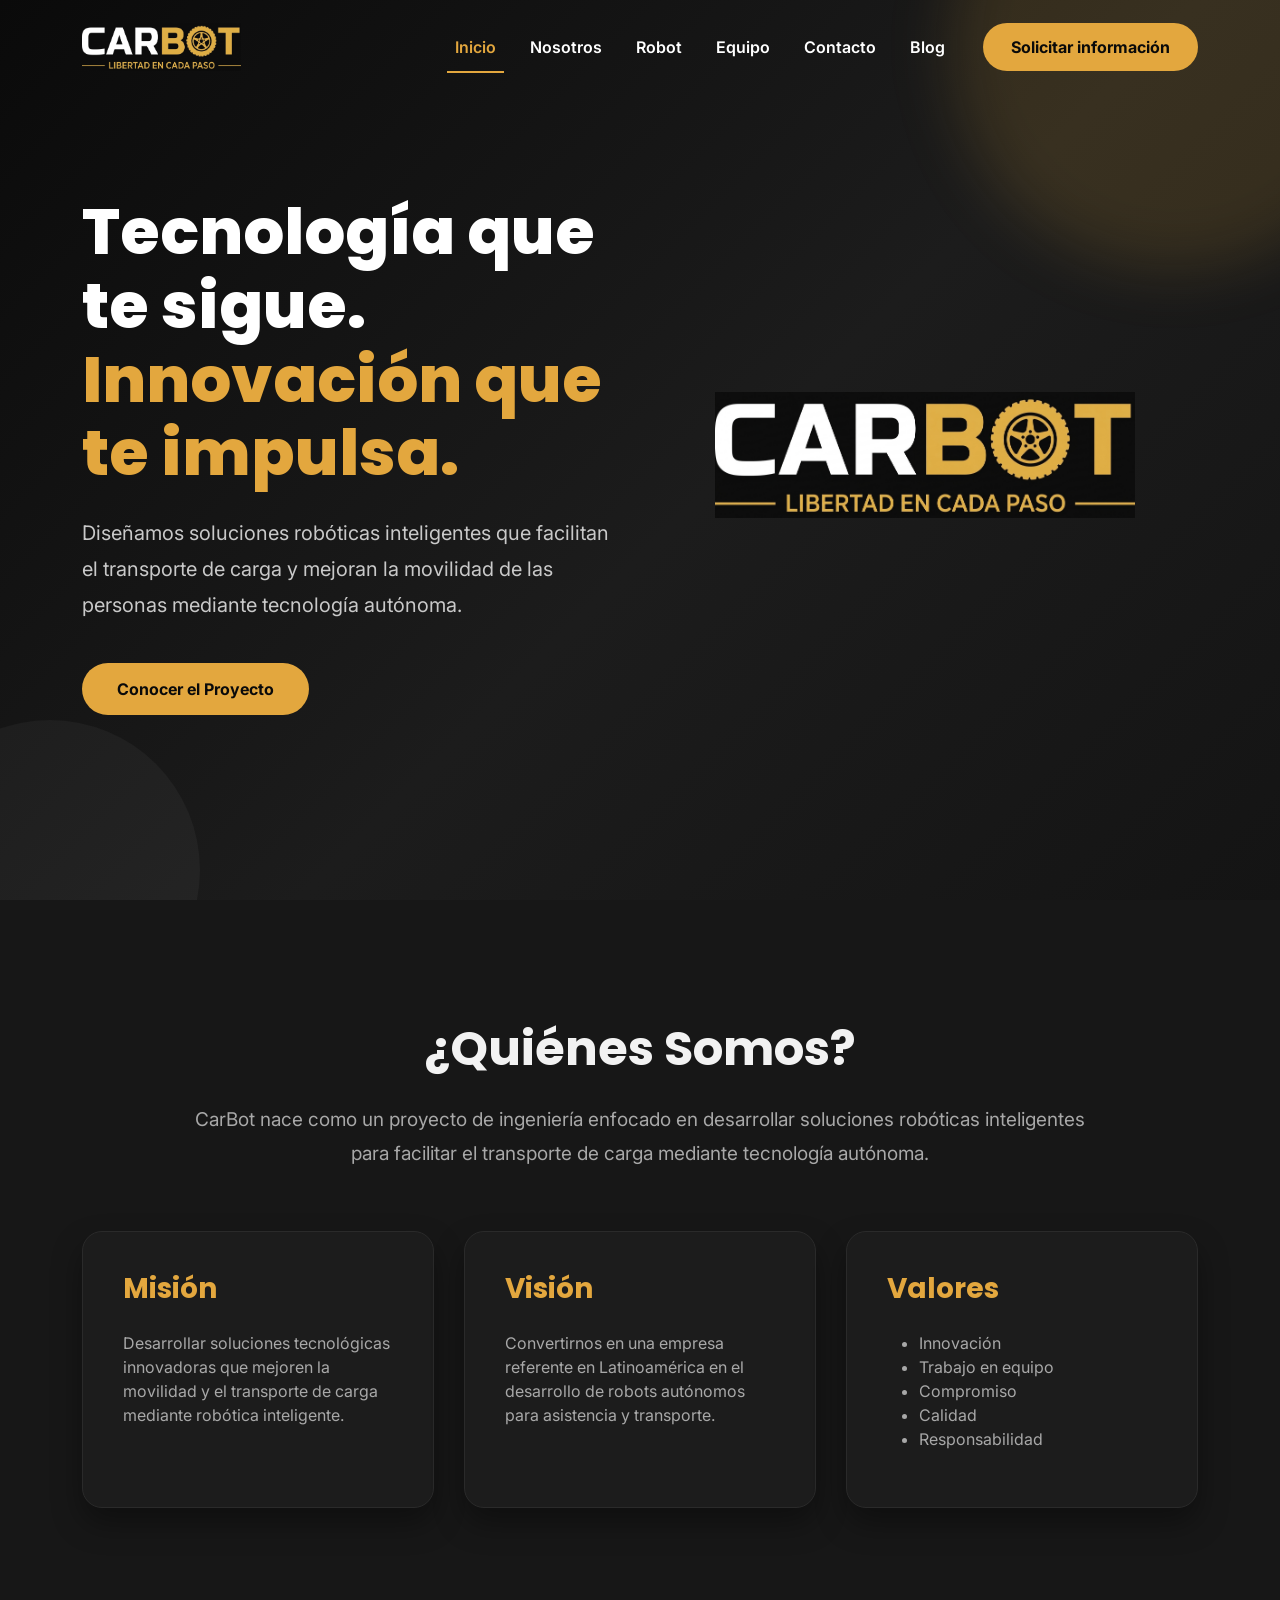
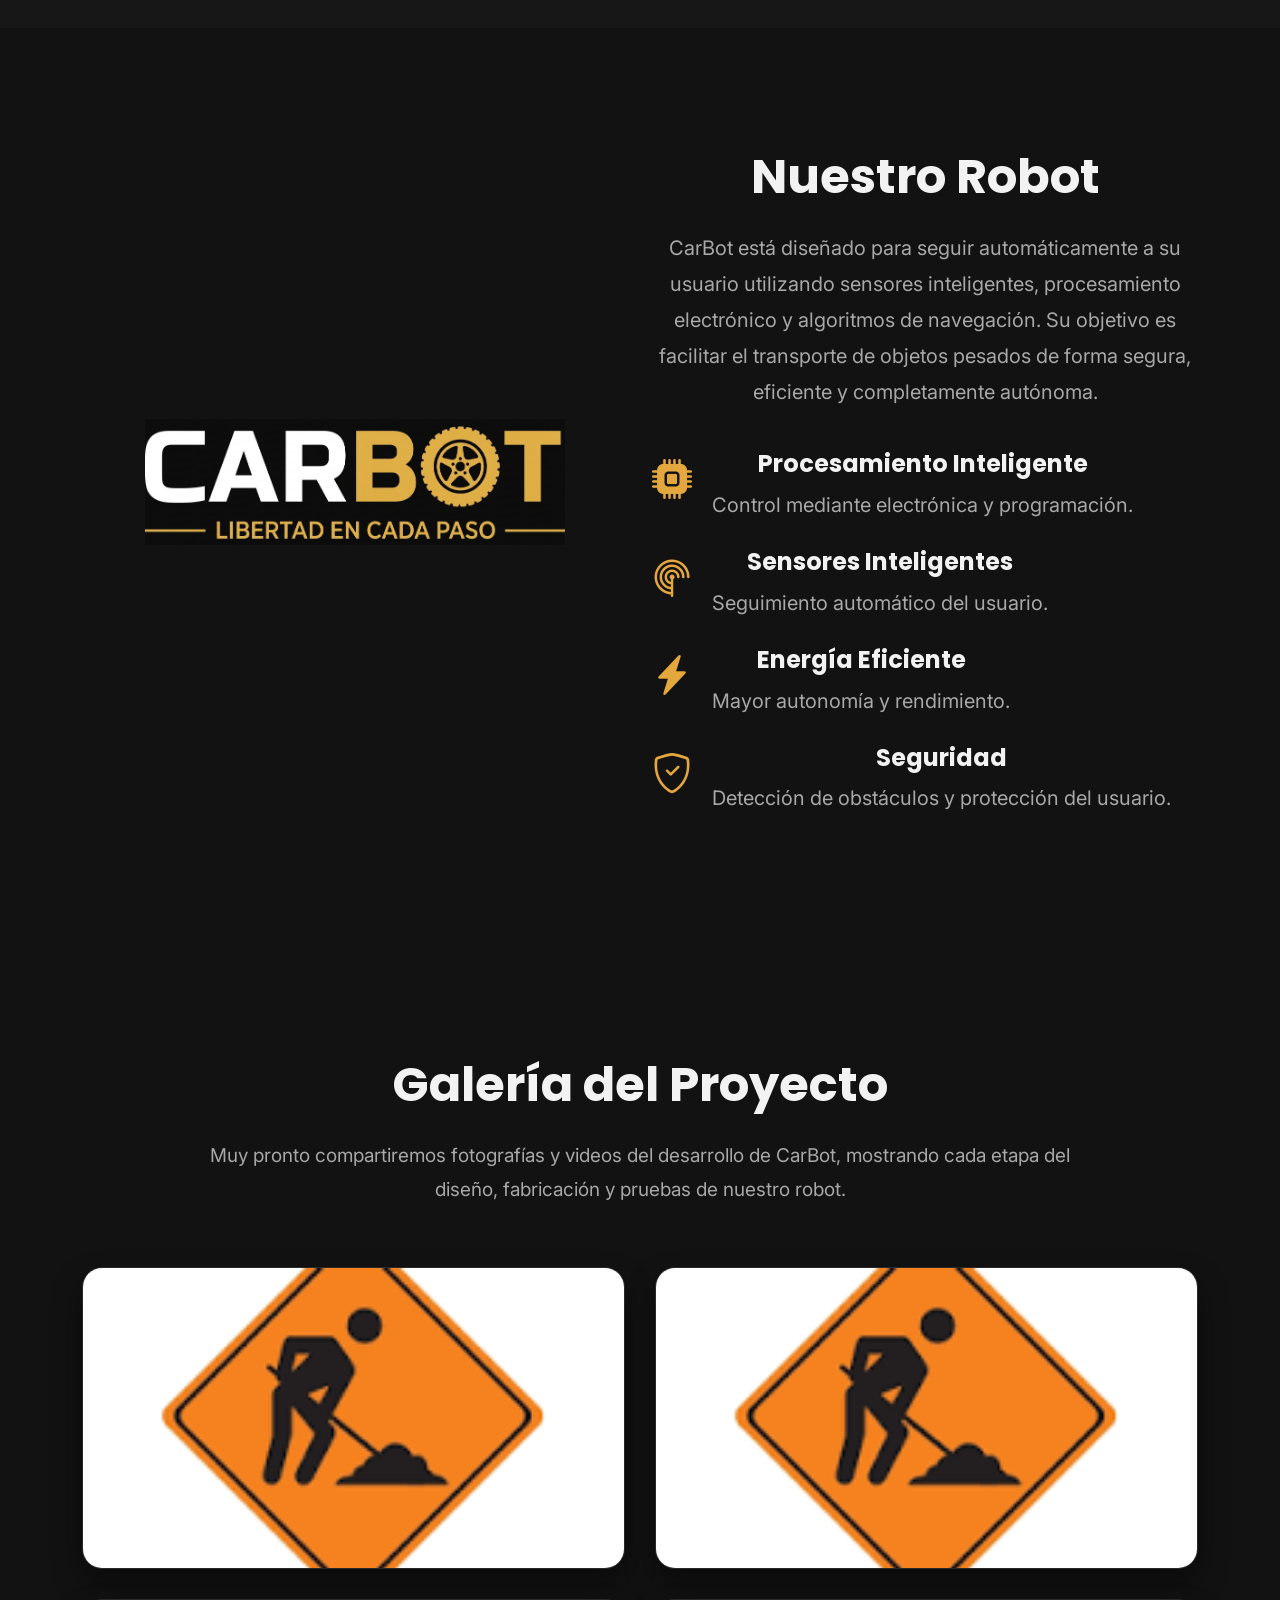
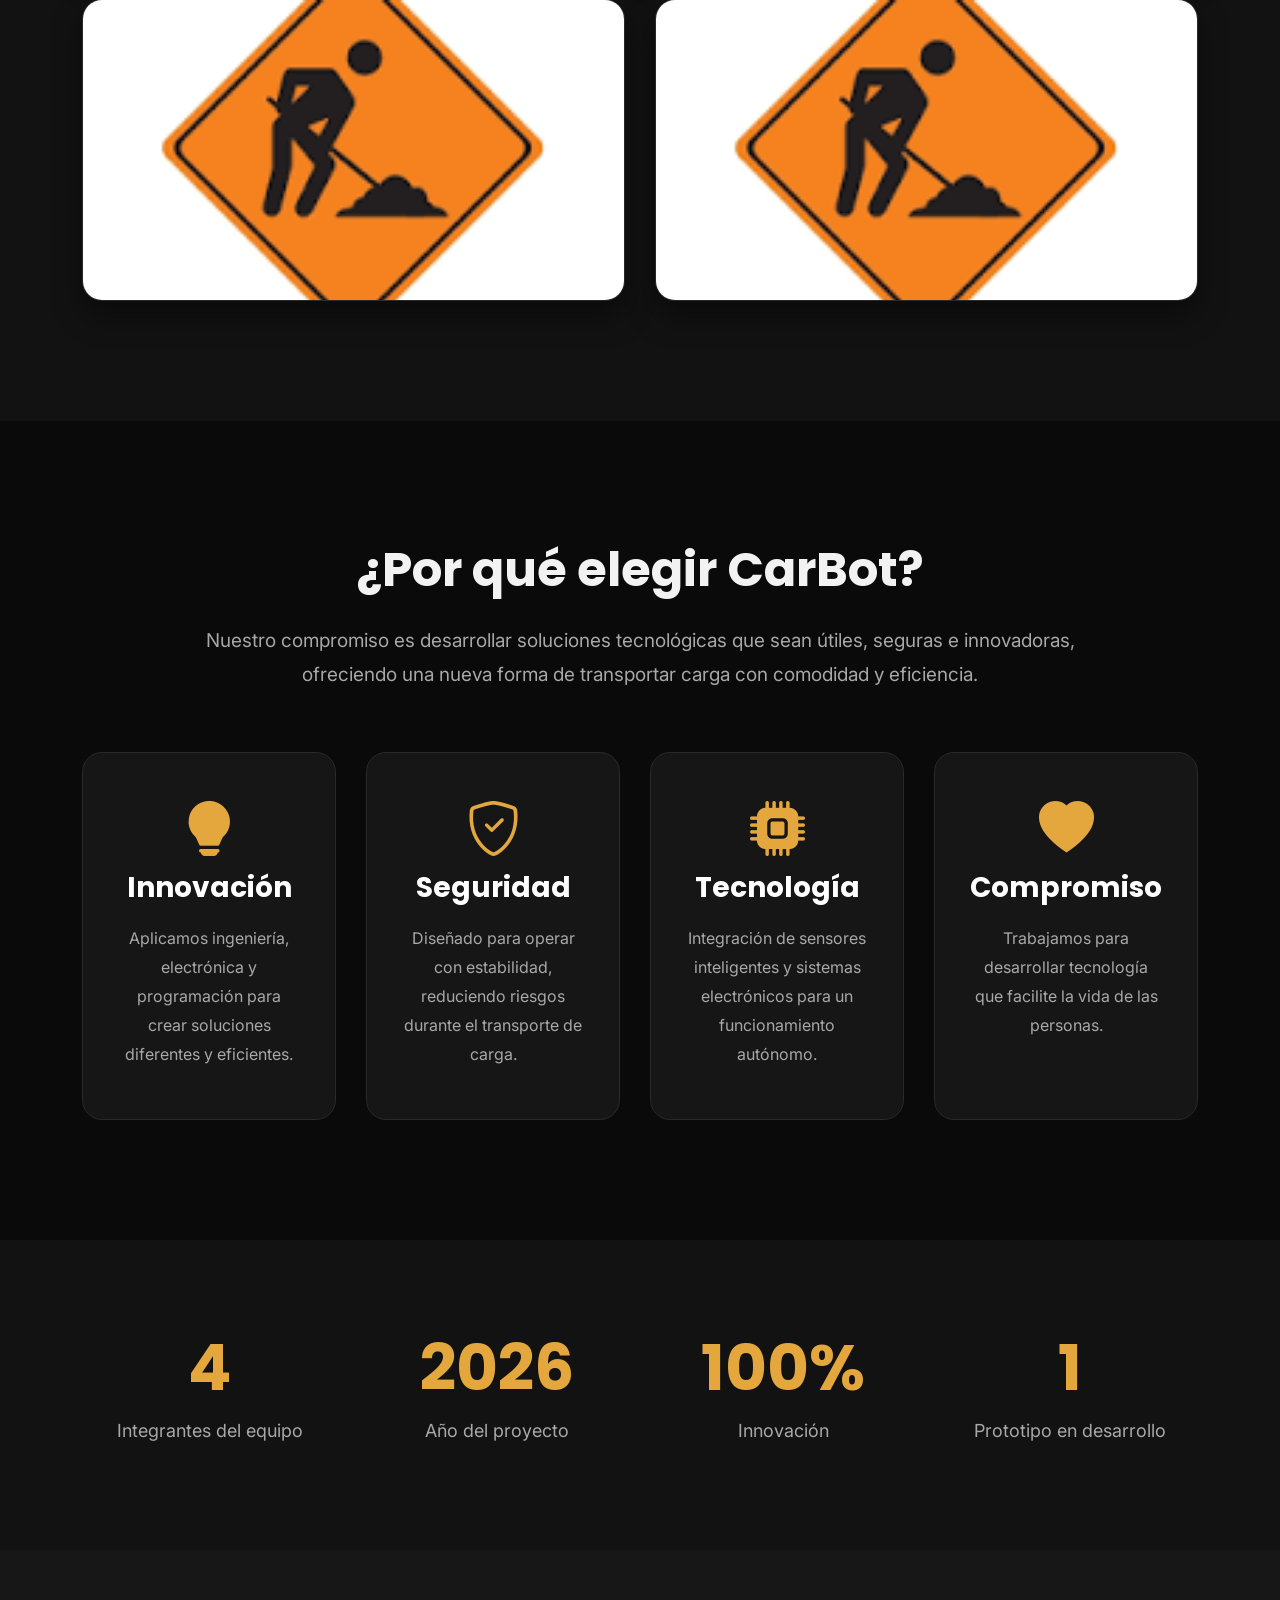
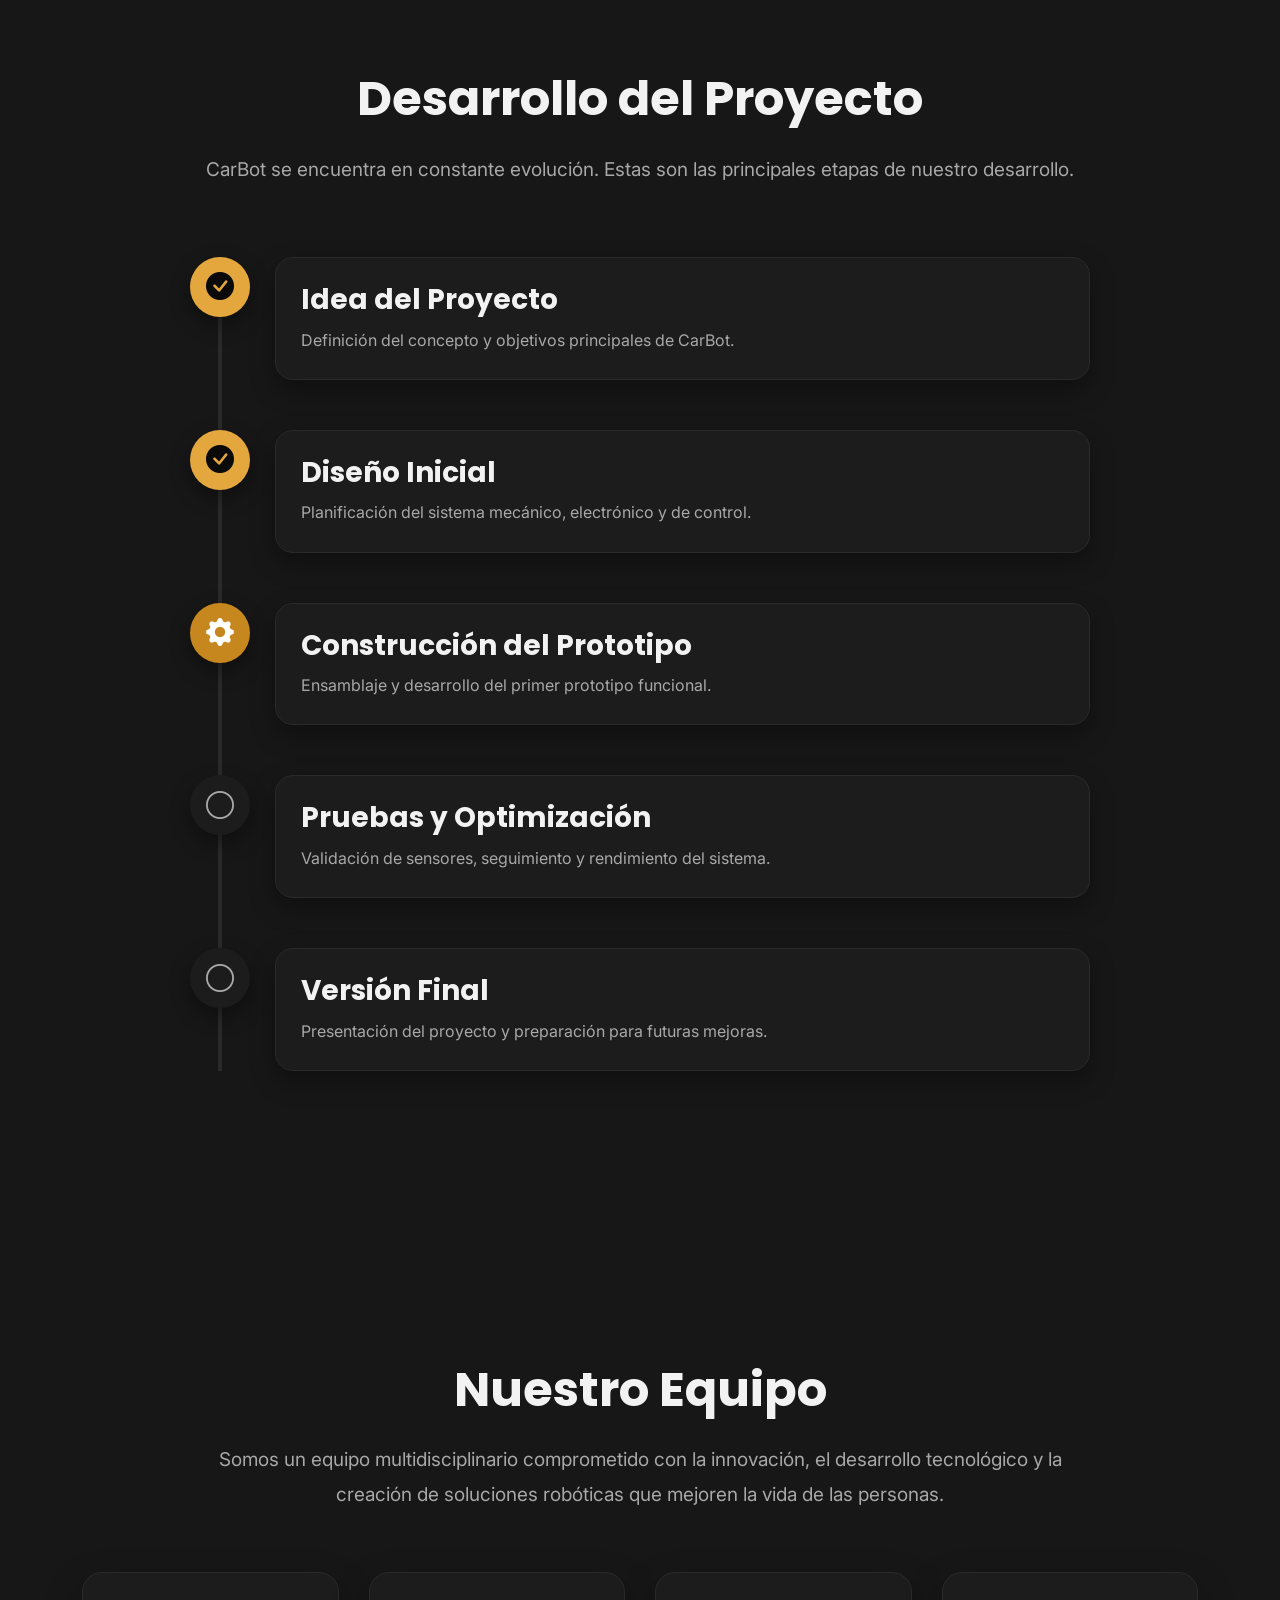
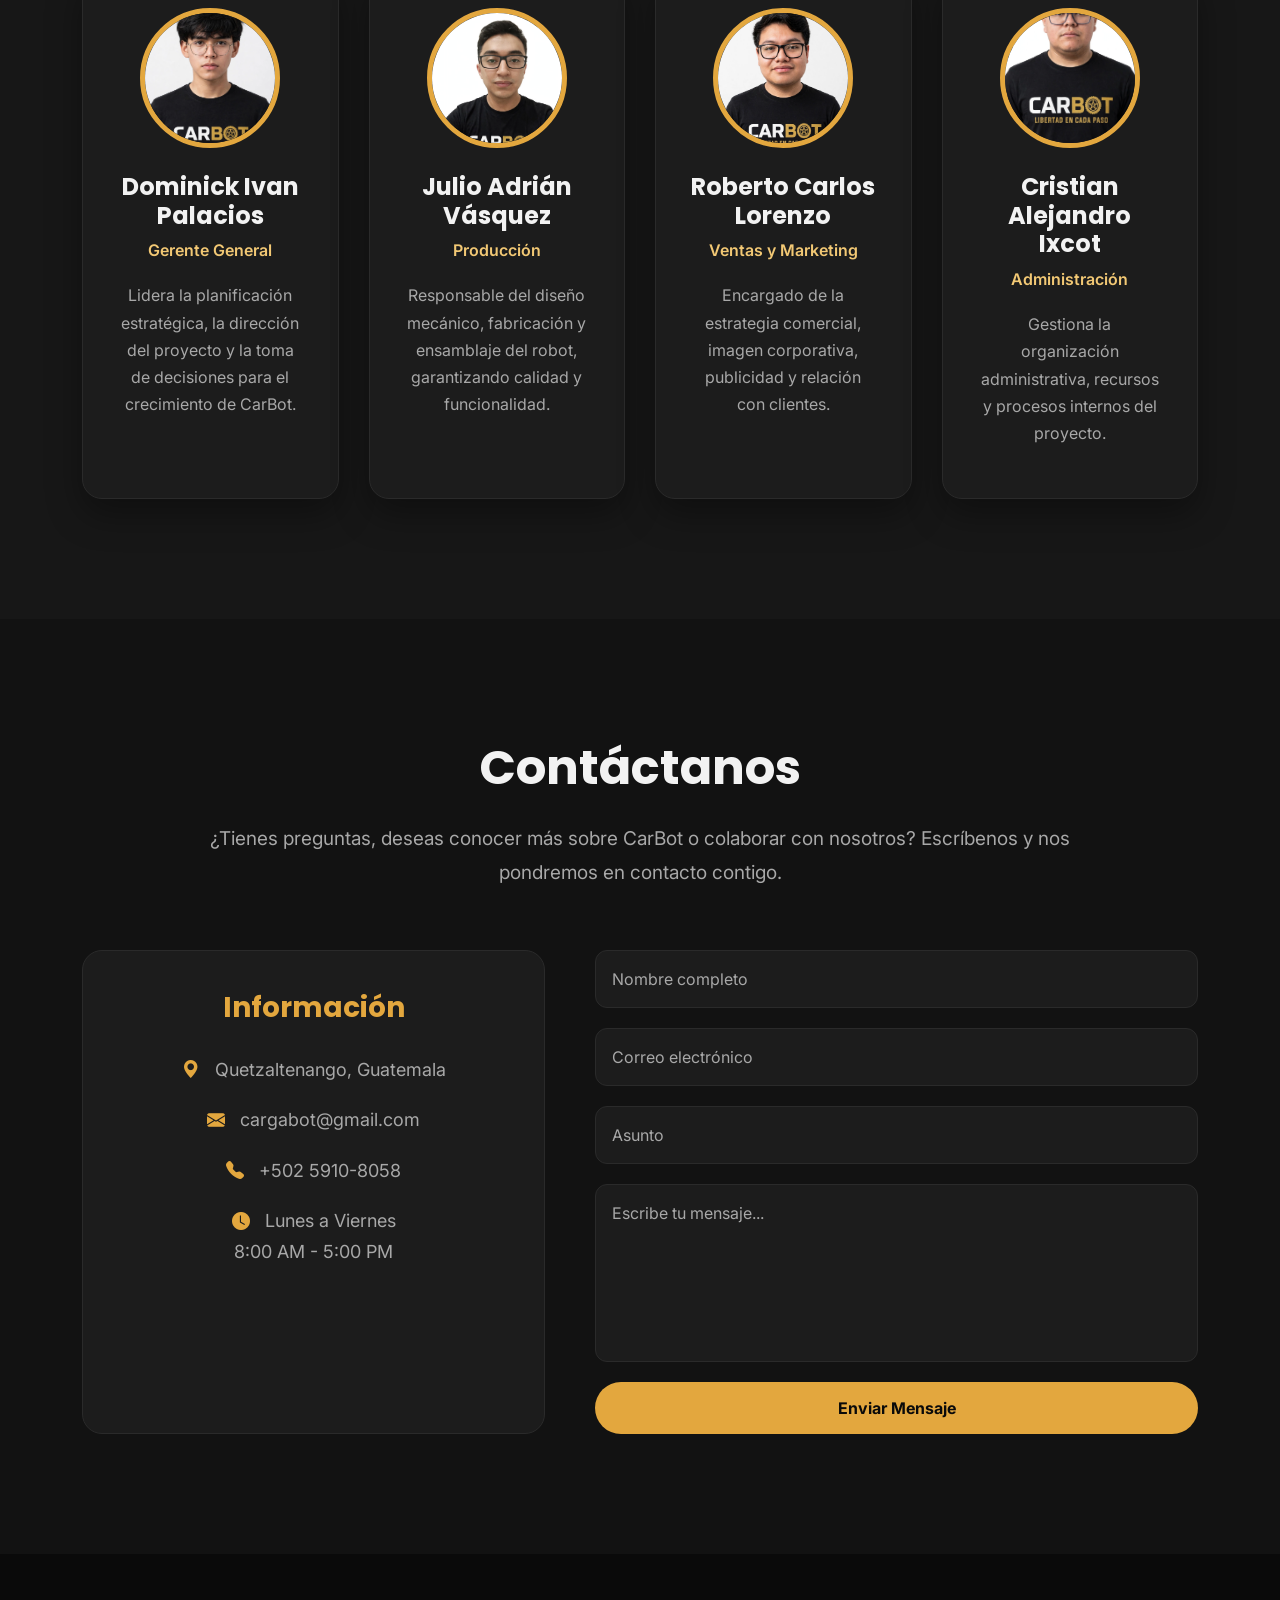
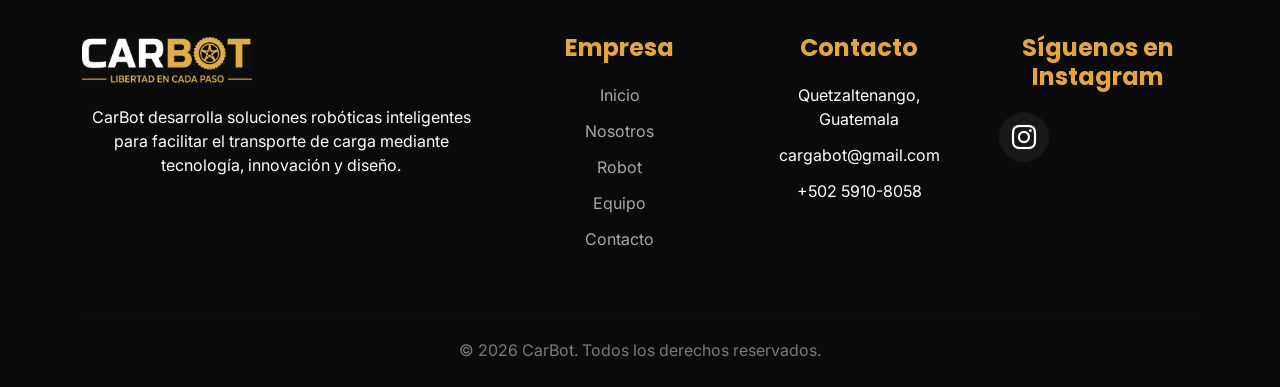
==== commit d489666a: "Update index.html" ====
--- a/index.html
+++ b/index.html
@@ -306,25 +306,25 @@
             </p>
             <div class="team-grid">
                 <div class="member-card">
-                    <img src="img/equipo/dominick.jpeg" alt="Dominick Ivan Palacios">
+                    <img src="img/equipo/dominick.jpg" alt="Dominick Ivan Palacios">
                     <h3>Dominick Ivan Palacios</h3>
                     <span>Gerente General</span>
                     <p>Lidera la planificación estratégica, la dirección del proyecto y la toma de decisiones para el crecimiento de CarBot.</p>
                 </div>
                 <div class="member-card">
-                    <img src="img/equipo/julio.jpeg" alt="Julio Adrián Vásquez">
+                    <img src="img/equipo/julio.jpg" alt="Julio Adrián Vásquez">
                     <h3>Julio Adrián Vásquez</h3>
                     <span>Producción</span>
                     <p>Responsable del diseño mecánico, fabricación y ensamblaje del robot, garantizando calidad y funcionalidad.</p>
                 </div>
                 <div class="member-card">
-                    <img src="img/equipo/roberto.jpeg" alt="Roberto Carlos Lorenzo">
+                    <img src="img/equipo/roberto.jpg" alt="Roberto Carlos Lorenzo">
                     <h3>Roberto Carlos Lorenzo</h3>
                     <span>Ventas y Marketing</span>
                     <p>Encargado de la estrategia comercial, imagen corporativa, publicidad y relación con clientes.</p>
                 </div>
                 <div class="member-card">
-                    <img src="img/equipo/cristian.jpeg" alt="Cristian Alejandro Ixcot">
+                    <img src="img/equipo/cristian.jpg" alt="Cristian Alejandro Ixcot">
                     <h3>Cristian Alejandro Ixcot</h3>
                     <span>Administración</span>
                     <p>Gestiona la organización administrativa, recursos y procesos internos del proyecto.</p>
@@ -348,14 +348,23 @@
                     <p><i class="bi bi-telephone-fill"></i> +502 5910-8058</p>
                     <p><i class="bi bi-clock-fill"></i> Lunes a Viernes<br>8:00 AM - 5:00 PM</p>
                 </div>
-                <form class="contact-form" action="https://formsubmit.co/cargabot@gmail.com" method="POST">
-                    <input type="hidden" name="_subject" value="Nuevo mensaje desde CarBot">
-                    <input type="hidden" name="_template" value="table">
-                    <input type="hidden" name="_captcha" value="true">
+                
+                <!-- Formulario de Contacto Web3Forms -->
+                <form class="contact-form" action="https://api.web3forms.com/submit" method="POST">
+                    <!-- Tu clave de acceso de Web3Forms -->
+                    <input type="hidden" name="access_key" value="a8b4a1fd-2bfe-4847-ab3c-273c16f1f6d4">
+                    
+                    <!-- Asunto del correo -->
+                    <input type="hidden" name="subject" value="Nuevo mensaje desde CarBot">
+                    
+                    <!-- Redirección automática a la sección de contacto al enviar -->
+                    <input type="hidden" name="redirect" value="https://srowbertt.github.io/Cargabot/#contacto">
+
                     <input type="text" name="name" placeholder="Nombre completo" required>
                     <input type="email" name="email" placeholder="Correo electrónico" required>
-                    <input type="text" name="subject" placeholder="Asunto" required>
+                    <input type="text" name="msg_subject" placeholder="Asunto" required>
                     <textarea name="message" rows="6" placeholder="Escribe tu mensaje..." required></textarea>
+                    
                     <button type="submit" class="btn-cargabot">Enviar Mensaje</button>
                 </form>
             </div>
--- a/css/style.css
+++ b/css/style.css
@@ -126,3 +126,142 @@
 body.page-exit {
     opacity: 0;
 }
+
+/* ==========================================
+            BLOG SECTION
+==========================================*/
+.blog-section {
+    padding: 120px 0;
+    background-color: var(--cb-black) !important;
+}
+
+/* Título principal de la sección del blog */
+.blog-section h2 {
+    color: var(--cb-text) !important;
+    text-align: center;
+    font-size: 48px;
+    margin-bottom: 20px;
+}
+
+.blog-section h2 span {
+    color: var(--cb-gold);
+}
+
+/* Descripción debajo del título */
+.blog-section .container > p,
+.blog-section p.section-text {
+    color: var(--cb-text-muted) !important;
+    text-align: center;
+    font-size: 19px;
+    margin-bottom: 50px;
+}
+
+.blog-grid {
+    display: grid;
+    grid-template-columns: repeat(auto-fit, minmax(300px, 1fr));
+    gap: 30px;
+    margin-top: 40px;
+}
+
+.blog-card {
+    background: var(--cb-surface); /* Fondo de tarjetas oscuro */
+    border-radius: 12px;
+    overflow: hidden;
+    box-shadow: 0 4px 15px rgba(0, 0, 0, 0.35);
+    border: 1px solid var(--cb-border);
+    transition: transform 0.3s ease, box-shadow 0.3s ease;
+    display: flex;
+    flex-direction: column;
+}
+
+.blog-card:hover {
+    transform: translateY(-5px);
+    border-color: var(--cb-gold);
+}
+
+.blog-image {
+    position: relative;
+    height: 200px;
+    overflow: hidden;
+}
+
+.blog-image img {
+    width: 100%;
+    height: 100%;
+    object-fit: cover;
+    transition: transform 0.5s ease;
+}
+
+.blog-card:hover .blog-image img {
+    transform: scale(1.05);
+}
+
+.blog-date {
+    position: absolute;
+    bottom: 15px;
+    left: 15px;
+    background: var(--cb-gold);
+    color: var(--cb-black-deep);
+    padding: 6px 12px;
+    border-radius: 4px;
+    font-size: 0.85rem;
+    font-weight: 600;
+}
+
+.blog-content {
+    padding: 25px;
+    display: flex;
+    flex-direction: column;
+    flex-grow: 1;
+}
+
+.blog-category {
+    color: var(--cb-gold-light);
+    font-size: 0.85rem;
+    font-weight: 700;
+    text-transform: uppercase;
+    margin-bottom: 10px;
+    display: inline-block;
+}
+
+.blog-content h3 {
+    font-size: 1.25rem;
+    margin-bottom: 15px;
+    color: var(--cb-text); /* Texto blanco visible */
+    line-height: 1.4;
+}
+
+.blog-content p {
+    color: var(--cb-text-muted); /* Texto secundario legible */
+    font-size: 0.95rem;
+    line-height: 1.6;
+    margin-bottom: 20px;
+    flex-grow: 1;
+}
+
+.read-more {
+    color: var(--cb-gold);
+    font-weight: 600;
+    text-decoration: none;
+    display: inline-flex;
+    align-items: center;
+    transition: color 0.3s ease;
+}
+
+.read-more i {
+    margin-left: 8px;
+    transition: transform 0.3s ease;
+}
+
+.read-more:hover {
+    color: white;
+}
+
+.read-more:hover i {
+    transform: translateX(5px);
+}
+
+.blog-cta {
+    text-align: center;
+    margin-top: 50px;
+}
